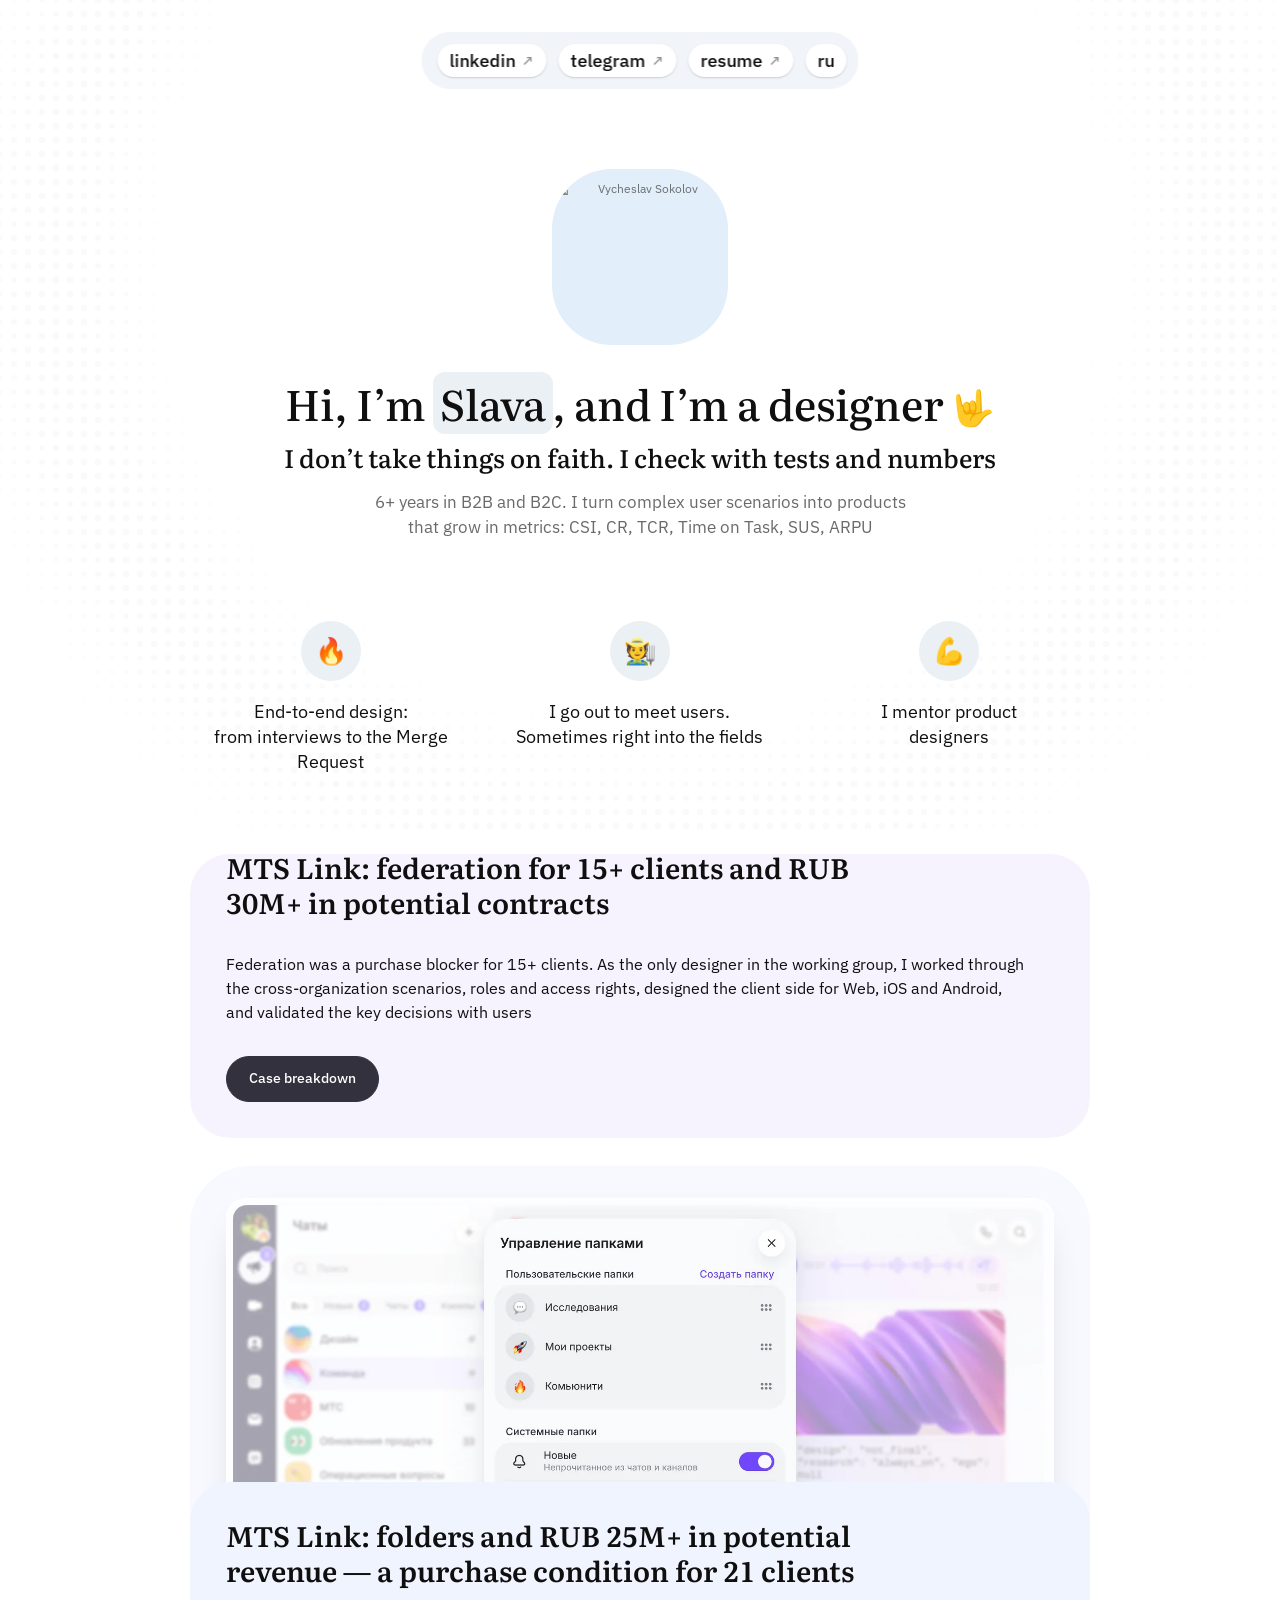
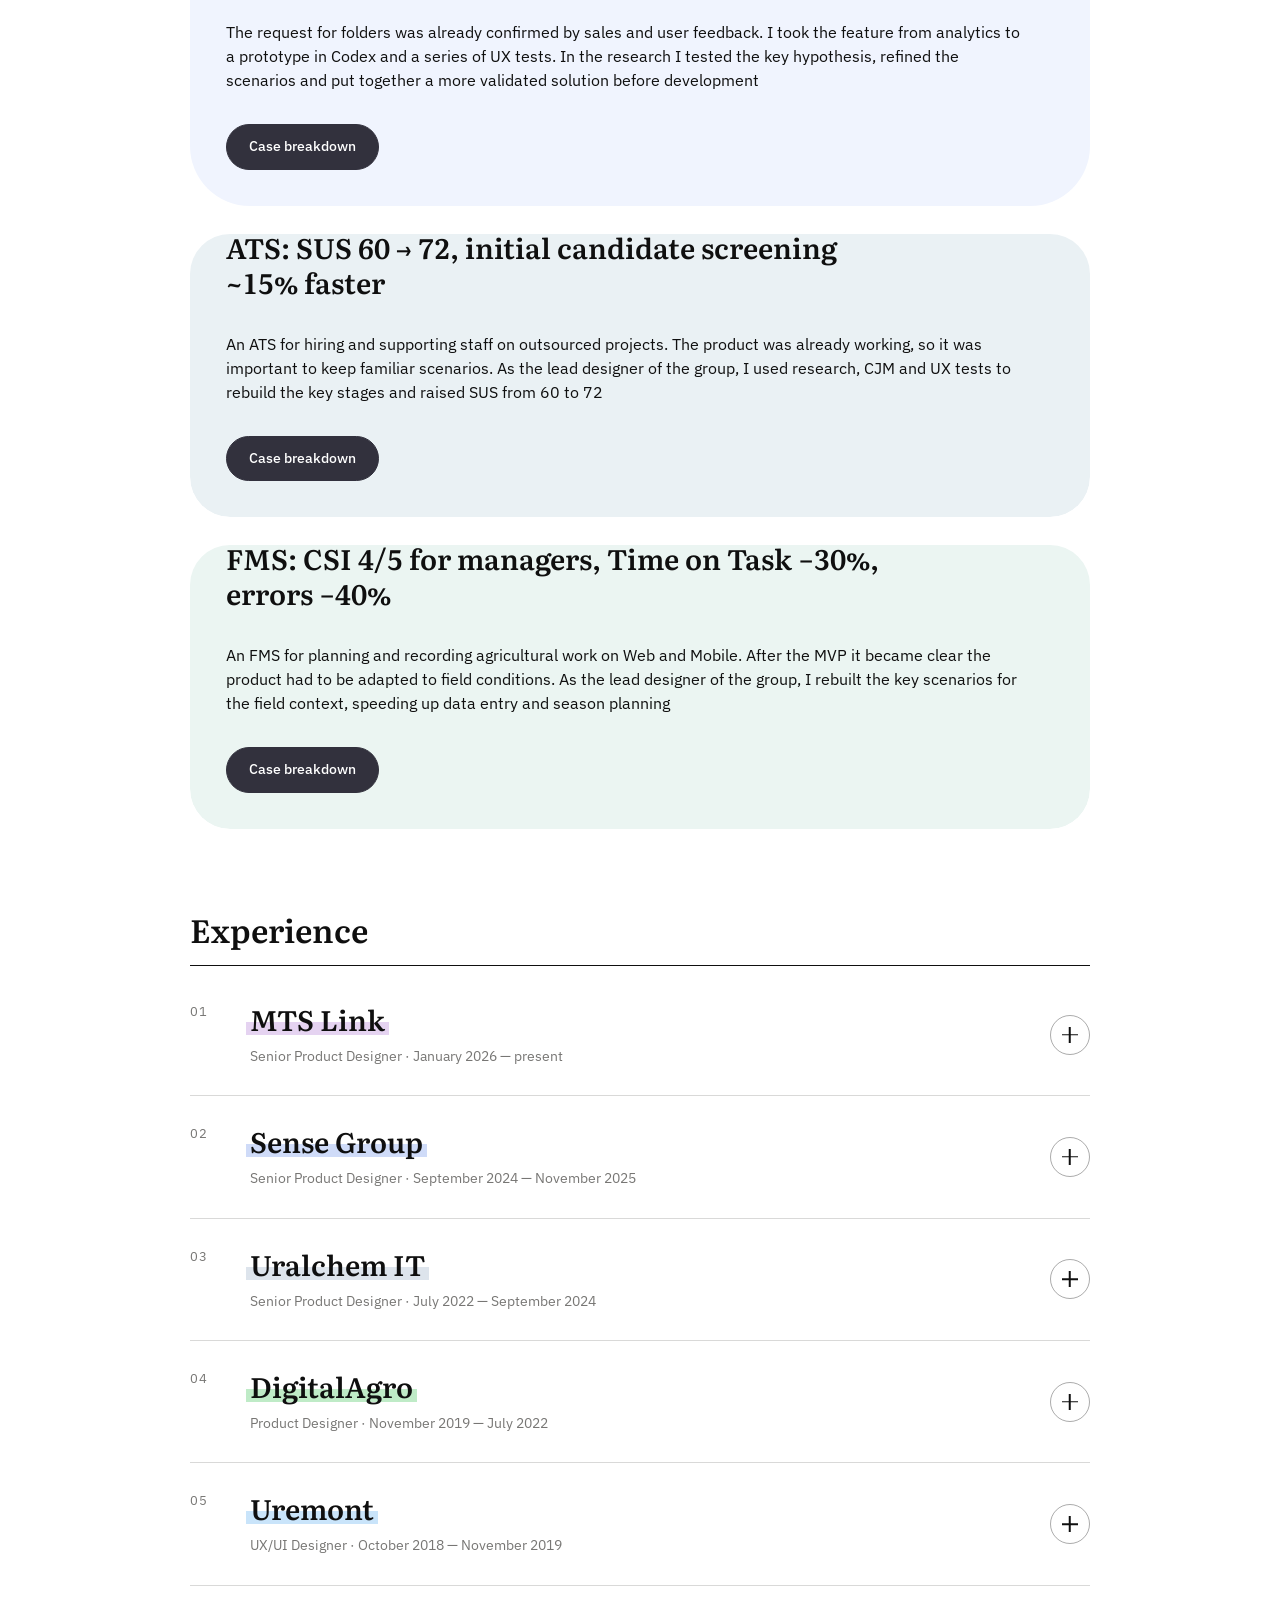
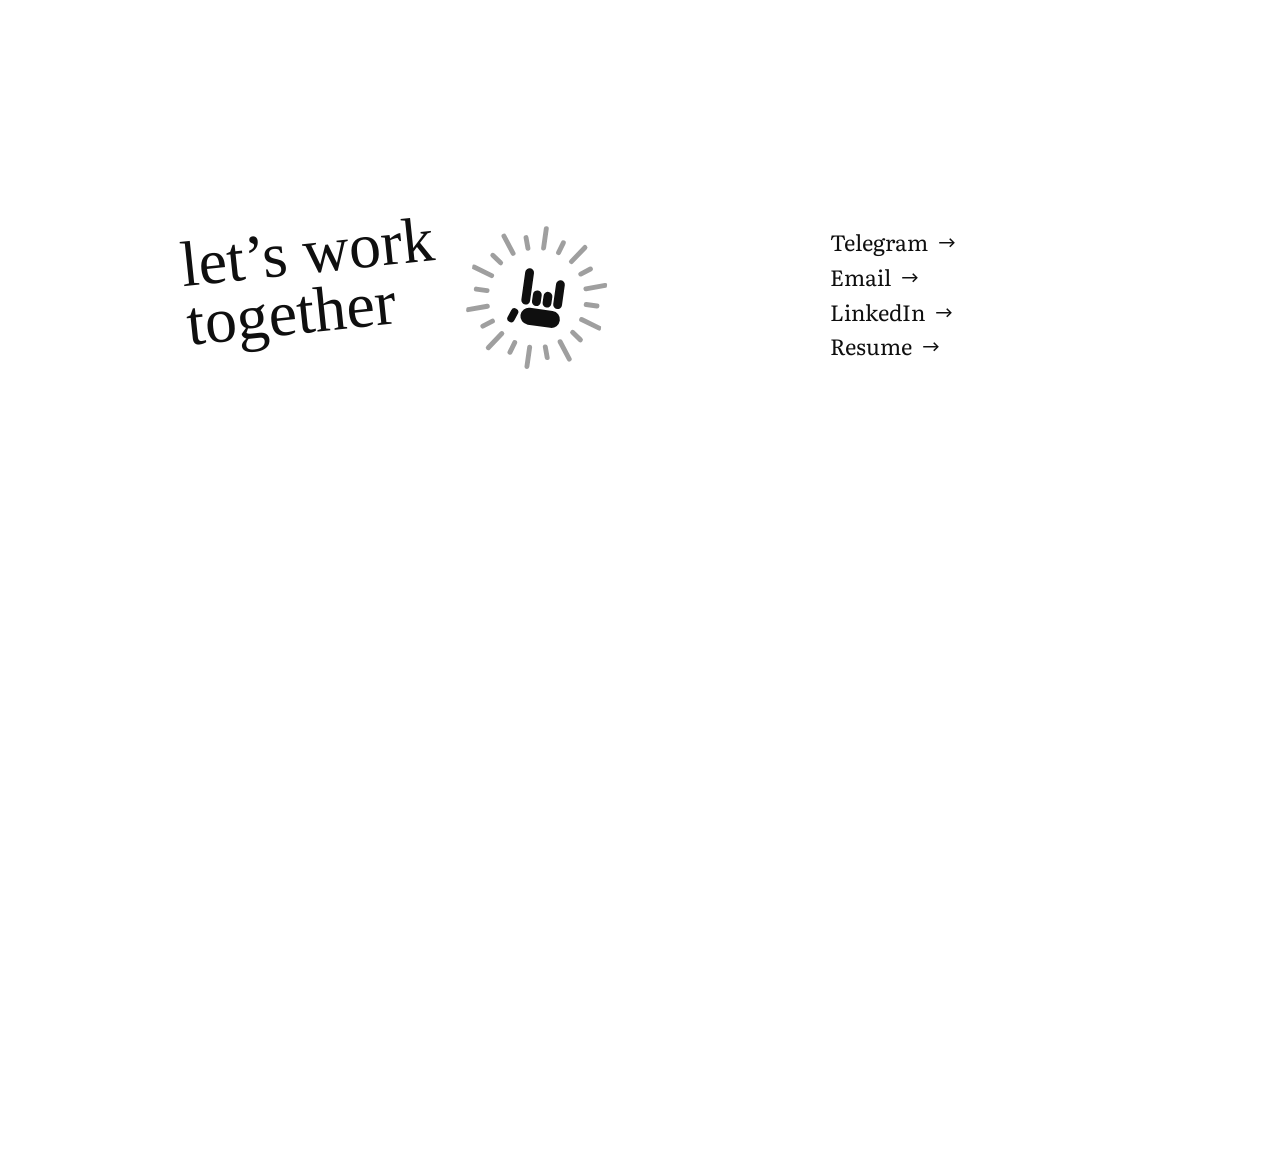
==== en/index.html @ 34947f14 "Update stylesheet version in index.htmlen/index.html: cache-buster style v127" ====
<!doctype html>
<html lang="en" data-variant="b" data-type="1" data-body="3">
<head>
<meta charset="utf-8">
<meta name="viewport" content="width=device-width, initial-scale=1">
<meta name="description" content="Vycheslav Sokolov — Senior Product Designer. B2B products: corporate communications, recruiting, field services.">
<title>Vycheslav Sokolov — Senior Product Designer</title>
<link rel="alternate" hreflang="ru" href="https://www.vsokolov.com/">
<link rel="alternate" hreflang="en" href="https://www.vsokolov.com/en/">
<link rel="alternate" hreflang="x-default" href="https://www.vsokolov.com/">
<link rel="icon" href="../assets/favicon/favicon.ico" sizes="48x48">
<link rel="icon" type="image/png" sizes="32x32" href="../assets/favicon/favicon-32.png">
<link rel="icon" type="image/png" sizes="192x192" href="../assets/favicon/icon-192.png">
<link rel="apple-touch-icon" href="../assets/favicon/apple-touch-icon.png">
<meta property="og:type" content="website">
<meta property="og:locale" content="en_US">
<meta property="og:site_name" content="Vycheslav Sokolov — portfolio">
<meta property="og:url" content="https://www.vsokolov.com/en/">
<meta property="og:title" content="Senior Product Designer">
<meta property="og:description" content="6+ years in B2B and B2C. I turn complex user scenarios into products.">
<link rel="preconnect" href="https://fonts.googleapis.com">
<link rel="preconnect" href="https://fonts.gstatic.com" crossorigin>
<link href="https://fonts.googleapis.com/css2?family=Literata:wght@500;600&family=IBM+Plex+Sans:wght@400;500;600&family=Permanent+Marker&display=swap" rel="stylesheet">
<link rel="stylesheet" href="../style.css?v=127">
<script src="site.en.js?v=2" defer></script>
<script src="../site.js?v=124" defer></script>
<script src="../intro.js?v=3" defer></script>
</head>
<body>
<svg width="0" height="0" style="position:absolute" aria-hidden="true" focusable="false"><filter id="displace-1" x="-50%" y="-50%" width="200%" height="200%"><feTurbulence type="turbulence" baseFrequency="0.03" numOctaves="3" seed="1" result="turbulence"/><feDisplacementMap in="SourceGraphic" in2="turbulence" scale="1.4" xChannelSelector="R" yChannelSelector="G"/></filter><filter id="displace-2" x="-50%" y="-50%" width="200%" height="200%"><feTurbulence type="turbulence" baseFrequency="0.03" numOctaves="3" seed="2" result="turbulence"/><feDisplacementMap in="SourceGraphic" in2="turbulence" scale="1.4" xChannelSelector="R" yChannelSelector="G"/></filter><filter id="displace-3" x="-50%" y="-50%" width="200%" height="200%"><feTurbulence type="turbulence" baseFrequency="0.03" numOctaves="3" seed="3" result="turbulence"/><feDisplacementMap in="SourceGraphic" in2="turbulence" scale="1.4" xChannelSelector="R" yChannelSelector="G"/></filter><filter id="displace-4" x="-50%" y="-50%" width="200%" height="200%"><feTurbulence type="turbulence" baseFrequency="0.03" numOctaves="3" seed="4" result="turbulence"/><feDisplacementMap in="SourceGraphic" in2="turbulence" scale="1.4" xChannelSelector="R" yChannelSelector="G"/></filter><filter id="displace-5" x="-50%" y="-50%" width="200%" height="200%"><feTurbulence type="turbulence" baseFrequency="0.03" numOctaves="3" seed="5" result="turbulence"/><feDisplacementMap in="SourceGraphic" in2="turbulence" scale="1.4" xChannelSelector="R" yChannelSelector="G"/></filter></svg>
<a class="skip" href="#main">Skip to content</a>

<div class="page-wrapper">
  <!-- сайдбар слева: фото, имя, роль, кнопки -->
  <aside class="sidebar" id="top">
    <div class="sidebar__inner">
      <div class="sidebar__links">
        <a class="pill pill--outline" href="https://www.linkedin.com/in/vycheslav-sokolov/" target="_blank" rel="noopener">LinkedIn<i class="arr">↗</i></a>
        <a class="pill pill--outline" href="https://t.me/Sokolov_k_doske" target="_blank" rel="noopener">Telegram<i class="arr">↗</i></a>
        <a class="pill pill--outline" href="https://drive.google.com/drive/folders/1yA-wTGNDiWYQ2XmveLwB1-y0D-GJOp_q?usp=sharing" target="_blank" rel="noopener">Resume<i class="arr">↗</i></a>
        <a class="pill pill--outline pill--lang" href="../" hreflang="ru" lang="ru" aria-label="Русская версия">RU</a>
      </div>
      <div class="sidebar__photo" id="sidebar-photo"></div>
    </div>
  </aside>

  <main id="main">

  <section class="hero" aria-labelledby="h1">
    <h1 id="h1" class="hero__h"><span class="hero__b">Hi, I’m <mark class="chip">Slava</mark>, and I’m a designer&nbsp;<span class="hero__emo" aria-hidden="true">🤟</span></span><span class="hero__sub">I don’t take things on faith. I check with tests and numbers</span></h1>
    <p class="hero__lead">6+ years in B2B and B2C. I turn complex user scenarios into products that grow in metrics: CSI, CR, TCR, Time on Task, SUS, ARPU</p>
    <ul class="anchors">
      <li><span class="anchors__ico"><span class="anchors__emo" aria-hidden="true">🔥</span></span><span>End-to-end design: <br>from interviews to the Merge Request</span></li>
      <li><span class="anchors__ico"><span class="anchors__emo" aria-hidden="true">🧑‍🌾</span></span><span>I go out to meet users. <br>Sometimes right into the fields</span></li>
      <li><span class="anchors__ico"><span class="anchors__emo" aria-hidden="true">💪</span></span><span>I mentor product <br>designers</span></li>
    </ul>
  </section>

  <section class="work" id="work" aria-label="Work">
    <div id="cases"></div>
  </section>

  <section class="xpb" id="xpb" aria-labelledby="xpb-title">
    <div class="work__head"><h2 id="xpb-title">Experience</h2></div>
    <div class="xpb__grid" id="xpb-grid"></div>
  </section>

  <section class="exp" id="experience" aria-labelledby="exp-title">
    <div class="work__head">
      <h2 id="exp-title">Experience</h2>
    </div>
    <div class="xp-list" id="xp-list"></div>
    <div class="study">
      <div class="work__head work__head--sub"><h3>Education</h3></div>
      <ul class="study__list" id="study-list"></ul>
    </div>
  </section>


  <!-- ===== футер «let's rock»: чёрный на белом → по скроллу заезжает чёрная плашка, надпись инвертируется ===== -->
  <section class="fv fvx fv1" aria-label="Contact">
    <div class="fvx__run"><div class="fvx__stick"><div class="fvx__layer fvx__layer--light"><div class="fvx__in fvx__in--1"><div class="fv1__art"><p class="rock" aria-hidden="true"><span>let’s work</span><span>together</span></p><svg class="horns" viewBox="0 0 250 290" aria-hidden="true" fill="none" stroke="currentColor" stroke-width="13" stroke-linecap="round" stroke-linejoin="round">
        <path d="M84 160 C76 126 72 92 76 68 C80 44 112 44 114 68 C116 94 118 120 122 140"/>
        <path d="M122 140 C134 128 164 128 172 146"/>
        <path d="M172 146 C178 120 188 94 198 72 C206 54 232 62 228 82 C224 106 212 134 202 168"/>
        <path d="M86 172 C60 178 26 160 12 128 C6 112 26 100 40 112 C58 128 76 148 92 160"/>
        <path d="M84 160 C76 206 90 256 138 262 C184 268 210 224 202 168"/>
      </svg></div><div class="fv1__side"><div class="fv__list"><a class="frow" href="https://t.me/Sokolov_k_doske" target=_blank rel=noopener><span>Telegram</span><i aria-hidden="true">→</i></a><a class="frow" href="mailto:sokolov_vya@mail.ru"><span>Email</span><i aria-hidden="true">→</i></a><a class="frow" href="https://www.linkedin.com/in/vycheslav-sokolov/" target=_blank rel=noopener><span>LinkedIn</span><i aria-hidden="true">→</i></a><a class="frow" href="https://drive.google.com/drive/folders/1yA-wTGNDiWYQ2XmveLwB1-y0D-GJOp_q?usp=sharing" target=_blank rel=noopener><span>Resume</span><i aria-hidden="true">→</i></a></div></div></div></div><div class="fvx__layer fvx__layer--dark" aria-hidden="true"><div class="fvx__in fvx__in--1"><div class="fv1__art"><p class="rock" aria-hidden="true"><span>let’s work</span><span>together</span></p><svg class="horns" viewBox="0 0 250 290" aria-hidden="true" fill="none" stroke="currentColor" stroke-width="13" stroke-linecap="round" stroke-linejoin="round">
        <path d="M84 160 C76 126 72 92 76 68 C80 44 112 44 114 68 C116 94 118 120 122 140"/>
        <path d="M122 140 C134 128 164 128 172 146"/>
        <path d="M172 146 C178 120 188 94 198 72 C206 54 232 62 228 82 C224 106 212 134 202 168"/>
        <path d="M86 172 C60 178 26 160 12 128 C6 112 26 100 40 112 C58 128 76 148 92 160"/>
        <path d="M84 160 C76 206 90 256 138 262 C184 268 210 224 202 168"/>
      </svg></div><div class="fv1__side"><div class="fv__list"><a class="frow" href="https://t.me/Sokolov_k_doske" target=_blank rel=noopener tabindex=-1><span>Telegram</span><i aria-hidden="true">→</i></a><a class="frow" href="mailto:sokolov_vya@mail.ru" tabindex=-1><span>Email</span><i aria-hidden="true">→</i></a><a class="frow" href="https://www.linkedin.com/in/vycheslav-sokolov/" target=_blank rel=noopener tabindex=-1><span>LinkedIn</span><i aria-hidden="true">→</i></a><a class="frow" href="https://drive.google.com/drive/folders/1yA-wTGNDiWYQ2XmveLwB1-y0D-GJOp_q?usp=sharing" target=_blank rel=noopener tabindex=-1><span>Resume</span><i aria-hidden="true">→</i></a></div></div></div></div></div></div>
  </section>

  </main>
</div>



<div class="sheet" id="sheet" aria-hidden="true">
  <div class="sheet__backdrop" data-close></div>
  <aside class="sheet__dialog" role="dialog" aria-modal="true" aria-labelledby="sheet-title" tabindex="-1">
    <button class="sheet__close" type="button" data-close aria-label="Close case study">✕</button>
    <div class="sheet__in" id="sheet-in"></div>
  </aside>
</div>
</body>
</html>
---- style.css ----
/* ==========================================================
   Ink / Paper · karalevich.com composition × n.belov.design cards
   Фиксированная сборка под 1920 — без адаптива.
   Референсы:
   — karalevich.com: угловая навигация, центрированное вступление,
     нарратив-заголовок + таблица фактов перед сценой со скринами.
   — n.belov.design/ru: карточка кейса = плашка с центрированной
     маркой бренда, короткий текст, две пилюли-кнопки.
   ========================================================== */
:root{
  --paper:#FFFFFF; --paper-2:#F4F3F0;
  --ink:#15130F; --ink-70:rgba(21,19,15,.72); --ink-55:rgba(21,19,15,.58); --ink-30:rgba(21,19,15,.32);
  --rule:rgba(21,19,15,.16); --rule-soft:rgba(21,19,15,.10);
  --signal:#C2412A;
  --tone-ink:#15130F; --tone-blue:#1B3050; --tone-clay:#9A4426; --tone-sage:#2E4B3B;

  --canvas:1920px;
  --container:900px;  /* B: единая ширина контента; ничто не выходит за неё */
  --gutter:28px;      /* B: отступ внутри карточки = зазор между карточками */
  --col:800px;     /* ЕДИНАЯ колонка: хиро, заголовки, карточки, опыт, контакты — всё по ней */
  --gap:22px;
  --r:40px;        /* радиус карточки */
  --r-in:18px;     /* вложенный радиус = --r минус отступ кадра (40−22) */
  --media-h:300px; /* высота медиа-контейнера в карточке */
  --media-pad:22px;

  --f-display:"Unbounded","Golos Text",sans-serif;
  --f-body:"Golos Text","Inter","Helvetica Neue",Arial,sans-serif;
}
*{box-sizing:border-box}
html{scroll-behavior:smooth;scroll-padding-top:40px}
body{
  margin:0;min-width:var(--canvas);width:var(--canvas);margin-inline:auto;
  background:var(--paper);color:var(--ink);font-family:var(--f-body);
  font-size:16px;line-height:1.6;letter-spacing:0;font-variant-numeric:tabular-nums;
  -webkit-font-smoothing:antialiased;
}
/* двухколоночная верстка: сайдбар слева, контент справа */
/* внешний отступ = --edge со всех сторон страницы; он же отступ плашки от верха/низа экрана */
.page-wrapper{--edge:30px;display:grid;grid-template-columns:300px 1fr;gap:60px;padding:var(--edge);min-height:100vh}
body.is-locked{overflow:hidden}
a{color:inherit;text-decoration:none}
h1,h2,h3,h4,p,ul,ol,li,dl,dd,dt,figure,figcaption,button{margin:0;padding:0}
ul,ol{list-style:none}
button{font:inherit;color:inherit;background:none;border:0;cursor:pointer}
img{display:block;max-width:100%}
:focus-visible{outline:2px solid var(--signal);outline-offset:3px}
.skip{position:absolute;left:12px;top:-60px;z-index:200;background:var(--ink);color:var(--paper);padding:10px 16px;font-size:14px}
.skip:focus{top:12px}
.meta{font-size:11px;letter-spacing:.14em;text-transform:uppercase;font-weight:600;color:var(--ink-55)}

/* ================= SIDEBAR (слева: фото, имя, роль, кнопки) ================= */
.sidebar{
  /* плашка закреплена и всегда равна высоте экрана минус внешние отступы сверху/снизу */
  position:sticky;top:var(--edge);align-self:start;
  height:calc(100vh - var(--edge)*2);
  background:#F7F7F7;border-radius:var(--r);
  padding:32px;overflow-y:auto;scrollbar-width:none;
}
.sidebar::-webkit-scrollbar{display:none}
/* внутренний отступ 32px со всех сторон; верх — фото/имя/био, низ — кнопки прибиты к нижнему краю */
.sidebar__inner{display:flex;flex-direction:column;align-items:center;text-align:center;min-height:100%}
.sidebar__photo{
  width:160px;height:160px;margin-bottom:28px;
  background:var(--paper-2);border-radius:50%;
  display:flex;align-items:center;justify-content:center;
  font-size:12px;color:var(--ink-55);flex:none;
}

/* ссылки и подпись нужны только варианту B */
.sidebar__links,.hero__b,.hero__lead,.anchors,.arr,.kcard__panel--b{display:none}

/* ================= ПЕРЕКЛЮЧАТЕЛЬ ВАРИАНТОВ ================= */

/* ================= PILLS (n.belov-style buttons) ================= */
.pill{display:inline-flex;align-items:center;gap:7px;border-radius:999px;padding:11px 22px;font-size:13.5px;font-weight:500;border:1px solid transparent;transition:background .2s,color .2s,border-color .2s}
.pill--solid{background:var(--paper);color:var(--ink)}
.pill--solid:hover{background:var(--ink);color:var(--paper)}
.pill--line{border-color:rgba(247,245,240,.4);color:var(--paper)}
.pill--line:hover{background:var(--paper);color:var(--ink);border-color:var(--paper)}
/* тёмные пилюли — для карточек на светлой подложке */
.pill--dark{background:var(--ink);color:var(--paper)}
.pill--dark:hover{background:transparent;color:var(--ink);border-color:var(--ink)}
.pill--outline{border-color:var(--rule);color:var(--ink)}
.pill--outline:hover{background:var(--ink);color:var(--paper);border-color:var(--ink)}

/* ================= HERO (центрированное вступление) ================= */
.hero{max-width:var(--col);margin-inline:auto;padding:80px 0 100px;text-align:center}
.hero__eyebrow{display:block}
.hero__h{margin-top:26px;font-family:var(--f-display);font-size:38px;line-height:1.22;letter-spacing:0;font-weight:600;text-wrap:balance;max-width:45ch;margin-inline:auto}
.hero__h em{font-style:normal;color:var(--ink-30)}

/* ================= WORK ================= */
.work{max-width:var(--col);margin-inline:auto;padding:60px 0 0}
.work__head{display:flex;align-items:baseline;justify-content:space-between;gap:20px;padding-bottom:16px;border-bottom:1px solid var(--ink)}
.work__head h2{font-family:var(--f-display);font-size:30px;letter-spacing:0;font-weight:600}
.work__head--sub{padding-bottom:14px;margin-top:0}
.work__head h3{font-family:var(--f-display);font-size:20px;letter-spacing:0;font-weight:600}

/* ---- case card: единая карточка в духе n.belov — медиа сверху, панель с фактами снизу ---- */
.case{max-width:var(--col);margin-inline:auto;padding-top:96px}

.kcard{
  --tone:var(--tone-ink);--on:#F7F5F0;--on-2:rgba(247,245,240,.62);--on-3:rgba(247,245,240,.22);
  display:block;width:100%;border-radius:var(--r);overflow:hidden;
  box-shadow:0 1px 0 var(--rule-soft);
}
.kcard[data-tone="blue"]{--tone:var(--tone-blue)}
.kcard[data-tone="clay"]{--tone:var(--tone-clay)}
.kcard[data-tone="sage"]{--tone:var(--tone-sage)}

/* сцена фиксированной высоты 300px; кадр внутри центрируется и живёт по высоте,
   ширина — производная от пропорций картинки, на всю ширину не тянется */
.kcard__media{position:relative;height:var(--media-h);padding:var(--media-pad);background:var(--paper-2);display:flex;align-items:center;justify-content:center;overflow:hidden}
.kcard__media img{position:static;width:auto;height:100%;max-width:100%;object-fit:contain;border-radius:var(--r-in);box-shadow:0 18px 40px -22px rgba(21,19,15,.38)}
.kcard__ghost{font-family:var(--f-display);font-weight:700;font-size:140px;letter-spacing:0;color:var(--tone);opacity:.16;line-height:1;user-select:none}

.kcard__panel{background:var(--tone);color:var(--on);padding:52px 64px 56px}
.kcard__eyebrow{color:var(--on-2)}
.kcard__title{margin-top:16px;font-family:var(--f-display);font-size:30px;line-height:1.18;letter-spacing:0;font-weight:600;max-width:34ch}
.kcard__facts{margin-top:30px;border-top:1px solid var(--on-3)}
.kcard__facts div{display:grid;grid-template-columns:168px minmax(0,1fr);gap:18px;padding:14px 0;border-bottom:1px solid var(--on-3);font-size:14.5px}
.kcard__facts dt{color:var(--on-2)}
.kcard__facts dd{font-weight:500}
.kcard__btns{margin-top:20px;display:flex;gap:12px}

/* ---- variant: лёгкая тональность — бледная подложка в цвете кейса, тёмный текст ---- */
.kcard--light{border:1px solid color-mix(in srgb, var(--tone) 26%, white)}
.kcard--light .kcard__media{background:color-mix(in srgb, var(--tone) 9%, white)}
.kcard--light .kcard__ghost{color:var(--tone);opacity:.28}
.kcard--light .kcard__panel{background:color-mix(in srgb, var(--tone) 7%, white);color:var(--ink)}
.kcard--light .kcard__eyebrow{color:var(--ink-55)}
.kcard--light .kcard__facts{border-top-color:color-mix(in srgb, var(--tone) 30%, white)}
.kcard--light .kcard__facts div{border-bottom-color:color-mix(in srgb, var(--tone) 22%, white)}
.kcard--light .kcard__facts dt{color:var(--ink-55)}
.kcard--light .kcard__facts dd{color:var(--ink)}

/* ---- variant: серая подложка — изображение в рамке внутри, факты на том же сером поле ---- */
.kcard--grey{border:1px solid var(--rule-soft)}
.kcard--grey .kcard__panel{background:var(--paper-2);color:var(--ink);padding:44px 64px 56px}
.kcard--grey .kcard__media{background:var(--paper-2)}
.kcard--grey .kcard__media .frame{display:block;height:100%;border-radius:var(--r-in);overflow:hidden;box-shadow:0 18px 40px -22px rgba(21,19,15,.3)}
.kcard--grey .kcard__media .frame img{width:auto;height:100%;max-width:100%;object-fit:contain;display:block;border-radius:0;box-shadow:none}
.kcard--grey .kcard__eyebrow{color:var(--ink-55)}
.kcard--grey .kcard__title{color:var(--ink)}
.kcard--grey .kcard__facts{border-top-color:var(--ink)}
.kcard--grey .kcard__facts div{border-bottom-color:var(--rule-soft)}
.kcard--grey .kcard__facts dt{color:var(--ink-55)}
.kcard--grey .kcard__facts dd{color:var(--ink)}

/* ================= EXPERIENCE ================= */
.exp{max-width:var(--col);margin-inline:auto;padding-top:150px}
.xp-list{border-top:0}
.xp{border-bottom:1px solid var(--rule)}
/* заголовок строки — заподлицо с колонкой, индикатор прижат к правому краю */
.xp__head{width:100%;text-align:left;display:grid;grid-template-columns:minmax(0,1fr) 26px;column-gap:var(--gap);align-items:center;padding:20px 0}
/* индикатор: форма не меняется, плюс складывается в минус; открытое состояние — заливка */
.xp__icon{justify-self:end;width:26px;height:26px;border-radius:50%;border:1px solid var(--rule);position:relative;flex:none;transition:background .22s,border-color .22s}
.xp__icon::before,.xp__icon::after{content:"";position:absolute;left:50%;top:50%;width:10px;height:1px;background:var(--ink);
  transform:translate(-50%,-50%);transition:background .22s,transform .3s cubic-bezier(.2,.8,.3,1)}
.xp__icon::after{transform:translate(-50%,-50%) rotate(90deg)}
.xp__head:hover .xp__icon{border-color:var(--ink-55)}
.xp.is-open .xp__icon{background:var(--ink);border-color:var(--ink)}
.xp.is-open .xp__icon::before,.xp.is-open .xp__icon::after{background:var(--paper)}
.xp.is-open .xp__icon::after{transform:translate(-50%,-50%) rotate(90deg) scaleX(0)}
.xp__main{display:flex;flex-direction:column;gap:4px}
.xp__co{font-family:var(--f-display);font-size:17px;letter-spacing:0;font-weight:600}
.xp__sub{font-size:13.5px;color:var(--ink-55)}
.xp__sub em{font-style:normal;color:var(--signal)}
.xp__panel{display:grid;grid-template-rows:0fr;transition:grid-template-rows .4s cubic-bezier(.2,.8,.3,1)}
.xp.is-open .xp__panel{grid-template-rows:1fr}
.xp__inner{overflow:hidden;min-height:0}
.xp__body{padding:2px 0 32px;max-width:68ch}
.xp__about{font-size:13.5px;line-height:1.6;color:var(--ink-70)}
.xp__items{margin-top:15px;display:flex;flex-direction:column;gap:10px}
.xp__items li{position:relative;font-size:13.5px;line-height:1.6;color:var(--ink-70)}
.xp__items li::before{content:"";position:absolute;left:-18px;top:.8em;width:7px;height:1px;background:var(--ink-30)}
.xp__items b{font-weight:600;color:var(--ink)}
.xp__link{margin-top:17px;display:inline-flex;gap:8px;font-size:13.5px;font-weight:500;border-bottom:1px solid var(--rule);padding-bottom:2px;transition:border-color .2s}
.xp__link:hover{border-color:var(--signal)}

.study{margin-top:84px}
.study__list{margin-top:13px}
/* [институт] [название курса] [год] — заподлицо слева, год прижат вправо */
.study__list li{display:grid;grid-template-columns:230px minmax(0,1fr) auto;column-gap:var(--gap);align-items:baseline;padding:13px 0;border-bottom:1px solid var(--rule-soft);font-size:13.5px}
.study__list li span:nth-child(1){color:var(--ink)}
.study__list li span:nth-child(1) i{font-style:normal;color:var(--ink-55)}
.study__list li span:nth-child(2){color:var(--ink-55);white-space:nowrap;text-align:right}

/* ================= CONTACTS ================= */

/* ================= SHEET ================= */
.sheet{position:fixed;inset:0;z-index:100;display:none}
.sheet.is-open{display:block}
.sheet__backdrop{position:absolute;inset:0;background:rgba(21,19,15,.4);opacity:0;transition:opacity .3s}
.sheet.is-in .sheet__backdrop{opacity:1}
.sheet__dialog{position:absolute;top:0;bottom:0;right:0;width:780px;background:var(--paper);overflow-y:auto;overscroll-behavior:contain;border-left:1px solid var(--rule);transform:translateX(24px);opacity:0;transition:transform .36s cubic-bezier(.2,.8,.3,1),opacity .24s}
.sheet.is-in .sheet__dialog{transform:none;opacity:1}
.sheet__close{position:sticky;top:16px;float:right;margin:16px 16px 0 0;z-index:2;width:36px;height:36px;border:1px solid var(--ink);background:var(--paper);display:flex;align-items:center;justify-content:center;font-size:13px;transition:background .2s,color .2s}
.sheet__close:hover{background:var(--ink);color:var(--paper)}
.sheet__in{padding:48px 48px 90px}
.case__eyebrow{margin-bottom:16px}
.case__title{font-family:var(--f-display);font-size:34px;line-height:1.08;letter-spacing:0;font-weight:600;max-width:20ch}
.case__lead{margin-top:16px;font-size:18px;line-height:1.45;color:var(--ink-70);max-width:44ch}
.case__sheet-facts{margin-top:30px;border-top:1px solid var(--ink)}
.case__sheet-facts div{display:grid;grid-template-columns:132px minmax(0,1fr);gap:16px;padding:11px 0;border-bottom:1px solid var(--rule-soft);font-size:13.5px}
.case__sheet-facts dt{color:var(--ink-55)}
.case__sec{margin-top:36px}
.case__sec h3{margin-bottom:10px}
.case__sec p{font-size:15.5px;line-height:1.62;color:var(--ink-70);max-width:62ch}
.case__metrics{margin-top:38px;padding-top:24px;border-top:1px solid var(--ink);display:grid;grid-template-columns:repeat(2,minmax(0,1fr));gap:22px var(--gap)}
.case__metrics b{display:block;font-family:var(--f-display);font-size:32px;font-weight:600;letter-spacing:0;line-height:1}
.case__metrics span{display:block;margin-top:8px;font-size:13.5px;color:var(--ink-55);max-width:28ch;line-height:1.4}
.case__stages li{display:grid;grid-template-columns:34px minmax(0,1fr);gap:12px;padding:16px 0;border-top:1px solid var(--rule-soft)}
.case__stages li > span{font-family:var(--f-display);font-size:11px;letter-spacing:.06em;color:var(--ink-55);padding-top:5px;font-weight:600}
.case__stages h4{font-family:var(--f-display);font-size:18px;font-weight:600;letter-spacing:0;line-height:1.2;margin-bottom:6px}
.case__stages p{font-size:13.5px;line-height:1.6;color:var(--ink-70);max-width:58ch}
.case__media{margin-top:34px;display:grid;gap:18px}
.case__media figure{border:1px solid var(--rule)}
.case__media img{display:block;width:100%;aspect-ratio:16/10;object-fit:cover}
.case__media figcaption a{color:inherit;text-decoration:underline;text-decoration-thickness:1px;text-underline-offset:3px}
.case__media figcaption a:hover{text-decoration-thickness:2px}
.case__media video{display:block;width:100%;height:auto;background:var(--paper-2)}
.case__media .ph{aspect-ratio:16/10;background:var(--paper-2);display:flex;align-items:center;justify-content:center;flex-direction:column;gap:4px}
.case__media .ph b{font-size:11px;letter-spacing:.1em;text-transform:uppercase;color:var(--ink-30);font-weight:600}
.case__media .ph small{font-size:12px;color:var(--ink-30)}
.case__media figcaption{padding:10px 14px 12px;font-size:12.5px;color:var(--ink-55)}
.case__take{margin-top:38px}
.case__take li{position:relative;padding:0 0 0 18px;margin-top:10px;font-size:13.5px;line-height:1.6;color:var(--ink-70);max-width:62ch}
.case__take li::before{content:"";position:absolute;left:0;top:.8em;width:6px;height:1px;background:var(--ink-30)}
.case__next{margin-top:52px;padding-top:20px;border-top:1px solid var(--ink);width:100%;display:flex;justify-content:space-between;align-items:center;gap:16px;text-align:left}
.case__next span{font-size:13.5px;color:var(--ink-55)}
.case__next strong{font-family:var(--f-display);font-weight:600;font-size:18px;letter-spacing:0;transition:transform .3s;display:inline-block}
.case__next:hover strong{transform:translateX(4px)}

/* ================= REVEAL ================= */
.rv{opacity:0;transform:translateY(14px);transition:opacity .7s ease,transform .7s cubic-bezier(.2,.8,.3,1)}
.rv.in{opacity:1;transform:none}
@media (prefers-reduced-motion:reduce){
  html{scroll-behavior:auto}
  .rv{opacity:1;transform:none;transition:none}
}

/* ================= ОСНОВНОЙ МАКЕТ =================
   Реальная композиция референса romaaaa.framer.website (замер на 1920):
   одна центральная колонка 1160px в контейнере 1200px; сверху плавающая пилюля-навигация;
   аватар 140px → заголовок 54/54 Geist 500 по центру → проекты: слева клиент+описание, справа период+роль,
   под ними медиа 1160×700 (r8, #F9F9F9). Расстояния: аватар→заголовок 16, заголовок→первый проект 140,
   шапка проекта→медиа 20, медиа→следующий проект 80. Серый #ABABAB, чёрный #0F0F0F. */
[data-variant="b"] body{width:auto;min-width:0}
[data-variant="b"]{--ink:#0F0F0F;--b-gray:#ABABAB;--f-geist:"Geist","Golos Text",sans-serif}
[data-variant="b"] .page-wrapper{display:block;max-width:var(--container);margin-inline:auto;padding:144px 0 120px;min-height:0}
[data-variant="b"] .sidebar{position:static;height:auto;background:none;border-radius:0;padding:0;overflow:visible}
[data-variant="b"] .sidebar__inner{display:block;min-height:0;text-align:center}

/* пилюля-навигация: fixed, по центру */
[data-variant="b"] .sidebar__links{display:flex;gap:12px;position:fixed;top:32px;left:50%;transform:translateX(-50%);z-index:110;padding:12px 12px 12px 16px;border-radius:100px;background:rgba(235,240,245,.7);-webkit-backdrop-filter:blur(16px);backdrop-filter:blur(16px)}
[data-variant="b"] .sidebar__links .pill{gap:4px;padding:6px 12px;border:0;border-radius:23px;background:#fff;color:var(--ink);font-family:var(--f-geist);font-size:18px;line-height:21px;font-weight:500;box-shadow:0 1px 2px rgba(0,0,0,.16);text-transform:lowercase}
[data-variant="b"] .sidebar__links .pill:hover{background:var(--ink);color:#fff}
[data-variant="b"] .arr{display:inline;font-style:normal;font-size:.85em;opacity:.45;margin-left:2px}
[data-variant="b"] .sidebar__photo{display:block;width:140px;height:140px;aspect-ratio:auto;margin:0 auto 16px;border-radius:50%;overflow:hidden;background:#F9F9F9}
[data-variant="b"] .sidebar__photo img{width:100%;height:100%;object-fit:cover;object-position:50% 12%;border-radius:0 !important}
/* заголовок */
[data-variant="b"] .hero{max-width:none;margin:0;padding:0;text-align:center}

[data-variant="b"] .hero__b{display:inline}
[data-variant="b"] .hero__h{margin:0 auto;max-width:none;font-family:var(--f-hero);font-size:54px;font-weight:500;text-wrap:balance;color:var(--ink)}
/* проекты: компоновка из Figma (node 249:28) — серая плита, белый верхний блок с медиа 300px, текст ниже.
   Типографика карточки — прежняя (Unbounded / Golos). Одна карточка в ряд. */
[data-variant="b"] .work{max-width:none;margin:0;padding:96px 0 0}
[data-variant="b"] #cases{display:grid;grid-template-columns:minmax(0,1fr);gap:var(--gutter)}
[data-variant="b"] .case{max-width:none;margin:0;padding:0;display:block}
/* карточка: цветная плита-градиент по теме кейса; медиа внутри с вложенным радиусом (40 − 28 = 12), без белой рамки */
[data-variant="b"] .kcard{display:block;width:100%;border:0;border-radius:var(--r);box-shadow:none;overflow:hidden;
  background:var(--bg)}
[data-variant="b"] .kcard__media,[data-variant="b"] .kcard--light .kcard__media,[data-variant="b"] .kcard--grey .kcard__media{height:calc(var(--media-h) + var(--gutter)*2);padding:var(--gutter) var(--gutter) 0;border-radius:0;background:none}
[data-variant="b"] .kcard__media img,[data-variant="b"] .kcard--grey .kcard__media .frame img{width:100%;height:100%;max-width:none;object-fit:cover;border-radius:0;box-shadow:none}
[data-variant="b"] .kcard__media img{border-radius:calc(var(--r) - var(--gutter))}
[data-variant="b"] .kcard--grey .kcard__media .frame{width:100%;height:100%;border-radius:calc(var(--r) - var(--gutter));box-shadow:none}
[data-variant="b"] .kcard__panel,[data-variant="b"] .kcard--light .kcard__panel,[data-variant="b"] .kcard--grey .kcard__panel{background:none;color:var(--ink);padding:40px var(--gutter) var(--gutter)}
[data-variant="b"] .kcard__eyebrow,[data-variant="b"] .kcard--light .kcard__eyebrow,[data-variant="b"] .kcard--grey .kcard__eyebrow{color:rgba(15,15,15,.6)}
[data-variant="b"] .kcard__title{max-width:none;text-wrap:balance}
[data-variant="b"] .kcard .kcard__facts{border-top-color:var(--ink)}
[data-variant="b"] .kcard .kcard__facts div{border-bottom-color:rgba(15,15,15,.16)}
[data-variant="b"] .kcard .kcard__facts dt{color:rgba(15,15,15,.6)}
[data-variant="b"] .kcard .pill--outline{border-color:rgba(15,15,15,.28)}
[data-variant="b"] .kcard .pill--outline:hover{border-color:var(--ink)}

/* ===== ТИПОГРАФИКА B (выбран вариант 3): Playfair Display в заголовках + Golos Text в тексте.
   Трекинг на ступень свободнее (−.015 → −.005em), межстрочный +10% ===== */
[data-variant="b"]{--f-display:"Playfair Display","Golos Text",serif;--f-hero:"Playfair Display","Golos Text",serif}
[data-variant="b"] .hero__h{font-weight:500;letter-spacing:0;line-height:1.1}   /* 54px / 59px */
[data-variant="b"] .kcard__title,[data-variant="b"] .work__head h2,[data-variant="b"] .xp__co,[data-variant="b"] .work__head h3{font-weight:600;letter-spacing:0}
[data-variant="b"] .kcard__title{font-size:28px;line-height:1.25}
[data-variant="b"] .work__head h2{line-height:1.35}

/* опыт и контакты — в той же колонке */
[data-variant="b"] .exp{max-width:none;margin-inline:0}

/* ===== B: блок метрик между приветствием и карточками ===== */

/* ===== B: акценты в сетке карточек ===== */
/* 01 — медиа в край: без полей слева, справа и сверху; скругление верха задаёт сама карточка */
[data-variant="b"] .kcard__media{height:calc(var(--media-h) + var(--gutter));padding:0}
[data-variant="b"] .kcard__media img{border-radius:0}
/* 03 — скругление +50% (40 → 60); вложенный радиус медиа = 60 − 28 */
[data-variant="b"] #case-folders .kcard{border-radius:calc(var(--r)*1.5)}
[data-variant="b"] #case-folders .kcard__media .frame{border-radius:calc(var(--r)*1.5 - var(--gutter))}

/* ===== B: опыт и учёба =====
   [№] [компания ………… роль · период] [+]. Ховер — плоская подложка на всю строку, без скруглений;
   контент сдвигается внутрь на 20px, граница строки остаётся на месте. Всё внутри контейнера. */
[data-variant="b"] .xp-list{counter-reset:xp;margin-top:8px}
[data-variant="b"] .xp{counter-increment:xp;border-bottom:1px solid var(--rule)}
[data-variant="b"] .xp__head{grid-template-columns:44px minmax(0,1fr) 26px;column-gap:16px;padding:28px 0;transition:background .25s,padding .3s cubic-bezier(.2,.8,.3,1)}
[data-variant="b"] .xp__head::before{content:counter(xp,decimal-leading-zero);font-family:var(--f-geist);font-size:13px;letter-spacing:.06em;color:var(--ink-55);align-self:baseline}
[data-variant="b"] .xp__head:hover,[data-variant="b"] .xp__head:focus-visible{background:var(--paper-2);padding-inline:20px}
[data-variant="b"] .xp__main{display:grid;grid-template-columns:minmax(0,1fr) auto;column-gap:24px;align-items:baseline}
[data-variant="b"] .xp__co{font-size:28px;line-height:1.25;letter-spacing:0}
[data-variant="b"] .xp__sub{font-size:14px;text-align:right;white-space:nowrap}
[data-variant="b"] .xp__body{padding:4px 0 36px 60px;max-width:none}
[data-variant="b"] .xp__about,[data-variant="b"] .xp__items li,[data-variant="b"] .xp__link{font-size:16px}
[data-variant="b"] .xp__about,[data-variant="b"] .xp__items{max-width:68ch}
[data-variant="b"] .xp__items li::before{left:-20px}
[data-variant="b"] .study__list li{padding:16px 0;font-size:15px}

/* ===== B: «дрожание» заголовка (механика kirill.si): 5 SVG-фильтров feTurbulence + feDisplacementMap,
   переключаются ступенями 5 кадров за 0.5s. Выключено на тач-устройствах и при prefers-reduced-motion ===== */
@keyframes displace{
  0%{filter:url(#displace-1)} 20%{filter:url(#displace-2)} 40%{filter:url(#displace-3)} 60%{filter:url(#displace-4)} 80%,100%{filter:url(#displace-5)}
}
[data-variant="b"] .hero__h{animation:displace .5s steps(1,end) infinite}
@media (hover:none) and (pointer:coarse),(prefers-reduced-motion:reduce){[data-variant="b"] .hero__h{animation:none}}

/* ===== B: опыт — у каждой из пяти строк свой ховер (все углы прямые, всё внутри контейнера) =====
   01 МТС Линк  — подложка + сдвиг контента (базовый, выше)
   02 Sense     — коралловая заливка «шторкой» слева направо
   03 Уралхим   — чёрная линия прорисовывается по нижнему краю, название раскрывается трекингом
   04 DigitalAgro — номер меняется на стрелку ↗, название сдвигается, зелёная подложка
   05 Uremont   — название «дрожит» (тот же displace, что в приветствии), янтарная подложка */
[data-variant="b"] .xp .xp__head:hover,[data-variant="b"] .xp .xp__head:focus-visible{padding-inline:0;background-color:transparent}
[data-variant="b"] .xp__main,[data-variant="b"] .xp__co{transition:transform .35s cubic-bezier(.2,.8,.3,1),letter-spacing .35s cubic-bezier(.2,.8,.3,1)}

[data-variant="b"] .xp .xp__head{background-image:linear-gradient(rgba(15,15,15,.7),rgba(15,15,15,.7));background-repeat:no-repeat;background-position:0 100%;background-size:0% 2px;transition:background-size .5s cubic-bezier(.2,.8,.3,1)}
[data-variant="b"] .xp .xp__head:hover,[data-variant="b"] .xp .xp__head:focus-visible{background-size:100% 2px}
[data-variant="b"] .xp .xp__head:hover .xp__co,[data-variant="b"] .xp .xp__head:focus-visible .xp__co{letter-spacing:.03em}

/* ===== B: состав и порядок карточек, контент панели ===== */

[data-variant="b"] .kcard__panel--b{display:flex;flex-direction:column}
[data-variant="b"] #cases>.case{order:var(--ob)}
[data-variant="b"] .kcard__lead{margin-top:14px;font-size:17px;line-height:1.5;color:var(--ink);font-weight:400;max-width:60ch}
[data-variant="b"] .kcard__panel--b .kcard__facts{margin-top:28px}
.xp__link+.xp__link{margin-left:26px}
[data-variant="b"] .study__list li{grid-template-columns:minmax(0,1fr) auto}

/* ===== B: первый блок — приветствие, лид и «якоря» вместо метрик ===== */
[data-variant="b"]{--accent:#EBF0F5}
[data-variant="b"] .chip{background:var(--accent);color:var(--ink);padding:0 .16em;margin:0 -.02em;border-radius:12px;-webkit-box-decoration-break:clone;box-decoration-break:clone}
[data-variant="b"] .hero__lead{display:block;max-width:760px;margin:28px auto 0;font-size:21px;line-height:1.55;color:rgba(15,15,15,.62);text-wrap:balance}
[data-variant="b"] .anchors{display:grid;grid-template-columns:repeat(3,minmax(0,1fr));column-gap:var(--gutter);margin-top:64px;text-align:left}
[data-variant="b"] .anchors li{display:flex;flex-direction:column;gap:18px;font-size:18px;line-height:1.4;color:var(--ink);max-width:24ch}
[data-variant="b"] .anchors__ico{width:60px;height:60px;border-radius:50%;background:var(--accent);display:grid;place-items:center}
[data-variant="b"] .anchors__ico svg{width:26px;height:26px;fill:var(--ink)}
[data-variant="b"] .anchors__emo{font-size:26px;line-height:1;font-family:"Apple Color Emoji","Segoe UI Emoji","Noto Color Emoji",sans-serif}
[data-variant="b"] .hero__emo{display:inline-block;margin-left:.28em;font-size:.82em;line-height:1;vertical-align:.04em;font-family:"Apple Color Emoji","Segoe UI Emoji","Noto Color Emoji",sans-serif}   /* высота знака ≈ высота заглавной «И» */
[data-variant="b"] .work{padding-top:88px}

/* ===== B: карточки — очень холодные, прозрачные слоистые фоны (у каждой своя механика и оттенок) ===== */
/* Sense · сиренево-голубой: конусный свет из правого верха + пятно слева */
[data-variant="b"] .kcard[data-tone="clay"]{--bg:#EBF0F5}
/* МТС Линк · ромб (diamond): четыре встречные диагонали, ледяной синий */
[data-variant="b"] .kcard[data-tone="blue"]{--bg:
  radial-gradient(45% 55% at 50% 50%,rgba(255,255,255,.4),transparent 75%),
  linear-gradient(to bottom right,rgba(140,175,255,.32),transparent 50%),
  linear-gradient(to bottom left,rgba(180,185,255,.28),transparent 50%),
  linear-gradient(to top left,rgba(150,210,255,.32),transparent 50%),
  linear-gradient(to top right,rgba(170,190,255,.26),transparent 50%),
  #F1F5FD}
/* Папки · аквамарин-лёд: два конуса навстречу */
[data-variant="b"] .kcard[data-tone="sage"]{--bg:
  conic-gradient(from 120deg at 0% 100%,rgba(255,255,255,0) 0deg,rgba(150,225,235,.34) 60deg,rgba(255,255,255,0) 130deg),
  conic-gradient(from 300deg at 100% 0%,rgba(255,255,255,0) 0deg,rgba(170,205,255,.3) 70deg,rgba(255,255,255,0) 140deg),
  radial-gradient(80% 70% at 60% 40%,rgba(235,248,250,.8),transparent 80%),
  #F0F8FA}
/* DigitalAgro · небесно-циановый: диагональная лента и два пятна */
[data-variant="b"] .kcard[data-tone="ink"]{--bg:
  radial-gradient(50% 60% at 95% 85%,rgba(175,185,255,.28),transparent 70%),
  radial-gradient(45% 55% at 5% 15%,rgba(150,225,245,.36),transparent 70%),
  linear-gradient(115deg,transparent 30%,rgba(255,255,255,.4) 50%,transparent 70%),
  linear-gradient(135deg,#EEF7FB,#F0F1FB)}
/* Uremont · лавандово-индиго: «ореолы» из эллипсов */
[data-variant="b"] .kcard[data-tone="plum"]{--bg:
  radial-gradient(60% 40% at 50% 0%,rgba(185,175,255,.36),transparent 75%),
  radial-gradient(40% 60% at 100% 70%,rgba(200,190,255,.26),transparent 75%),
  radial-gradient(40% 60% at 0% 80%,rgba(150,190,255,.3),transparent 75%),
  linear-gradient(180deg,#F4F2FD,#F0F2FC)}

/* ===== B: иерархия первого блока — оба заголовка в Playfair ===== */
[data-variant="b"] .hero__h{font-size:50px}

[data-variant="b"] .hero__lead{margin-top:20px}

/* ===== B: правки (ч.2) ===== */
[data-variant="b"] .hero__h{font-size:44px}
[data-variant="b"] .hero__lead{font-family:var(--f-hero);font-weight:500;font-size:16px;line-height:1.5;letter-spacing:0}
[data-variant="b"] .hero__lead{max-width:680px}
[data-variant="b"] .sidebar__photo{width:150px;height:180px;border-radius:60px}

/* кнопка «Проект» рядом с «Кейс» */
[data-variant="b"] .kcard__btns .pill--outline{display:inline-flex;align-items:center;gap:6px}

/* ===== B: шрифты (заголовки — Literata, текст — IBM Plex Sans) ===== */

[data-variant="b"][data-type="1"]{--f-hero:"Literata",Georgia,serif;--f-display:"Literata",Georgia,serif}
[data-variant="b"][data-type="1"] .hero__h{font-weight:500;letter-spacing:0;font-size:42px;line-height:1.18}
[data-variant="b"][data-type="1"][data-body="3"]{--f-body:"IBM Plex Sans",sans-serif}
[data-variant="b"]{--f-geist:var(--f-body)}
[data-variant="b"] .kcard__panel--b{font-family:var(--f-body)}
[data-variant="b"] .hero__lead{font-family:var(--f-body);font-weight:400;font-size:17px}

/* ===== B: правки (ч.3) ===== */
[data-variant="b"] .kcard .kcard__facts{border-top:0}
[data-variant="b"] .kcard__panel--b .kcard__facts{margin-top:20px}
[data-variant="b"] .kcard .kcard__facts div:last-child{border-bottom:0}
[data-variant="b"] .kcard{--bg:rgba(235,240,245,.75)}
[data-variant="b"] .kcard__panel{padding-inline:42px}

[data-variant="b"] .pill.is-soon{opacity:.5;cursor:default}
/* названия компаний в «Опыте» — компактнее (были 28px) */
[data-variant="b"] .xp__co{font-size:22px;line-height:1.3}

/* ===== B: единая палитра карточек — оттенки тональности Sense (#EBF0F5), непрозрачность 50% ===== */
[data-variant="b"] .kcard{--bg:rgba(223,230,246,.5)}   /* #DFE6F6 */
[data-variant="b"] #case-federation .kcard{--bg:rgba(239,230,244,.5)}   /* #EFE6F4 */
[data-variant="b"] #case-folders .kcard{--bg:rgba(227,223,246,.5)}   /* #E3DFF6 */
[data-variant="b"] #case-fms .kcard{--bg:rgba(201,237,206,.25)}   /* #C9EDCE зелень */
[data-variant="b"] #case-autotech .kcard{--bg:rgba(210,231,249,.25)}   /* #D2E7F9 небесный */
[data-variant="b"] .kcard__panel,[data-variant="b"] .kcard__panel{padding-inline:42px}

/* ===== B: новое фото (4:5 → почти квадрат) ===== */
.ph-b{display:none}

[data-variant="b"] .ph-b{display:block;width:100%;height:100%;object-fit:cover;object-position:50% 14%}
[data-variant="b"] .sidebar__photo{width:176px;height:176px;border-radius:60px;background:#E4ECF6}

/* ===== B: три решения для «Опыта». Оригинал скрыт, клоны сравниваются друг под другом ===== */
.exp--clone{display:none}
[data-variant="b"] #experience{display:none}
[data-variant="b"] .exp--clone{display:block;position:relative;margin-top:120px}

/* Вариант 1 · «Индекс»: двухколоночная раскладка — слева липкий заголовок, справа список. Другая ось, чем у карточек (колонка vs ряд) */

/* Вариант 2 · «Тёмная глава»: инверсия на всю ширину окна. Резкая смена поверхности — это уже не карточка, а начало новой главы */

html[data-variant="b"]{overflow-x:clip}

/* ===== B: четыре решения футера ===== */
.fv{display:none}

[data-variant="b"] .fv{display:block;position:relative;margin-top:120px}

.fv__eyebrow{font:500 13px/1 var(--f-geist);letter-spacing:.1em;text-transform:uppercase;opacity:.6}
.fv__h{font-family:var(--f-display);font-weight:500;letter-spacing:0;line-height:1.08;text-wrap:balance}
.fv__foot{font-size:14px;opacity:.6;display:flex;justify-content:space-between;gap:24px}
.fv__list{display:flex;flex-direction:column;border-top:1px solid currentColor}
.frow{display:flex;justify-content:space-between;align-items:center;padding:20px 0;border-bottom:1px solid currentColor;font-family:var(--f-display);font-size:30px;letter-spacing:0;transition:padding .3s cubic-bezier(.2,.8,.3,1)}
.frow i{font-style:normal;font-family:var(--f-geist);transition:transform .3s}
.frow:hover{padding-inline:14px}
.frow:hover i{transform:translate(4px,-4px)}

/* занавес: контент закреплён (fixed), контейнер его обрезает — футер «открывается» по мере скролла */
[data-variant="b"] .fv1 .fv__reveal{position:relative;height:640px;margin-inline:calc(50% - 50vw);clip-path:inset(0)}
[data-variant="b"] .fv1 .fv__in{position:fixed;left:0;right:0;bottom:0;height:640px;padding:80px calc(50vw - 450px) 36px;display:flex;flex-direction:column;justify-content:space-between}
/* 1 · песочный (цвет рубашки с фото), тёмный текст */
[data-variant="b"] .fv1 .fv__in{background:#E7CDB0;color:#1B1510}
[data-variant="b"] .fv1 .fv__h{font-size:64px;margin-top:18px}
[data-variant="b"] .fv1 .fv__list{max-width:520px;margin-top:8px;border-color:rgba(27,21,16,.4)}
[data-variant="b"] .fv1 .frow{border-color:rgba(27,21,16,.4)}
[data-variant="b"] .fv1 .frow{padding:12px 0;font-size:26px}
/* 2 · чёрный индекс (парный к тёмному «Опыту»): слева заголовок, справа строки */
[data-variant="b"] .fv1 .fv__h{font-size:56px}[data-variant="b"] .fv1 .fv__list{margin-top:36px}

/* ===== B: аватар → заголовок: больше воздуха; футеры «let's rock» ===== */
[data-variant="b"] .sidebar__photo{margin-bottom:44px}
.rock{font-family:"Permanent Marker","Segoe Print",cursive;line-height:.92;transform:rotate(-6deg);transform-origin:left bottom}
.rock span{display:block}
.horns{display:block;width:150px;height:auto}
[data-variant="b"] .fv1 .fv__in{flex-direction:row;justify-content:space-between;align-items:center;padding-block:72px}
[data-variant="b"] .fv1__art{position:relative;flex:1;height:100%;display:flex;align-items:center;gap:8px}
[data-variant="b"] .fv1 .rock{font-size:104px;margin-right:18px}
[data-variant="b"] .fv1 .horns{width:160px;transform:rotate(10deg);margin-top:96px}
[data-variant="b"] .fv1__side{width:340px;align-self:center}
.fv__label{font-size:14px;margin-bottom:22px;opacity:.75}
[data-variant="b"] .fv1 .fv__list{border:0;margin:0;max-width:none}
[data-variant="b"] .fv1 .frow{border:0;padding:4px 0;font-size:40px;line-height:1.15;justify-content:flex-start;gap:14px}
[data-variant="b"] .fv1 .frow:hover{padding-inline:0;transform:translateX(8px)}

/* ===== B: основной вариант; переключатель A/B скрыт ===== */

/* ===== B: футеры «let's rock» на цвете иконок (#EBF0F5) ===== */
[data-variant="b"] .fv1 .fv__in{background:#C1D3E5;color:#0F0F0F;flex-direction:column;justify-content:space-between;padding-block:56px 36px}
[data-variant="b"] .fv1__art{flex:1;height:auto;display:flex;align-items:center;justify-content:space-between;gap:24px}
[data-variant="b"] .fv1 .rock{font-size:168px;margin:0}
[data-variant="b"] .fv1 .horns{width:230px;margin:0;transform:rotate(8deg)}
.fmini{display:flex;gap:28px;font-size:15px}
.fmini a{text-decoration:underline;text-underline-offset:4px;text-decoration-thickness:1px;opacity:.75;transition:opacity .2s}
.fmini a:hover{opacity:1}

/* ===== B: футер — контакты вернулись, цвет темнее/насыщеннее на 25% ===== */
[data-variant="b"] .fv1 .fv__in{flex-direction:row;align-items:center;justify-content:space-between;gap:32px}
[data-variant="b"] .fv1__art{flex:1;display:flex;align-items:center;gap:20px}
[data-variant="b"] .fv1 .rock{font-size:112px}
[data-variant="b"] .fv1 .horns{width:140px}
[data-variant="b"] .fv1__side{width:330px}
[data-variant="b"] .fv1 .fv__list{border:0}
[data-variant="b"] .fv1 .frow{border:0;padding:4px 0;font-size:34px;justify-content:flex-start;gap:14px}
[data-variant="b"] .fv1 .frow:hover{padding-inline:0;transform:translateX(8px)}
/* теги вместо eyebrow — только на карточке Sense (цвет карточки, плотнее) */
.ktags{display:flex;flex-wrap:wrap;gap:8px}
.ktags span{padding:9px 16px;border-radius:999px;background:rgba(192,205,237,.75);font-size:14px;line-height:1;color:var(--ink)}

/* ===== B: рябь в hero ===== */
[data-variant="b"]{--ripple-rgb:235,240,245;--ripple-a:.5}
.ripple{display:none}
[data-variant="b"] .hero{position:relative;isolation:isolate}
[data-variant="b"] .ripple{display:block;position:absolute;z-index:-1;pointer-events:none;left:50%;transform:translateX(-50%);width:100vw;top:-144px;height:calc(100% + 144px + 60px)}
[data-variant="b"] .anchors li{cursor:pointer}

/* ===== B: новые варианты «Опыта» (3–7). Без плашек: опыт не должен быть ещё одной карточкой ===== */
/* 3 · Огромные названия: названия как типографика, при наведении остальные гаснут */

/* 4 · Горизонтальный аккордеон: пять колонок, открытая расширяется */

/* 5 · Список + деталь: слева компании, справа открытая запись */

/* 6 · Маркер в цвете кейсов: названия подчёркнуты цветами карточек, опыт связан с кейсами */
[data-variant="b"] .exp--v6 .xp:nth-child(1){--m:#E5D3F1}
[data-variant="b"] .exp--v6 .xp:nth-child(2){--m:#CFDBF8}
[data-variant="b"] .exp--v6 .xp:nth-child(3){--m:#DDE4EC}
[data-variant="b"] .exp--v6 .xp:nth-child(4){--m:#BFEBC7}
[data-variant="b"] .exp--v6 .xp:nth-child(5){--m:#C9E4FA}
[data-variant="b"] .exp--v6 .xp__co{display:inline;width:max-content;font-size:36px;padding:0 .14em;margin-left:-.14em;background:linear-gradient(var(--m),var(--m)) no-repeat 0 92%/100% 38%;transition:background-size .35s cubic-bezier(.2,.8,.3,1)}
[data-variant="b"] .exp--v6 .xp__main{display:flex;flex-direction:column;align-items:flex-start;gap:8px}
[data-variant="b"] .exp--v6 .xp__head:hover .xp__co,[data-variant="b"] .exp--v6 .xp.is-open .xp__co{background-size:100% 100%;letter-spacing:0}
[data-variant="b"] .exp--v6 .xp__sub{text-align:left;white-space:normal}
[data-variant="b"] .exp--v6 .xp .xp__head{background-image:none}
[data-variant="b"] .exp--v6 .xp .xp__head:hover{background-color:transparent}

/* 7 · Шкала времени: компании — полосы на оси 2018→2026, длина = срок работы */

/* ===== B: футер — чёрный на белом; по скроллу снизу заезжает чёрная плашка и инвертирует надпись ===== */
.fvx{--p:0}
[data-variant="b"] .fvx{margin-top:100px}
.fvx__run{height:210vh;position:relative}
.fvx__stick{position:sticky;top:0;height:100vh;overflow:hidden;margin-inline:calc(50% - 50vw)}
.fvx__layer{position:absolute;inset:0;display:flex;align-items:center;justify-content:center}
.fvx__layer--light{background:#fff;color:#0F0F0F}
.fvx__layer--dark{background:#0F0F0F;color:#fff;clip-path:inset(calc((1 - var(--p)) * 100%) 0 0 0);pointer-events:none}
.fvx__layer--dark a{pointer-events:auto}
.fvx__in{width:900px;max-width:100%}
[data-variant="b"] .fvx__in--1{display:flex;align-items:center;justify-content:space-between;gap:32px}
[data-variant="b"] .fvx__in--2{display:flex;flex-direction:column;align-items:center;gap:36px}
[data-variant="b"] .fvx .fv1__art{flex:1;display:flex;align-items:center;gap:20px}
[data-variant="b"] .fvx .fv1 .rock,[data-variant="b"] .fv1.fvx .rock{font-size:120px}
[data-variant="b"] .fv1.fvx .horns{width:150px}
[data-variant="b"] .fv1.fvx .fv1__side{width:330px}
[data-variant="b"] .fv1.fvx .fv__list{border:0}
[data-variant="b"] .fv1.fvx .frow{border:0;padding:4px 0;font-size:34px;justify-content:flex-start;gap:14px}
[data-variant="b"] .fv1.fvx .frow:hover{padding-inline:0;transform:translateX(8px)}
[data-variant="b"] .fvx a,[data-variant="b"] .fvx .horns{color:inherit}

[data-variant="b"] .sidebar__photo{position:relative;z-index:2}

/* v6: при наведении остальные строки гаснут (как было в варианте 3) */
[data-variant="b"] .exp--v6 .xp{transition:opacity .3s}
.case__story p+p{margin-top:10px}
.case__story .case__media{margin-top:20px}
.case__story .case__media figure:only-child img,.case__story .case__media img{aspect-ratio:auto;height:auto}

/* Sense Group (ats): плашка наезжает на изображение, в углах — картинка */
[data-variant="b"] .kcard{background:transparent}
[data-variant="b"] .kcard__media{height:calc(var(--media-h) + var(--gutter) + var(--r))}
[data-variant="b"] .kcard__panel--b{position:relative;margin-top:calc(var(--r) * -1);border-radius:var(--r);background:color-mix(in srgb, rgb(223 230 246) 50%, #fff)}

/* ================= DRAWER (B): начертания по референсу, чёрный текст, без видимого скролла ================= */
.sheet{z-index:300}
.sheet__dialog{scrollbar-width:none;-ms-overflow-style:none}
.sheet__dialog::-webkit-scrollbar{display:none}
[data-variant="b"] .sheet__in{padding:72px 56px 96px;font-family:var(--f-body);color:var(--ink)}
[data-variant="b"] .sheet__in .case__eyebrow{margin-bottom:14px}
[data-variant="b"] .case__title{max-width:22ch}
[data-variant="b"] .case__lead{color:var(--ink);max-width:48ch}
[data-variant="b"] .case__sheet-facts{margin-top:32px}
[data-variant="b"] .case__sheet-facts dt{color:var(--ink);font-weight:600;letter-spacing:0}
[data-variant="b"] .case__sheet-facts dd{color:var(--ink);font-weight:500}
/* метка секции: 16 / 600, трекинг −0,5px; текст: 14 / 500 / 1,5, трекинг −0,4px */
[data-variant="b"] .case__sec{margin-top:40px}
[data-variant="b"] .case__sec h3{margin:0 0 8px;font-family:var(--f-body);font-size:16px;line-height:1.2;font-weight:600;letter-spacing:0;text-transform:none;color:var(--ink)}
[data-variant="b"] .case__sec p{font-size:14px;line-height:1.5;font-weight:500;letter-spacing:0;color:var(--ink);max-width:60ch}
[data-variant="b"] .case__sec p+p{margin-top:10px}
[data-variant="b"] .case__metrics span,[data-variant="b"] .case__media figcaption,[data-variant="b"] .case__take li,[data-variant="b"] .case__next span{color:var(--ink)}
[data-variant="b"] .case__take li{font-size:14px;font-weight:500;line-height:1.5}
[data-variant="b"] .case__media figcaption{font-size:12.5px;opacity:.7}
/* закрыть: тот же круг, что у плюса в опыте, но крестик */
.sheet__close{width:32px;height:32px;border:1px solid var(--rule);border-radius:50%;font-size:0;margin:20px 20px 0 0;top:20px;position:sticky}
.sheet__close::before,.sheet__close::after{content:"";position:absolute;left:50%;top:50%;width:12px;height:1px;background:var(--ink);transition:background .2s}
.sheet__close::before{transform:translate(-50%,-50%) rotate(45deg)}
.sheet__close::after{transform:translate(-50%,-50%) rotate(-45deg)}
.sheet__close:hover{background:var(--ink);border-color:var(--ink)}
.sheet__close:hover::before,.sheet__close:hover::after{background:var(--paper)}
[data-variant="b"] .sheet__in .meta,[data-variant="b"] .case__stages li>span{color:var(--ink)}
[data-variant="b"] .case__stages h4{font-family:var(--f-body);font-size:16px;font-weight:600;letter-spacing:0}
[data-variant="b"] .case__stages p{font-size:14px;font-weight:500;line-height:1.5;letter-spacing:0;color:var(--ink)}

/* ===== DRAWER · единый шаблон =====
   Стили: заголовок · метка (16/600) · наборный текст (14/500) · серая мета (eyebrow, ключи таблицы).
   Ритм: секция→секция 48 · метка→текст 8 · абзац→абзац 8 · текст→изображение 24 · изображение→изображение 16 */
[data-variant="b"] .sheet__in{--s-sec:48px;--s-label:8px;--s-p:8px;--s-media:24px;padding:40px 56px 96px}
[data-variant="b"] .sheet__in .case__eyebrow{height:32px;line-height:32px;margin:0 0 16px;font-family:var(--f-body);font-size:13px;font-weight:500;letter-spacing:.06em;color:rgba(15,15,15,.45)}
[data-variant="b"] .sheet__close{top:40px;margin:40px 56px 0 0}
[data-variant="b"] .case__lead{margin-top:20px;font-family:var(--f-body);font-size:14px;line-height:1.5;font-weight:500;letter-spacing:0;color:var(--ink);max-width:60ch}
[data-variant="b"] .case__sheet-facts{margin-top:var(--s-sec)}
[data-variant="b"] .case__sheet-facts div{padding:12px 0;font-size:14px;line-height:1.5;font-weight:500;letter-spacing:0}
[data-variant="b"] .case__sheet-facts dt{font-weight:500;color:rgba(15,15,15,.45);letter-spacing:0}
[data-variant="b"] .case__sec{margin-top:var(--s-sec)}
[data-variant="b"] .case__sec h3{margin:0 0 var(--s-label)}
[data-variant="b"] .case__sec p+p{margin-top:var(--s-p)}
[data-variant="b"] .case__sec .case__media{margin-top:var(--s-media);gap:16px}
[data-variant="b"] .case__metrics{margin-top:var(--s-sec)}
[data-variant="b"] .case__metrics span{font-size:14px;font-weight:500;line-height:1.5;letter-spacing:0}
[data-variant="b"] .case__sec[style]{margin-top:var(--s-sec) !important}
[data-variant="b"] .case__take{margin-top:var(--s-sec)}
[data-variant="b"] .case__take li{margin-top:var(--s-p)}
[data-variant="b"] .case__next{margin-top:var(--s-sec)}

/* ===== итог: опыт v6 основной, v1 скрыт; футер 1 основной, футер 2 скрыт ===== */

/* футер: высота 400px, прижат к низу окна, чёрная плашка заезжает по скроллу */
.fvx__run{height:calc(400px + 80vh)}
.fvx__stick{height:400px;top:calc(100vh - 400px)}
[data-variant="b"] .fv1.fvx .fvx__in--1{gap:0;justify-content:space-between}
[data-variant="b"] .fv1.fvx .fv1__art{flex:0 0 auto;gap:0;align-items:center}
[data-variant="b"] .fv1.fvx .rock{font-size:112px;margin-right:-6px}
[data-variant="b"] .fv1.fvx .horns{width:130px;margin-left:0;transform:rotate(8deg)}
[data-variant="b"] .fv1.fvx .fv1__side{width:260px}
[data-variant="b"] .fv1.fvx .frow{font-size:22px;line-height:1.3;padding:3px 0;gap:10px;letter-spacing:0}
[data-variant="b"] .page-wrapper{padding-bottom:0}
[data-variant="b"] .fv1.fvx .horns{width:170px}
[data-variant="b"] .fv1.fvx .rock{font-size:104px}

/* ритм страницы: один отступ между крупными блоками (иконки → кейсы, кейсы → опыт) */
[data-variant="b"]{--sec-gap:200px}
[data-variant="b"] .work{padding-top:var(--sec-gap)}
[data-variant="b"] .exp--clone{margin-top:calc(var(--sec-gap) - 136px)}

/* футеры 500px; размер надписи задаётся на секции */
.fvx__run{height:calc(500px + 80vh)}
.fvx__stick{height:500px;top:calc(100vh - 500px)}
[data-variant="b"] .fv1.fvx .rock{font-size:var(--rock-size,80px)}
[data-variant="b"] .fv1.fvx .fv1__art{gap:8px}

/* шторка кейса: единый шаблон (заголовок сверху на уровне крестика, секции в одном ритме) */
[data-variant="b"] .sheet__in{padding-top:38px}
[data-variant="b"] .case__title{margin-top:0}
[data-variant="b"] .case__media + p{margin-top:var(--s-media)}
[data-variant="b"] .case__results .case__metrics{margin-top:16px;padding-top:0;border-top:0}
[data-variant="b"] .case__note{margin-top:var(--s-media);font-size:14px;line-height:1.5;font-weight:500;letter-spacing:0;color:var(--ink)}
[data-variant="b"] .case__sheet-facts a{text-decoration:underline;text-underline-offset:3px}

/* шторка: картинки без рамки, подпись прижата к левому краю; крупнее подзаголовки */
[data-variant="b"] .case__media figure{border:0}
[data-variant="b"] .case__media figcaption{padding:10px 0 0}
[data-variant="b"] .case__sec h3{font-size:20px;line-height:1.25;letter-spacing:0;margin-bottom:12px}
/* карточка: факты в той же типографике, что и шторка (14/500, межстрочный 1.5, трекинг -.025em) */
[data-variant="b"] .kcard__facts dt,[data-variant="b"] .kcard__facts dd{font-size:14px;line-height:1.5;font-weight:500;letter-spacing:0}
/* переключатель типографики поверх шторки и слева от неё, чтобы видеть шрифты в панели */

/* шторка: подзаголовок внутри этапа (жирная строка-метка, как в Notion) */
[data-variant="b"] .case__sub{margin:var(--s-sec) 0 0;font-family:var(--f-body);font-size:14px;line-height:1.5;font-weight:600;letter-spacing:0;color:var(--ink)}
[data-variant="b"] .case__sub + p,[data-variant="b"] .case__sub + .case__media{margin-top:var(--s-label)}
[data-variant="b"] .case__media + .case__sub{margin-top:var(--s-sec)}
[data-variant="b"] .case__sheet-facts .sep{color:rgba(15,15,15,.45)}

/* ---- шторка кейса: шапка фактов без верхней линии, ссылки как URL с подчёркиванием ---- */
[data-variant="b"] .case__sheet-facts{border-top:0}
[data-variant="b"] .case__sheet-facts:first-of-type div:first-child{padding-top:0}
[data-variant="b"] .case__sheet-facts dd a{display:block;overflow:hidden;text-overflow:ellipsis;white-space:nowrap;text-decoration:underline;text-underline-offset:3px;text-decoration-thickness:1px}
[data-variant="b"] .case__sheet-facts dd a i{font-style:normal;color:rgba(15,15,15,.45);margin-right:6px}
[data-variant="b"] .case__lead b{font-weight:600}
/* заголовок карточки кейса — ссылка на шторку, как кнопка «Кейс» */
[data-variant="b"] .kcard__title a{color:inherit;text-decoration:none;cursor:pointer}
[data-variant="b"] .kcard__title a:hover{text-decoration:underline;text-underline-offset:5px;text-decoration-thickness:2px}
[data-variant="b"] .kcard__title a:focus-visible{outline:2px solid currentColor;outline-offset:4px;border-radius:2px}

/* ---- шторка кейса: плотнее ритм, серые подзаголовки, жирнее заголовок, уже панель ---- */
.sheet__dialog{width:720px}
[data-variant="b"] .sheet__in{--s-sec:24px;--s-label:6px;--s-p:8px;--s-media:20px;padding:38px 48px 80px}
[data-variant="b"] .case__title{font-weight:700;letter-spacing:0}
[data-variant="b"] .case__sec h3,[data-variant="b"] .sheet__in .case__sec h3.meta{color:rgba(15,15,15,.45);font-weight:500}
[data-variant="b"] .case__sec p,[data-variant="b"] .case__lead,[data-variant="b"] .case__note{max-width:600px}
[data-variant="b"] .case__sheet-facts{margin-top:28px}
[data-variant="b"] .case__sheet-facts div{padding:10px 0}
[data-variant="b"] .case__media{margin-top:var(--s-media)}

/* ---- главная: ритм первого экрана. S=40 (фото→заголовок, подпись→иконки), s=16 (заголовок→подпись), M=100 (иконки→первый кейс) ---- */
[data-variant="b"]{--hero-s:16px;--hero-S:40px;--hero-M:100px}
[data-variant="b"] .sidebar__photo{margin-bottom:calc(var(--hero-S) - 6px)}
[data-variant="b"] .hero__lead{margin-top:var(--hero-s)}
[data-variant="b"] .anchors{margin-top:var(--hero-S)}
[data-variant="b"] .work{padding-top:var(--hero-M)}

/* иконка и текст внутри каждого из трёх блоков — по центру колонки */
[data-variant="b"] .anchors li{align-items:center;text-align:center;max-width:none}
[data-variant="b"] .anchors li>span:not(.anchors__ico){max-width:24ch}

/* ---- «Опыт»: зазор после последнего кейса; футер: сайт замирает, плашка заезжает ---- */
[data-variant="b"]{--exp-gap:120px}
[data-variant="b"] .exp--clone.exp--v6{margin-top:0;padding-top:var(--exp-gap)}

/* ---- футер: ритм. опыт → плашка 120 · плашка → надпись ~100 · надпись → низ 72 ---- */
[data-variant="b"] .exp--v6{position:sticky;z-index:1;background:var(--paper,#fff)}
[data-variant="b"]{--fgap:160px}
[data-variant="b"] .fvx{margin-top:var(--fgap)}
[data-variant="b"] .fvx{--fh:350px}
[data-variant="b"] .fvx__run{height:calc(var(--fh) + 80vh)}
[data-variant="b"] .fvx__stick{height:var(--fh);top:calc(100vh - var(--fh))}
[data-variant="b"] .fvx__layer{align-items:flex-start;padding:110px 0 72px}

/* «Следующий кейс»: равные отступы над и под линией, стрелка вправо; подписи метрик без висячих слов */
[data-variant="b"] .case__next{margin-top:var(--s-sec);padding:var(--s-sec) 0 0}
[data-variant="b"] .case__sec.case__results+.case__sec,[data-variant="b"] .case__sec:last-of-type{margin-bottom:0}
[data-variant="b"] .case__metrics span{max-width:34ch;text-wrap:pretty}

/* ---- читаемость набора в шторке: 15/24, трекинг ~0, вес 400 (было 14/21, −0.025em, 500 — плотно) ---- */
[data-variant="b"] .sheet__in{--t-body:15px;--t-lh:1.6;--t-ls:0;--t-w:400}
[data-variant="b"] .case__sec p,[data-variant="b"] .case__lead,[data-variant="b"] .case__note,
[data-variant="b"] .case__sheet-facts div,[data-variant="b"] .case__metrics span,[data-variant="b"] .case__sub{font-size:var(--t-body);line-height:var(--t-lh);letter-spacing:var(--t-ls);font-weight:var(--t-w)}
[data-variant="b"] .case__sub{font-weight:600}
[data-variant="b"] .case__media figcaption{font-size:13px;line-height:1.5;letter-spacing:0}
[data-variant="b"] .case__sheet-facts dd{font-weight:500}
/* один шаг до первого кейса и до «Опыта» и до плашки: 120 */
[data-variant="b"]{--hero-M:120px}

/* ---- единый шаг 100 (до первого кейса, до «Опыта», до плашки, подпись → иконки) ---- */
[data-variant="b"]{--hero-M:100px;--exp-gap:100px;--fgap:140px}
[data-variant="b"] .anchors{margin-top:100px}
/* «Опыт» = размеру заголовка карточки (32px); названия компаний меньше (28px) */
[data-variant="b"] .exp--v6 .work__head h2,[data-variant="b"] .exp--v6 .work__head h3{font-size:32px;line-height:1.25}
[data-variant="b"] .exp--v6 .xp__co{font-size:28px;line-height:1.25}
/* плюсики крупнее */
[data-variant="b"] .exp--v6 .xp__head{grid-template-columns:44px minmax(0,1fr) 40px}
[data-variant="b"] .exp--v6 .xp__icon{width:40px;height:40px;border-color:rgba(15,15,15,.35)}
[data-variant="b"] .exp--v6 .xp__icon::before,[data-variant="b"] .exp--v6 .xp__icon::after{width:16px;height:1.5px}

/* карточка B: без строки-подписи над заголовком; заголовок занимает всю ширину панели (без balance) */
[data-variant="b"] .kcard__panel--b .kcard__title{margin-top:0;text-wrap:pretty}

/* ---- шаг 80 вместо 100; заголовок и лид карточки не шире 600px ---- */
[data-variant="b"]{--hero-M:80px;--exp-gap:80px;--fgap:120px}
[data-variant="b"] .anchors{margin-top:80px}
[data-variant="b"] .kcard__panel--b .kcard__title,[data-variant="b"] .kcard__panel--b .kcard__lead{max-width:600px}

/* «+» в опыте: при наведении на строку — как у кнопок в сайдбаре (чёрная заливка, белый плюс) */
[data-variant="b"] .exp--v6 .xp__head:hover .xp__icon{background:var(--ink);border-color:var(--ink)}
[data-variant="b"] .exp--v6 .xp__head:hover .xp__icon::before,[data-variant="b"] .exp--v6 .xp__head:hover .xp__icon::after{background:#fff}

/* шторка: подзаголовки — как в Uremont: шрифт заголовка, чёрный (для всех кейсов) */
[data-variant="b"] .sheet__in .case__sec h3,[data-variant="b"] .sheet__in .case__sec h3.meta{font-family:var(--f-display);font-weight:600;color:var(--ink)}

/* подсветка текста: ==фраза== в данных кейса; цвет — подложка плашки LinkedIn/Telegram/Резюме */
:root{--hl:rgb(235,240,245)}
.sheet__in p strong{font-weight:600}
.hl{background:var(--hl);color:inherit;padding:.1em .25em;margin:0 -.25em;border-radius:6px;-webkit-box-decoration-break:clone;box-decoration-break:clone}

/* до / после: .ba */
.ba{--ba-r:8px;position:relative;width:100%;border-radius:var(--ba-r);overflow:hidden;cursor:ew-resize;user-select:none;-webkit-user-select:none;touch-action:pan-y;outline:none;-webkit-tap-highlight-color:transparent}
.ba img.ba__img{display:block;width:100%;-webkit-user-drag:none}
.case__media .ba img.ba__img--before{aspect-ratio:auto;height:auto}
.case__media .ba img.ba__img--after,.ba img.ba__img--after{position:absolute;inset:0;height:100%;object-fit:cover;aspect-ratio:auto;clip-path:inset(0 0 0 var(--ba,50%))}
.ba__handle{position:absolute;top:0;bottom:0;left:var(--ba,50%);width:0;border-left:2px solid #fff;transform:translateX(-1px);pointer-events:none}
.ba__handle i{position:absolute;top:50%;left:50%;transform:translate(-50%,-50%);width:44px;height:44px;border-radius:50%;background:#fff;color:var(--ink);display:flex;align-items:center;justify-content:center;font-style:normal;font-size:18px;box-shadow:0 2px 10px rgba(0,0,0,.28);transition:transform .2s}
.ba:hover .ba__handle i,.ba.is-drag .ba__handle i{transform:translate(-50%,-50%) scale(1.08)}
.ba:focus-visible .ba__handle i{outline:2px solid var(--ink);outline-offset:3px}
.ba__lab{position:absolute;top:16px;padding:5px 12px;border-radius:999px;background:rgba(15,15,15,.55);color:#fff;font:500 12px/1 var(--f-body);letter-spacing:.06em;text-transform:uppercase;pointer-events:none;transition:opacity .2s}
.ba__lab--before{left:16px}.ba__lab--after{right:16px}
.ba.no-before .ba__lab--before,.ba.no-after .ba__lab--after{opacity:0}

/* главная: зазор плашка контактов → фото = зазору подпись → иконки (80px) */
[data-variant="b"] .sidebar__photo{margin-top:25px}
.ba__handle i svg{display:block}
[data-variant="b"] .hero__sub{display:block;margin:.5em auto 0;max-width:30em;font-size:.6em;line-height:1.3;font-weight:500;color:var(--ink);text-wrap:balance}
[data-variant="b"] .sidebar__photo{background:#E2EEFA}
[data-variant="b"] .sidebar__photo img{object-position:50% 0;transform:translateY(10px)}
[data-variant="b"] .hero__lead{max-width:min(820px,100%)}
[data-variant="b"] .anchors li>span:not(.anchors__ico){max-width:none}

/* ===== кейс — модальное окно по центру ===== */
[data-variant="b"] .sheet.is-open{display:flex;align-items:center;justify-content:center;padding:32px}
[data-variant="b"] .sheet__backdrop{background:rgba(15,15,15,.5)}
[data-variant="b"] .sheet__dialog{position:relative;inset:auto;top:auto;right:auto;bottom:auto;width:min(696px,100%);max-height:100%;border:0;border-radius:20px;box-shadow:0 24px 80px rgba(15,15,15,.28);transform:translateY(16px) scale(.985);transition:transform .3s cubic-bezier(.2,.7,.2,1),opacity .25s}
[data-variant="b"] .sheet.is-in .sheet__dialog{transform:none;opacity:1}
[data-variant="b"] .sheet__close{top:20px;margin:20px 20px 0 0}
[data-variant="b"] .sheet__in{padding-top:28px}
@media (max-width:760px){
  [data-variant="b"] .sheet.is-open{padding:12px}
  [data-variant="b"] .sheet__dialog{border-radius:16px}
  [data-variant="b"] .sheet__in{padding-inline:24px}
}

/* ===== Карточки кейсов: оптический ритм =====
   Зазоры считаются от кромки текста (сверху — высота заглавной, снизу — базовая линия), а не от строчных боксов:
   text-box-trim убирает межстрочный и шрифтовой «воздух», поэтому padding/margin = видимый зазор.
   --kc-edge: рамка карточки (слева, сверху от картинки, снизу под кнопками); --kc-gap: зазор между блоками;
   --kc-pair: связка «заголовок — подпись»; --kc-row: отступ строки таблицы; --kc-col: зазор между подписью и значением в таблице. */
[data-variant="b"] .kcard__panel--b{--kc-edge:36px;--kc-gap:32px;--kc-pair:32px;--kc-row:16px;--kc-col:28px}
/* Все карточки: рамка 36 px; зазоры между блоками 32 (заголовок—подпись, подпись—таблица, таблица—кнопки); вокруг линии таблицы 16+16; зазор до значения в таблице = рамка − 8; заголовок и подпись шириной до 700 px. */
[data-variant="b"] .kcard__media{height:calc(280px + var(--r))}
[data-variant="b"] .kcard__panel,[data-variant="b"] .kcard__panel{padding-inline:var(--kc-edge)}   /* перебивает прежние 42px */
[data-variant="b"] .kcard .kcard__panel--b{padding:var(--kc-edge)}
[data-variant="b"] .kcard__panel--b :is(.kcard__title,.kcard__lead,.kcard__facts dt,.kcard__facts dd){text-box:trim-both cap alphabetic}
[data-variant="b"] .kcard__panel--b .kcard__title{margin:0}
[data-variant="b"] .kcard__panel--b :is(.kcard__title,.kcard__lead){max-width:700px}
[data-variant="b"] .kcard__panel--b .kcard__lead{margin-top:var(--kc-pair);font-size:14px;line-height:1.5;color:var(--ink);font-weight:400;text-wrap:pretty}

/* таблица: общая колонка подписей по ширине самой длинной подписи («Роль в проекте»); внутренние отступы строк не добавляют лишнего снаружи */
[data-variant="b"] .kcard__panel--b .kcard__facts{margin-top:var(--kc-gap);display:grid;grid-template-columns:max-content minmax(0,1fr);column-gap:var(--kc-col)}
[data-variant="b"] .kcard__panel--b .kcard__facts>div{display:grid;grid-template-columns:subgrid;grid-column:1/-1;gap:normal;padding:var(--kc-row) 0}
[data-variant="b"] .kcard__panel--b .kcard__facts>div:first-child{padding-top:0}
[data-variant="b"] .kcard__panel--b .kcard__facts>div:last-child{padding-bottom:0}
[data-variant="b"] .kcard__panel--b .kcard__facts dt,[data-variant="b"] .kcard__panel--b .kcard__facts dd{color:rgba(15,15,15,.72);font-weight:400}
[data-variant="b"] .kcard__panel--b .kcard__btns{margin-top:var(--kc-gap)}

/* ===== Модалка кейса: результаты и ссылки ===== */
/* заметки результатов — список с висячим тире (как .xp__items), текст остаётся в колонке */
[data-variant="b"] .case__notes{margin:0;padding:0}
[data-variant="b"] .case__notes .case__note{position:relative}
[data-variant="b"] .case__notes .case__note::before{content:"";position:absolute;left:-18px;top:.62em;width:6px;height:6px;border-radius:50%;background:var(--ink)}
/* метрики результатов во всех кейсах: число 20 px (вариант «мельче»), подпись 6 px под ним */
[data-variant="b"] .case__metrics b{font-size:20px;line-height:1.1}
[data-variant="b"] .case__metrics span{margin-top:6px}
/* несколько ссылок в строке таблицы — в одну линию через запятую */
[data-variant="b"] .case__sheet-facts dd.is-inline a{display:inline;overflow:visible;white-space:normal;text-overflow:clip}

/* Модалка: заголовок 32 px на всю колонку (580 px) — справа остаётся запас до кнопки закрытия */
[data-variant="b"] .case__title{font-size:32px;max-width:580px;text-wrap:pretty}


/* ============================ АДАПТИВ: 1023 → 320 ============================
   Схема: колонка 900 px сжимается до ширины экрана с боковым полем; на ≤760 меняются масштаб и ритм (токены), а не только «в столбик»:
   карточка — рамка 24, заголовок 26; таблица ≤560 — подпись над значением; «Опыт» — номер + название, период под ним;
   футер — надпись и рука в ряд, ссылки под ними. Десктоп (>960) не затронут. */
@media (max-width:960px){
  [data-variant="b"] .case__title{font-size:28px}
  [data-variant="b"] .page-wrapper{padding-inline:24px}
  [data-variant="b"] .sidebar__links{max-width:calc(100vw - 16px)}
}
@media (max-width:960px){
  /* футер */
  [data-variant="b"] .fvx{--fh:340px}
  [data-variant="b"] .fvx__layer{padding:56px 0 32px}
  [data-variant="b"] .fvx__in{padding-inline:20px}
  [data-variant="b"] .fv1.fvx .fvx__in--1{flex-direction:column;align-items:flex-start;justify-content:flex-start;gap:32px}
  [data-variant="b"] .fv1.fvx .fv1__art{width:100%;justify-content:space-between;gap:12px}
  [data-variant="b"] .fv1.fvx .rock{font-size:clamp(40px,13.5vw,72px);margin-right:0}
  [data-variant="b"] .fv1.fvx .horns{width:calc(clamp(40px,13.5vw,72px) * 1.5 * var(--goat-tk,1) / var(--goat-hk,1))}   /* коза почти во всю высоту «Let’s work together» */
  [data-variant="b"] .fv1.fvx .fv1__side{width:100%}
  [data-variant="b"] .fv1.fvx .frow{font-size:22px}
  [data-variant="b"] .fv1.fvx .fv__list{display:grid;grid-template-columns:repeat(2,max-content);column-gap:40px}
}
@media (max-width:760px){
  /* «Учёба»: на телефоне — организатор мелко над названием, год справа */
  [data-variant="b"] .study{margin-top:56px}
  [data-variant="b"] .study__list li{grid-template-columns:minmax(0,1fr) auto;column-gap:16px;padding:14px 0;font-size:15px}
  [data-variant="b"]{--gutter:16px;--r:28px;--media-h:200px;--hero-s:12px;--hero-S:32px;--hero-M:72px;--exp-gap:64px;--fgap:80px}
  [data-variant="b"] .page-wrapper{padding:104px 16px 0}
  /* плавающая плашка со ссылками */
  [data-variant="b"] .sidebar__links{top:12px;gap:6px;padding:6px 6px 6px 8px}
  [data-variant="b"] .sidebar__links .pill{padding:5px 10px;font-size:14px;line-height:18px}
  /* первый экран */
  [data-variant="b"] .hero__h{font-size:34px}
  [data-variant="b"] .hero__b,[data-variant="b"] .hero__sub,[data-variant="b"] .hero__lead{display:block;text-box:trim-both cap alphabetic}
  [data-variant="b"] .sidebar__photo{margin-bottom:32px}
  [data-variant="b"] .hero__sub{margin:20px auto 0}
  [data-variant="b"] .hero__lead{margin-top:28px}
  [data-variant="b"] .hero__lead{font-size:16px;line-height:1.5}
  [data-variant="b"] .sidebar__photo{width:132px;height:160px;border-radius:52px}
  [data-variant="b"] .anchors{grid-template-columns:minmax(0,1fr);row-gap:28px;margin-top:56px}
  [data-variant="b"] .anchors br{display:none}
  [data-variant="b"] .anchors li{flex-direction:row;align-items:center;text-align:left;gap:16px;font-size:16px}
  [data-variant="b"] .anchors li>span:not(.anchors__ico){max-width:none}
  [data-variant="b"] .anchors__ico{width:48px;height:48px;flex:none}
  [data-variant="b"] .anchors__ico svg{width:22px;height:22px}
  [data-variant="b"] .anchors__emo{font-size:22px}
  /* карточки кейсов */
  [data-variant="b"] .kcard__panel--b{--kc-edge:24px;--kc-gap:24px;--kc-pair:20px;--kc-row:12px;--kc-col:16px}
  [data-variant="b"] .kcard__media{height:calc(var(--media-h) + var(--r))}
  /* «Опыт» */
  [data-variant="b"] .exp--v6 .work__head h2,[data-variant="b"] .exp--v6 .work__head h3{font-size:26px}
  [data-variant="b"] .exp--v6 .xp__head{grid-template-columns:28px minmax(0,1fr) 36px;column-gap:12px;padding:20px 0}
  [data-variant="b"] .exp--v6 .xp__icon{width:36px;height:36px}
  [data-variant="b"] .exp--v6 .xp__main{grid-template-columns:minmax(0,1fr);row-gap:4px}
  [data-variant="b"] .exp--v6 .xp__co{font-size:22px}
  [data-variant="b"] .xp__sub{text-align:left;white-space:normal}
  [data-variant="b"] .xp__body{padding:4px 0 24px 40px}
}
@media (max-width:560px){
  /* шторка кейса */
  [data-variant="b"] .sheet__close{background:#fff}
  [data-variant="b"] .kcard__title{font-size:24px}
  [data-variant="b"] .case__title{font-size:24px;max-width:none}
  [data-variant="b"] .sheet__in{padding-inline:20px}
  [data-variant="b"] .case__sheet-facts div{grid-template-columns:minmax(0,1fr);row-gap:2px}
  [data-variant="b"] .case__sheet-facts dd a,[data-variant="b"] .case__sheet-facts dd.is-inline a{display:inline;white-space:normal;overflow:visible;text-overflow:clip}
  [data-variant="b"] .case__metrics{grid-template-columns:minmax(0,1fr)}
  [data-variant="b"] .kcard__panel--b .kcard__facts{grid-template-columns:minmax(0,1fr)}
  [data-variant="b"] .kcard__panel--b{--kc-row:16px}
  [data-variant="b"] .kcard__panel--b .kcard__facts>div{grid-template-columns:minmax(0,1fr);row-gap:8px}
  [data-variant="b"] .kcard__panel--b .kcard__facts dt{color:rgba(15,15,15,.5);font-size:13px}
  [data-variant="b"] .kcard__panel--b .kcard__facts dd{color:rgba(15,15,15,.85)}
}
@media (max-width:400px){
  [data-variant="b"] .hero__h{font-size:30px}
  [data-variant="b"] .case__title{font-size:20px}
  [data-variant="b"] .kcard__title{font-size:20px}
  [data-variant="b"] .kcard__panel--b{--kc-edge:20px;--kc-gap:20px}
  [data-variant="b"] .sidebar__links .pill{padding:5px 8px;font-size:13px}
}

/* шторка: «Следующий кейс» — зазор от линии до строки = зазору от строки до низа окна */
[data-variant="b"] .case__next{padding-top:32px}
[data-variant="b"] .sheet__in{padding-bottom:32px}

/* ===== B: обложки и нижние блоки всех кейсов — единая компоновка (образец ATS) =====
   Медиа: градиент (--cover-grad) с отступом сверху и по бокам; картинка в стеклянной рамке; низ обрезается.
   Нижний блок: один ровный цвет (data-cpanel). Переключатели пишут data-атрибуты на .kcard (см. site.js). */
:root{
  --cover-pad-y:32px;
  --cover-pad-x:36px;
  --cover-frame:6px;
  --cover-r:20px;   /* единый радиус обложек: среднее между 14 (ATS/FMS/Федерация) и 26 (Папки) */
  --cover-grad:linear-gradient(90deg, #FDF7FE 0%, #EFE6FD 45%, #D9CBF7 100%);
}
[data-variant="b"] .kcard .kcard__media{display:block;padding:var(--cover-pad-y) var(--cover-pad-x) 0;background:var(--cover-grad);overflow:hidden}
[data-variant="b"] .kcard .kcard__media img{display:block;box-sizing:border-box;width:100%;height:auto;max-width:none;object-fit:initial;padding:var(--cover-frame);background:rgba(255,255,255,.22);border:.5px solid rgba(255,255,255,.7);border-radius:var(--cover-r);-webkit-backdrop-filter:blur(12px) saturate(140%);backdrop-filter:blur(12px) saturate(140%);box-shadow:inset 0 1px 0 rgba(255,255,255,.8),0 18px 40px -22px rgba(21,19,15,.3)}
@media (max-width:760px){[data-variant="b"] .kcard .kcard__media{--cover-pad-x:24px;--cover-frame:4px;--cover-r:16px}}
@media (max-width:400px){[data-variant="b"] .kcard .kcard__media{--cover-pad-x:20px;--cover-frame:3px;--cover-r:14px}}

/* тон: цвета градиента (--t-*) */
.kcard[data-ctone="1"]{--t-a:#FDF7FE;--t-b:#EFE6FD;--t-c:#D9CBF7;--t-d:#C7B0F9;--t-acc:#D6C6F6;--t-pink:#F4DCF7}
.kcard[data-ctone="2"]{--t-a:#FBF6FF;--t-b:#EADFFB;--t-c:#CDBBF3;--t-d:#B9A3EE;--t-acc:#C9B5F2;--t-pink:#EFD8F5}
.kcard[data-ctone="3"]{--t-a:#F8F6FD;--t-b:#E6E6F7;--t-c:#C9CDF0;--t-d:#AFB6E8;--t-acc:#BFC6EE;--t-pink:#E9DDF6}
.kcard[data-ctone="4"]{--t-a:#FFF7FA;--t-b:#F9E3F0;--t-c:#E9C9EB;--t-d:#D9B0E3;--t-acc:#E3BDE8;--t-pink:#FBDDEB}
.kcard[data-ctone="5"]{--t-a:#F7F4FD;--t-b:#ECE6FA;--t-c:#D7CCF5;--t-d:#C4B3EE;--t-acc:#CCBFF2;--t-pink:#EEE1F8}
/* форма градиента */
.kcard[data-cgrad="1"]{--cover-grad:linear-gradient(90deg, var(--t-a) 0%, var(--t-b) 45%, var(--t-c) 100%)}
.kcard[data-cgrad="2"]{--cover-grad:linear-gradient(135deg, var(--t-a) 0%, var(--t-b) 50%, var(--t-c) 100%)}
.kcard[data-cgrad="3"]{--cover-grad:radial-gradient(120% 100% at 100% 0%, var(--t-acc) 0%, rgba(0,0,0,0) 60%), var(--t-a)}
.kcard[data-cgrad="4"]{--cover-grad:radial-gradient(60% 80% at 0% 100%, var(--t-pink) 0%, rgba(0,0,0,0) 70%), radial-gradient(70% 90% at 100% 0%, var(--t-acc) 0%, rgba(0,0,0,0) 70%), var(--t-a)}
.kcard[data-cgrad="5"]{--cover-grad:linear-gradient(180deg, var(--t-a) 0%, var(--t-b) 60%, var(--t-d) 100%)}
/* нижний блок: плоский цвет */
[data-variant="b"] .kcard[data-cpanel="1"] .kcard__panel--b{background:#FCF5F9}
[data-variant="b"] .kcard[data-cpanel="2"] .kcard__panel--b{background:#EFE4FC}
[data-variant="b"] .kcard[data-cpanel="3"] .kcard__panel--b{background:#E9EDF9}
[data-variant="b"] .kcard[data-cpanel="4"] .kcard__panel--b{background:#FAEAF3}
[data-variant="b"] .kcard[data-cpanel="5"] .kcard__panel--b{background:#E8E4FA}
/* блок управления (вычитка) */
.cover-ctl{position:fixed;left:16px;bottom:16px;z-index:50;display:flex;flex-direction:column;gap:10px;align-items:stretch;max-height:calc(100vh - 32px);overflow:auto;padding:12px;border-radius:18px;background:rgba(255,255,255,.95);border:1px solid rgba(21,19,15,.14);box-shadow:0 12px 32px -16px rgba(21,19,15,.35);font:500 12px/1.2 var(--f-body, system-ui)}
.cover-ctl__ver{font-size:10px;letter-spacing:.04em;color:#8a8680}
.cover-ctl__grp{display:flex;flex-direction:column;gap:6px;align-items:flex-start}
.cover-ctl__grp+.cover-ctl__grp{padding-top:10px;border-top:1px solid rgba(21,19,15,.12)}
.cover-ctl__name{padding:0;border:0;background:none;font:inherit;font-weight:700;font-size:13px;color:#15130F;cursor:pointer;text-align:left}
.cover-ctl__row{display:flex;flex-wrap:wrap;gap:4px;align-items:center;max-width:232px}
.cover-ctl__lbl{width:100%;font-size:10px;color:#8a8680}
.cover-ctl button[data-k]{width:26px;height:26px;padding:0;border-radius:50%;border:1px solid rgba(21,19,15,.35);background:#fff;color:#15130F;font:inherit;cursor:pointer}
.cover-ctl button[data-k="n"]{width:20px;height:20px;border:1px solid rgba(21,19,15,.18);background:var(--base)}
.cover-ctl button[data-k].is-on{outline:2px solid #15130F;outline-offset:1px}

/* плоский фон (переключатель «Фон»): светлый цвет под картинкой и более насыщенный нижний блок — пара на кейс */
[data-variant="b"] .kcard[data-cbg="1"] .kcard__media{background:var(--flat-light)}
[data-variant="b"] .kcard[data-cbg="1"] .kcard__panel--b{background:var(--flat-dark)}

/* пять наборов пар на кейс (переключатель «Пара»): 1 — самый контрастный, 5 — самый мягкий */
/* пары: панель = база × p, подложка под картинкой = база × p/2 (ровно вдвое легче); p растёт с номером пары */
.kcard[data-cbg="1"]{--flat-dark:color-mix(in srgb, var(--base) calc(var(--p) * 100%), #fff);--flat-light:color-mix(in srgb, var(--base) calc(var(--p) * 50%), #fff)}
.kcard[data-cpk="1"]{--p:.10}
.kcard[data-cpk="2"]{--p:.14}
.kcard[data-cpk="3"]{--p:.18}
.kcard[data-cpk="4"]{--p:.22}
.kcard[data-cpk="5"]{--p:.27}
/* базовые цвета тональностей (по ним считаются пара и подложка; те же селекторы красят свотчи в панели) */
/* ATS — 7 (зафиксирована тональность 2) */
[data-cpair="ats"]{--base:#8F78D8}
[data-cpair="ats"][data-ctn="2"]{--base:#A875D6}
[data-cpair="ats"][data-ctn="3"]{--base:#6F78D6}
[data-cpair="ats"][data-ctn="4"]{--base:#8E88B4}
[data-cpair="ats"][data-ctn="5"]{--base:#C07AC4}
[data-cpair="ats"][data-ctn="6"]{--base:#7D93D0}
[data-cpair="ats"][data-ctn="7"]{--base:#B0709E}
[data-cpair="ats"][data-ctn="8"]{--base:#F28C3C}
[data-cpair="ats"][data-ctn="9"]{--base:#E8A33D}
[data-cpair="ats"][data-ctn="10"]{--base:#D9714A}
[data-cpair="ats"][data-ctn="11"]{--base:#C9506B}
[data-cpair="ats"][data-ctn="12"]{--base:#E06A8C}
[data-cpair="ats"][data-ctn="13"]{--base:#B9863C}
[data-cpair="ats"][data-ctn="14"]{--base:#5E6B7C}
[data-cpair="ats"][data-ctn="15"]{--base:#3FA7C4}
[data-cpair="ats"][data-ctn="16"]{--base:#C4553A}
[data-cpair="ats"][data-ctn="17"]{--base:#8A7A5C}
/* Папки — 1–10 прежний набор, 11–20 новые: розовые, коралловые, терракотовые, коричневые */
[data-cpair="folders"]{--base:#E5484D}
[data-cpair="folders"][data-ctn="2"]{--base:#EE6352}
[data-cpair="folders"][data-ctn="3"]{--base:#C93A55}
[data-cpair="folders"][data-ctn="4"]{--base:#D9825B}
[data-cpair="folders"][data-ctn="5"]{--base:#F0A35E}
[data-cpair="folders"][data-ctn="6"]{--base:#E6B04B}
[data-cpair="folders"][data-ctn="7"]{--base:#E5779F}
[data-cpair="folders"][data-ctn="8"]{--base:#CF4F7E}
[data-cpair="folders"][data-ctn="9"]{--base:#BF5B45}
[data-cpair="folders"][data-ctn="10"]{--base:#F29B8B}
[data-cpair="folders"][data-ctn="11"]{--base:#F7A8C4}
[data-cpair="folders"][data-ctn="12"]{--base:#EC6F9A}
[data-cpair="folders"][data-ctn="13"]{--base:#C8286A}
[data-cpair="folders"][data-ctn="14"]{--base:#8E1F43}
[data-cpair="folders"][data-ctn="15"]{--base:#FF6F61}
[data-cpair="folders"][data-ctn="16"]{--base:#FFB08A}
[data-cpair="folders"][data-ctn="17"]{--base:#C8643C}
[data-cpair="folders"][data-ctn="18"]{--base:#A3402C}
[data-cpair="folders"][data-ctn="19"]{--base:#C98A4B}
[data-cpair="folders"][data-ctn="20"]{--base:#8A5A44}
/* Папки — 21–31: выбранные из набора Федерации — шафран, роза, бледно-розовый, ржавчина, рубин, малина, фуксия, латте, лён, слива, хаки */
[data-cpair="folders"][data-ctn="21"]{--base:#F2B705}
[data-cpair="folders"][data-ctn="22"]{--base:#E8529A}
[data-cpair="folders"][data-ctn="23"]{--base:#F3B5C8}
[data-cpair="folders"][data-ctn="24"]{--base:#B5532B}
[data-cpair="folders"][data-ctn="25"]{--base:#C4122F}
[data-cpair="folders"][data-ctn="26"]{--base:#D6246E}
[data-cpair="folders"][data-ctn="27"]{--base:#E040A0}
[data-cpair="folders"][data-ctn="28"]{--base:#C8A27A}
[data-cpair="folders"][data-ctn="29"]{--base:#B9AE8C}
[data-cpair="folders"][data-ctn="30"]{--base:#7A3B69}
[data-cpair="folders"][data-ctn="31"]{--base:#7C7A4B}
/* Папки — 32–41: холодные оттенки — аквамарин, глубокая бирюза, циан, лёд, василёк, стальной синий, сланцево-синий, индиго, морская волна, ледяная сирень */
[data-cpair="folders"][data-ctn="32"]{--base:#3CC9B5}
[data-cpair="folders"][data-ctn="33"]{--base:#17A2A8}
[data-cpair="folders"][data-ctn="34"]{--base:#25B7D3}
[data-cpair="folders"][data-ctn="35"]{--base:#7CC4E8}
[data-cpair="folders"][data-ctn="36"]{--base:#6C8EF5}
[data-cpair="folders"][data-ctn="37"]{--base:#5B7FA6}
[data-cpair="folders"][data-ctn="38"]{--base:#4C6A8A}
[data-cpair="folders"][data-ctn="39"]{--base:#5A55D6}
[data-cpair="folders"][data-ctn="40"]{--base:#2E8B8B}
[data-cpair="folders"][data-ctn="41"]{--base:#9AA8F0}
/* Папки — 42–51: красные в холодном оттенке (с синим подтоном) — карминный, рубин, клюква, гранат, вишнёвое вино, малиновый красный, холодный алый, розово-красный, бордо-фуксия, арбузный */
[data-cpair="folders"][data-ctn="42"]{--base:#DC143C}
[data-cpair="folders"][data-ctn="43"]{--base:#B3123F}
[data-cpair="folders"][data-ctn="44"]{--base:#A5183C}
[data-cpair="folders"][data-ctn="45"]{--base:#8F1D3A}
[data-cpair="folders"][data-ctn="46"]{--base:#7B1E3A}
[data-cpair="folders"][data-ctn="47"]{--base:#D12B55}
[data-cpair="folders"][data-ctn="48"]{--base:#E0204D}
[data-cpair="folders"][data-ctn="49"]{--base:#E23B66}
[data-cpair="folders"][data-ctn="50"]{--base:#B02A5E}
[data-cpair="folders"][data-ctn="51"]{--base:#F0627E}
/* Папки — 52–61: холодные фиолетовые (синий подтон) — ночной фиолет, чернильный, ультрафиолет, индиго-фиолет, холодная фиалка, ирис, холодный аметист, васильково-сиреневый, холодная глициния, ледяная лаванда */
[data-cpair="folders"][data-ctn="52"]{--base:#6B4EFF}
[data-cpair="folders"][data-ctn="53"]{--base:#7A5CFF}
[data-cpair="folders"][data-ctn="54"]{--base:#5B47F0}
[data-cpair="folders"][data-ctn="55"]{--base:#6F5BD0}
[data-cpair="folders"][data-ctn="56"]{--base:#8068F5}
[data-cpair="folders"][data-ctn="57"]{--base:#5E5CE6}
[data-cpair="folders"][data-ctn="58"]{--base:#7D72FF}
[data-cpair="folders"][data-ctn="59"]{--base:#6A63F2}
[data-cpair="folders"][data-ctn="60"]{--base:#8B7BFF}
[data-cpair="folders"][data-ctn="61"]{--base:#7458E8}
/* Федерация — 1–10 прежний набор, 11–20 новые: от лимонного через оранжевый и красный к малине */
[data-cpair="federation"]{--base:#F2B705}
[data-cpair="federation"][data-ctn="2"]{--base:#E8529A}
[data-cpair="federation"][data-ctn="3"]{--base:#9E2B4A}
[data-cpair="federation"][data-ctn="4"]{--base:#F08A8A}
[data-cpair="federation"][data-ctn="5"]{--base:#C98B2E}
[data-cpair="federation"][data-ctn="6"]{--base:#E9D83A}
[data-cpair="federation"][data-ctn="7"]{--base:#A8692F}
[data-cpair="federation"][data-ctn="8"]{--base:#E0403A}
[data-cpair="federation"][data-ctn="9"]{--base:#F3B5C8}
[data-cpair="federation"][data-ctn="10"]{--base:#B5532B}
[data-cpair="federation"][data-ctn="11"]{--base:#F2D400}
[data-cpair="federation"][data-ctn="12"]{--base:#FFC400}
[data-cpair="federation"][data-ctn="13"]{--base:#F29D00}
[data-cpair="federation"][data-ctn="14"]{--base:#FF8A1F}
[data-cpair="federation"][data-ctn="15"]{--base:#F0502D}
[data-cpair="federation"][data-ctn="16"]{--base:#E5252A}
[data-cpair="federation"][data-ctn="17"]{--base:#C4122F}
[data-cpair="federation"][data-ctn="18"]{--base:#D6246E}
[data-cpair="federation"][data-ctn="19"]{--base:#E040A0}
[data-cpair="federation"][data-ctn="20"]{--base:#FF8C7A}
/* Федерация — 21–30: графитовые и нейтральные, плюс несколько других оттенков */
[data-cpair="federation"][data-ctn="21"]{--base:#4A4F57}
[data-cpair="federation"][data-ctn="22"]{--base:#5E6B7C}
[data-cpair="federation"][data-ctn="23"]{--base:#5B5249}
[data-cpair="federation"][data-ctn="24"]{--base:#8E99A6}
[data-cpair="federation"][data-ctn="25"]{--base:#3A4250}
[data-cpair="federation"][data-ctn="26"]{--base:#C8A27A}
[data-cpair="federation"][data-ctn="27"]{--base:#B9AE8C}
[data-cpair="federation"][data-ctn="28"]{--base:#20B2AA}
[data-cpair="federation"][data-ctn="29"]{--base:#7A3B69}
[data-cpair="federation"][data-ctn="30"]{--base:#7C7A4B}
/* Федерация — 31–40: из цветов выделенного скриншота — лаванда пузыря, сирень, розовая сирень и орхидея аватара «Избранное» (#C94FAE) */
[data-cpair="federation"][data-ctn="31"]{--base:#8E7CF0}
[data-cpair="federation"][data-ctn="32"]{--base:#A98BF2}
[data-cpair="federation"][data-ctn="33"]{--base:#B07EEA}
[data-cpair="federation"][data-ctn="34"]{--base:#C07AE0}
[data-cpair="federation"][data-ctn="35"]{--base:#C94FAE}
[data-cpair="federation"][data-ctn="36"]{--base:#D272BA}
[data-cpair="federation"][data-ctn="37"]{--base:#DE8FD0}
[data-cpair="federation"][data-ctn="38"]{--base:#E7A0CE}
[data-cpair="federation"][data-ctn="39"]{--base:#C98FBE}
[data-cpair="federation"][data-ctn="40"]{--base:#B83A98}
/* FMS — 10 тональностей зелёного */
[data-cpair="fms"]{--base:#3FD1A6}
[data-cpair="fms"][data-ctn="2"]{--base:#12A86B}
[data-cpair="fms"][data-ctn="3"]{--base:#4DB586}
[data-cpair="fms"][data-ctn="4"]{--base:#2E9F4F}
[data-cpair="fms"][data-ctn="5"]{--base:#4CB944}
[data-cpair="fms"][data-ctn="6"]{--base:#7BD35A}
[data-cpair="fms"][data-ctn="7"]{--base:#A6D93A}
[data-cpair="fms"][data-ctn="8"]{--base:#8C9E3A}
[data-cpair="fms"][data-ctn="9"]{--base:#2B7A57}
[data-cpair="fms"][data-ctn="10"]{--base:#BFE08A}
/* FMS — 11: «морская волна» (тёмный бирюзово-зелёный), найден среди холодных тонов Папок; зафиксирован */
[data-cpair="fms"][data-ctn="11"]{--base:#2E8B8B}
[data-cpair="ats"][data-ctn="18"]{--base:#8B5CF6}
[data-cpair="ats"][data-ctn="19"]{--base:#7C3AED}
[data-cpair="ats"][data-ctn="20"]{--base:#A855F7}
[data-cpair="ats"][data-ctn="21"]{--base:#C026D3}
[data-cpair="ats"][data-ctn="22"]{--base:#9D2F9A}
[data-cpair="ats"][data-ctn="23"]{--base:#D946EF}
[data-cpair="ats"][data-ctn="24"]{--base:#6D4C9F}
[data-cpair="ats"][data-ctn="25"]{--base:#4B4B58}
[data-cpair="ats"][data-ctn="26"]{--base:#6B6F80}
[data-cpair="ats"][data-ctn="27"]{--base:#3F3A5A}
[data-cpair="ats"][data-ctn="28"]{--base:#4A5560}
[data-cpair="ats"][data-ctn="29"]{--base:#3A444F}
[data-cpair="ats"][data-ctn="30"]{--base:#5C6773}
[data-cpair="ats"][data-ctn="31"]{--base:#2F3A46}
[data-cpair="ats"][data-ctn="32"]{--base:#5A4651}
[data-cpair="ats"][data-ctn="33"]{--base:#6A4552}
[data-cpair="ats"][data-ctn="34"]{--base:#4E3F4B}
[data-cpair="ats"][data-ctn="35"]{--base:#4D4962}
[data-cpair="ats"][data-ctn="36"]{--base:#5A5270}
[data-cpair="ats"][data-ctn="37"]{--base:#45405A}
[data-cpair="ats"][data-ctn="38"]{--base:#565C85}
[data-cpair="ats"][data-ctn="39"]{--base:#4A5078}
[data-cpair="ats"][data-ctn="40"]{--base:#6A6F9A}
[data-cpair="ats"][data-ctn="41"]{--base:#5B6490}
[data-cpair="ats"][data-ctn="42"]{--base:#4E5F8A}
[data-cpair="ats"][data-ctn="43"]{--base:#5F7094}
[data-cpair="ats"][data-ctn="44"]{--base:#6B7392}
[data-cpair="ats"][data-ctn="45"]{--base:#5D5A8C}
[data-cpair="ats"][data-ctn="46"]{--base:#6D6A9E}
[data-cpair="ats"][data-ctn="47"]{--base:#48557A}
[data-cpair="ats"][data-ctn="48"]{--base:#44124F}
[data-cpair="ats"][data-ctn="49"]{--base:#4B1A5E}
[data-cpair="ats"][data-ctn="50"]{--base:#5A1F6B}
[data-cpair="ats"][data-ctn="51"]{--base:#4A1D63}
[data-cpair="ats"][data-ctn="52"]{--base:#5D2A7A}
[data-cpair="ats"][data-ctn="53"]{--base:#3E1A5C}
[data-cpair="ats"][data-ctn="54"]{--base:#6B2B7E}
[data-cpair="ats"][data-ctn="55"]{--base:#512069}
[data-cpair="ats"][data-ctn="56"]{--base:#45215A}
[data-cpair="ats"][data-ctn="57"]{--base:#5B1F73}
[data-cpair="ats"][data-ctn="58"]{--base:#323F5C}
[data-cpair="ats"][data-ctn="59"]{--base:#2E4A6E}
[data-cpair="ats"][data-ctn="60"]{--base:#2F5577}
[data-cpair="ats"][data-ctn="61"]{--base:#2D6283}
[data-cpair="ats"][data-ctn="62"]{--base:#356B94}
[data-cpair="ats"][data-ctn="63"]{--base:#3D74A0}
[data-cpair="ats"][data-ctn="64"]{--base:#2F7090}
[data-cpair="ats"][data-ctn="65"]{--base:#3A8099}
[data-cpair="ats"][data-ctn="66"]{--base:#4A7FB0}
[data-cpair="ats"][data-ctn="67"]{--base:#5486B8}
[data-cpair="fms"][data-ctn="12"]{--base:#00C853}
[data-cpair="fms"][data-ctn="13"]{--base:#16C060}
[data-cpair="fms"][data-ctn="14"]{--base:#22C55E}
[data-cpair="fms"][data-ctn="15"]{--base:#12B76A}
[data-cpair="fms"][data-ctn="16"]{--base:#00A86B}
[data-cpair="fms"][data-ctn="17"]{--base:#2ECC71}
[data-cpair="fms"][data-ctn="18"]{--base:#0FB45A}
[data-cpair="fms"][data-ctn="19"]{--base:#1FD18B}
[data-cpair="fms"][data-ctn="20"]{--base:#00BF63}
[data-cpair="fms"][data-ctn="21"]{--base:#3DDC84}
[data-cpair="fms"][data-ctn="22"]{--base:#7ED957}
[data-cpair="fms"][data-ctn="23"]{--base:#9BE564}
[data-cpair="fms"][data-ctn="24"]{--base:#A8E063}
[data-cpair="fms"][data-ctn="25"]{--base:#B5E655}
[data-cpair="fms"][data-ctn="26"]{--base:#8FD14F}
[data-cpair="fms"][data-ctn="27"]{--base:#6FCF4A}
[data-cpair="fms"][data-ctn="28"]{--base:#5EC83A}
[data-cpair="fms"][data-ctn="29"]{--base:#B8E04A}
[data-cpair="fms"][data-ctn="30"]{--base:#C5EA5A}
[data-cpair="fms"][data-ctn="31"]{--base:#A2D94A}
[data-cpair="fms"][data-ctn="32"]{--base:#34D058}
[data-cpair="fms"][data-ctn="33"]{--base:#4CD964}
[data-cpair="fms"][data-ctn="34"]{--base:#3DDC6E}
[data-cpair="fms"][data-ctn="35"]{--base:#2FD27A}
[data-cpair="fms"][data-ctn="36"]{--base:#55E08A}
[data-cpair="fms"][data-ctn="37"]{--base:#69DB7C}
[data-cpair="fms"][data-ctn="38"]{--base:#7BE495}
[data-cpair="fms"][data-ctn="39"]{--base:#43C86E}
[data-cpair="fms"][data-ctn="40"]{--base:#27C56B}
[data-cpair="fms"][data-ctn="41"]{--base:#1FBF75}
[data-cpair="fms"][data-ctn="42"]{--base:#1A5F66}
[data-cpair="fms"][data-ctn="43"]{--base:#2F8F6F}
[data-cpair="fms"][data-ctn="44"]{--base:#2E9FA8}
[data-cpair="fms"][data-ctn="45"]{--base:#3E7FA3}
[data-cpair="fms"][data-ctn="46"]{--base:#4FB89A}
[data-cpair="fms"][data-ctn="47"]{--base:#1F7A5E}
[data-cpair="fms"][data-ctn="48"]{--base:#5AB4C4}
[data-cpair="fms"][data-ctn="49"]{--base:#3B9A7A}
[data-cpair="fms"][data-ctn="50"]{--base:#26B5A4}
[data-cpair="fms"][data-ctn="51"]{--base:#6AA89B}
[data-cpair="autotech"]{--base:#4C8FD6}


/* ===== ATS: обложка слоями — рамка на .kcover, три строки кандидатов появляются в одном из режимов (data-anim: now / a / b / c) ===== */
[data-variant="b"] .kcard .kcard__media .kcover{display:block;box-sizing:border-box;width:100%;padding:var(--cover-frame);background:rgba(255,255,255,.22);border:.5px solid rgba(255,255,255,.7);border-radius:var(--cover-r);-webkit-backdrop-filter:blur(12px) saturate(140%);backdrop-filter:blur(12px) saturate(140%);box-shadow:inset 0 1px 0 rgba(255,255,255,.8),0 18px 40px -22px rgba(21,19,15,.3)}
.kcover__stage{position:relative;width:100%;overflow:hidden;border-radius:calc(var(--cover-r) - var(--cover-frame));background:#fff}
[data-variant="b"] .kcard .kcard__media .kcover img{display:block;box-sizing:border-box;max-width:none;padding:0;background:none;border:0;border-radius:0;box-shadow:none;-webkit-backdrop-filter:none;backdrop-filter:none;object-fit:fill}
[data-variant="b"] .kcard .kcard__media .kcover img.kcover__base{width:100%;height:100%;position:absolute;inset:0}
[data-variant="b"] .kcard .kcard__media .kcover img.kcover__row{position:absolute}
/* время и ритм — одним местом: пауза до старта, длительность строки, шаг между строками, высота подъёма */
.kcover{--sp:1;--k-delay:calc(.5s / var(--sp));--k-dur:calc(1.3s / var(--sp));--k-step:calc(.85s / var(--sp));--k-rise:26px}
.kcover.is-armed .kcover__row{will-change:opacity,transform}
/* «Было»: пустота → строки выплывают снизу */
.kcover[data-anim="now"].is-armed .kcover__row{opacity:0;transform:translateY(var(--k-rise))}
.kcover[data-anim="now"].is-armed.is-play .kcover__row{animation:kRow var(--k-dur) cubic-bezier(.22,.7,.2,1) calc(var(--k-delay) + var(--i) * var(--k-step)) both}
@keyframes kRow{from{opacity:0;transform:translateY(var(--k-rise))}to{opacity:1;transform:none}}
/* А: «фокус» — строки с самого начала на месте, размытые и бледные; по очереди становятся резкими */
.kcover[data-anim="a"].is-armed .kcover__row{opacity:.32;filter:blur(12px);transform:translateY(10px)}
.kcover[data-anim="a"].is-armed.is-play .kcover__row{animation:kFocus var(--k-dur) cubic-bezier(.22,.7,.2,1) calc(var(--k-delay) + var(--i) * var(--k-step)) both}
@keyframes kFocus{from{opacity:.32;filter:blur(12px);transform:translateY(10px)}to{opacity:1;filter:blur(0);transform:none}}
/* Б: скелетон — серые заглушки на местах строк, затем заглушка уступает место строке */
.kcover__sk{position:absolute;overflow:hidden;pointer-events:none;opacity:0}
.kcover__sk svg{display:block;width:100%;height:100%}
.kcover__sk::after{content:"";position:absolute;inset:0;background:linear-gradient(100deg,transparent 30%,rgba(255,255,255,.75) 50%,transparent 70%);transform:translateX(-100%);animation:kShim 1.9s ease-in-out infinite}
@keyframes kShim{to{transform:translateX(100%)}}
.kcover[data-anim="b"].is-armed .kcover__sk{opacity:1}
.kcover[data-anim="b"].is-armed .kcover__row{opacity:0}
.kcover[data-anim="b"].is-armed.is-play .kcover__row{animation:kSkRow var(--k-dur) cubic-bezier(.22,.7,.2,1) calc(var(--k-delay) + var(--i) * var(--k-step)) both}
.kcover[data-anim="b"].is-armed.is-play .kcover__sk{animation:kSkOut calc(var(--k-dur) * .8) ease calc(var(--k-delay) + var(--i) * var(--k-step) + .1s) both}
@keyframes kSkRow{from{opacity:0;transform:translateY(8px)}to{opacity:1;transform:none}}
@keyframes kSkOut{from{opacity:1}to{opacity:0}}
/* В: от скролла — прозрачность и подъём считаются в JS по положению карточки (--ro у каждой строки) */
.kcover[data-anim="c"].is-armed .kcover__row{opacity:var(--ro,0);transform:translateY(calc((1 - var(--ro,0)) * var(--k-rise)))}
@media (prefers-reduced-motion:reduce){.kcover .kcover__row{opacity:1!important;transform:none!important;filter:none!important;animation:none!important}.kcover__sk{display:none}}
/* панель: выбор варианта анимации */
.cover-ctl button[data-a]{padding:5px 10px;border-radius:999px;border:1px solid rgba(21,19,15,.35);background:#fff;color:#15130F;font:inherit;cursor:pointer}
.cover-ctl button[data-a].is-on{outline:2px solid #15130F;outline-offset:1px}
.cover-ctl__hint{font-size:10px;line-height:1.35;color:#8a8680;max-width:232px}

/* скелетон-обложки (Федерация, Папки, FMS): зоны непрозрачные, поэтому подложка заглушки — свой цвет зоны; стекло рамки то же, что у ATS */
.kcover--sk .kcover__sk{pointer-events:none}
/* рамка обложек (все кейсы): плотнее и белее прежнего стекла — заливка 70 % белого, чтобы интерфейс отделялся от фона */
[data-variant="b"] .kcard .kcard__media .kcover,[data-variant="b"] .kcard .kcard__media > img{background:rgba(255,255,255,.7);border-color:rgba(255,255,255,.95);box-shadow:inset 0 1px 0 #fff,0 18px 40px -22px rgba(21,19,15,.3)}
/* ATS: три строки скелетона проявляются одновременно, без поочерёдного появления */
#case-ats .kcover{--k-step:0s;--k-dur:calc(3.04s / var(--sp))}
/* панель: эмодзи-кнопки и прокрутка, если не помещается в окно */
.cover-ctl{max-height:calc(100vh - 32px);overflow-y:auto}
.cover-ctl button.cover-ctl__emo{padding:4px 7px;border-radius:10px;border:1px solid rgba(21,19,15,.25);background:#fff;font-size:18px;line-height:1.1;cursor:pointer;font-family:"Apple Color Emoji","Segoe UI Emoji","Noto Color Emoji",sans-serif}
.cover-ctl button.cover-ctl__emo.is-on{outline:2px solid #15130F;outline-offset:1px}

/* плашка контактов: прячется при скролле вниз, возвращается при скролле вверх (≥ 60 px) и всегда видна у верха страницы */
[data-variant="b"] .sidebar__links{transition:transform .35s cubic-bezier(.22,.7,.2,1),opacity .25s ease,visibility 0s}
[data-variant="b"] .sidebar__links.is-tucked{transform:translate(-50%,calc(-100% - 40px));opacity:0;visibility:hidden;pointer-events:none;transition:transform .35s cubic-bezier(.22,.7,.2,1),opacity .25s ease,visibility 0s linear .35s}
@media (prefers-reduced-motion:reduce){[data-variant="b"] .sidebar__links,[data-variant="b"] .sidebar__links.is-tucked{transition:none}}
[data-variant="b"] .work__head--sub{padding-bottom:16px}
[data-variant="b"] .work__head h3{line-height:1.35}

/* ===== Опыт · bento (пробный блок) ===== */
.xpb{display:none;max-width:var(--container);margin:0 auto;padding:120px 0 0} /* bento-«Опыт» скрыт по решению автора; вернуть — убрать display:none */
.xpb__grid{display:grid;grid-template-columns:repeat(2,minmax(0,1fr));grid-auto-rows:auto;gap:12px;margin-top:28px}
.xpb__c{background:#F4F5F7;border-radius:24px;padding:22px 24px;display:flex;flex-direction:column;gap:10px}
.xpb__c--lead{grid-column:1/-1;padding:26px 28px}
.xpb__h{display:flex;align-items:center;gap:12px}
.xpb__h h3{margin:0;white-space:nowrap;font-size:20px;line-height:1.2;font-weight:600}
.xpb__logo{width:36px;height:36px;border-radius:10px;background:var(--m);display:grid;place-items:center;font-weight:700;font-size:16px}
.xpb__when{margin-left:auto;font-size:13px;color:var(--ink-55);white-space:nowrap}
.xpb__role{margin:0;font-size:13.5px;color:var(--ink-55)}
.xpb__about{margin:4px 0 0;font-size:15px;line-height:1.5;color:var(--ink-70)}
.xpb__stats{display:flex;flex-wrap:wrap;gap:8px 28px;margin:auto 0 0;padding-top:12px}
.xpb__stats div{max-width:180px}
.xpb__stats dt{font-size:24px;line-height:1.1;font-weight:600;letter-spacing:-.01em}
.xpb__c--lead .xpb__stats dt{font-size:38px}.xpb__c--lead .xpb__stats{gap:8px 48px}.xpb__c--lead .xpb__stats div{max-width:260px}.xpb__c--lead .xpb__about{max-width:560px}
.xpb__stats dd{margin:4px 0 0;font-size:12.5px;line-height:1.35;color:var(--ink-55)}
.xpb__links{display:flex;flex-wrap:wrap;gap:8px 22px;margin-top:12px}
.xpb__links .xp__link{margin:0}
.xpb__links:empty{display:none}
.xpb__items{margin:14px 0 0;padding:0;list-style:none;display:grid;gap:12px}
.xpb__items li{font-size:14px;line-height:1.5;color:var(--ink-70)}
.xpb__items b{color:var(--ink);font-weight:600}
.xpb__c:nth-child(4),.xpb__c:nth-child(5){grid-column:auto}
@media (max-width:760px){.xpb{padding:72px 16px 0}.xpb__grid{grid-template-columns:minmax(0,1fr)}.xpb__h{flex-wrap:wrap}.xpb__when{margin-left:48px;flex-basis:100%;order:3;margin-top:-6px}.xpb__stats div{max-width:none}.xpb__c--lead{grid-column:auto}.xpb__c{padding:22px;border-radius:22px}.xpb__when{font-size:12px}}

/* стрелка ↗ у ссылок в таблице фактов шторки и в кнопке «Проект» — единая, чуть меньше */
.lnk__ar{display:inline-block;margin-left:5px;font-size:.78em;line-height:1;text-decoration:none}
[data-variant="b"] .kcard__btns .pill--outline span{font-size:11px;line-height:1}

/* hover у внешних ссылок в таблице фактов (исследование, сборка, Behance…): мягкая подложка, стрелка чуть уходит вверх-вправо */
[data-variant="b"] .case__sheet-facts dd a{width:fit-content;max-width:100%;border-radius:4px;transition:background-color .18s ease,box-shadow .18s ease}
[data-variant="b"] .case__sheet-facts dd a:hover,[data-variant="b"] .case__sheet-facts dd a:focus-visible{background-color:rgba(15,15,15,.07);box-shadow:0 0 0 3px rgba(15,15,15,.07)}
.lnk__ar{transition:transform .18s ease}
a:hover > .lnk__ar,a:focus-visible > .lnk__ar{transform:translate(1px,-1px)}
@media (prefers-reduced-motion:reduce){[data-variant="b"] .case__sheet-facts dd a,.lnk__ar{transition:none}}

/* зум изображения в шторке */
.zoom{position:fixed;inset:0;z-index:500;background:rgba(15,15,15,.82);display:grid;place-items:center;padding:24px;cursor:zoom-out}
.zoom__img{max-width:96vw;max-height:92vh;width:auto;height:auto;object-fit:contain;border-radius:12px;background:#fff;cursor:default;box-shadow:0 20px 60px rgba(0,0,0,.4)}
.zoom__x{position:absolute;top:18px;right:22px;width:44px;height:44px;border-radius:50%;border:0;background:#fff;color:var(--ink);font-size:28px;line-height:1;display:grid;place-items:center;cursor:pointer;padding:0 0 3px}
.zoom__x:hover{background:var(--ink);color:#fff}

/* таблица фактов в шторке (Behance / Период / Команда / Платформы) — вес 400 во всех кейсах */
[data-variant="b"] .sheet__in .case__sheet-facts dt,[data-variant="b"] .sheet__in .case__sheet-facts dd,[data-variant="b"] .sheet__in .case__sheet-facts div{font-weight:400}

/* слайдер «до/после»: обычный курсор (зум на нём отключён) */
.sheet__in .ba,.sheet__in .ba *{cursor:default!important}

/* ===== Мобильные карточки (≤425 px): отступ обложки от края карточки — 20 px слева, справа и сверху. >425 px — прежние значения. ===== */
@media (max-width:425px){
  [data-variant="b"] .kcard .kcard__media{--cover-pad-x:20px;--cover-pad-y:20px}
}

/* «Учёба» скрыта по решению автора; код и данные STUDY сохранены. Вернуть — убрать это правило */
.study{display:none}

/* таблица фактов в шторке: без линии под последней строкой (перед «О проекте») */
[data-variant="b"] .case__sheet-facts>div:last-child{border-bottom:0;padding-bottom:0}

/* ===== видео-визитка (intro.js): кружок справа внизу → плеер 3:4 со звуком ===== */
.intro{--d:128px;--w:min(340px,calc(100vw - 24px),calc((100dvh - 24px)*.75));position:fixed;right:max(20px,env(safe-area-inset-right));bottom:max(20px,env(safe-area-inset-bottom));z-index:150;opacity:0;transform:translateY(12px) scale(.96);transition:opacity .5s ease,transform .5s cubic-bezier(.2,.7,.2,1)}
.intro[hidden]{display:none}
.intro.is-ready{opacity:1;transform:none}
.intro__box{position:relative;width:var(--d);height:var(--d);border-radius:50%;overflow:hidden;background:#d9c9b4;cursor:pointer;box-shadow:0 14px 36px -12px rgba(15,15,15,.45),0 0 0 1px rgba(15,15,15,.08);transition:width .42s cubic-bezier(.2,.7,.2,1),height .42s cubic-bezier(.2,.7,.2,1),border-radius .42s cubic-bezier(.2,.7,.2,1),transform .25s ease;-webkit-tap-highlight-color:transparent}
.intro[data-state="bubble"] .intro__box:hover{transform:scale(1.05)}
.intro__box:focus-visible,.intro__b:focus-visible,.intro__x:focus-visible,.intro__prog:focus-visible,.intro__big:focus-visible{outline:2px solid #fff;outline-offset:2px;box-shadow:0 0 0 4px var(--ink)}
.intro__v{position:absolute;inset:0;width:100%;height:100%;object-fit:cover;object-position:50% 8%;background:#d9c9b4;transform-origin:50% 38%;transition:transform .42s cubic-bezier(.2,.7,.2,1)}
.intro[data-state="bubble"] .intro__v{transform:none}   /* кадр по ширине кружка без зума: видны плечи и фон */
.intro[data-state="full"] .intro__box{width:var(--w);height:calc(var(--w)*4/3);border-radius:26px;cursor:default}
.intro__ui{position:absolute;inset:0;opacity:0;pointer-events:none;transition:opacity .25s ease .15s;background:linear-gradient(to top,rgba(15,15,15,.55),rgba(15,15,15,0) 38%)}
.intro[data-state="full"] .intro__ui{opacity:1;pointer-events:auto}
.intro__bar{position:absolute;left:12px;right:12px;bottom:12px;display:flex;align-items:center;gap:8px}
.intro__b,.intro__big,.intro__x{display:grid;place-items:center;border:0;padding:0;color:#fff;cursor:pointer;-webkit-tap-highlight-color:transparent}
.intro__b{width:36px;height:36px;flex:none;border-radius:50%;background:rgba(15,15,15,.5);-webkit-backdrop-filter:blur(8px);backdrop-filter:blur(8px);transition:background .2s}
.intro__b:hover{background:rgba(15,15,15,.78)}
.intro__b svg{width:20px;height:20px;fill:currentColor}
.intro__b--cc[aria-pressed="false"]{opacity:.55}
.intro__prog{position:relative;flex:1;height:36px;cursor:pointer;display:flex;align-items:center}
.intro__prog::before,.intro__prog i{content:"";position:absolute;left:0;right:0;height:4px;border-radius:2px;background:rgba(255,255,255,.35)}
.intro__prog i{background:#fff;transform:scaleX(0);transform-origin:0 50%;right:0}
.intro__big{position:absolute;left:50%;top:44%;width:64px;height:64px;margin:-32px 0 0 -32px;border-radius:50%;background:rgba(15,15,15,.5);-webkit-backdrop-filter:blur(8px);backdrop-filter:blur(8px);opacity:0;pointer-events:none;transform:scale(.9);transition:opacity .2s,transform .2s}
.intro__big svg{width:30px;height:30px;fill:currentColor}
.intro.is-paused .intro__big{opacity:1;pointer-events:auto;transform:none}
.intro__cc{position:absolute;left:14px;right:14px;bottom:60px;margin:0;text-align:center;font:500 14px/1.45 var(--f-body);pointer-events:none}
.intro__cc span{padding:2px 8px;border-radius:8px;background:rgba(15,15,15,.66);color:#fff;-webkit-box-decoration-break:clone;box-decoration-break:clone}
.intro.is-nocc .intro__cc{display:none}
.intro__x{position:absolute;width:32px;height:32px;border-radius:50%;background:var(--ink);box-shadow:0 0 0 2px var(--paper);transition:transform .2s}
.intro__x:hover{transform:scale(1.08)}
.intro__x svg{width:16px;height:16px}
.intro[data-state="bubble"] .intro__x{right:-6px;left:auto;top:-6px}
.intro[data-state="full"] .intro__x{right:10px;top:10px;left:auto;background:rgba(15,15,15,.5);box-shadow:none;-webkit-backdrop-filter:blur(8px);backdrop-filter:blur(8px)}
@media (max-width:760px){.intro{--d:84px;right:max(12px,env(safe-area-inset-right));bottom:max(12px,env(safe-area-inset-bottom))}.intro__cc{font-size:13px}}
@media (pointer:coarse){.intro__b{width:40px;height:40px}.intro__x{width:32px;height:32px}.intro__prog{height:40px}}
.intro.is-ready.is-away{opacity:0;transform:translateY(28px) scale(.9);pointer-events:none}
@media (prefers-reduced-motion:reduce){.intro,.intro__box,.intro__v,.intro__ui,.intro__big{transition:none}}

/* ===== типографика хиро на мобильном (≤425): заголовок 36px, подзаголовок 20px; эмодзи отделён неразрывным пробелом ===== */
[data-variant="b"] .hero__emo{margin-left:0}
@media (max-width:425px){
  [data-variant="b"][data-type="1"] .hero__h{font-size:36px}
  [data-variant="b"] .hero__sub{font-size:20px}
}

/* десктоп от 1200px: кружок 164px (планшет 761–1199 — 128px, мобильный ≤760 — 84px) */
@media (min-width:1200px){.intro{--d:164px}}

/* десктоп/планшет (>760): описание в карточке 16px, описание — колонка до 800px (на мобильном без изменений) */
@media (min-width:761px){
  [data-variant="b"] .kcard__panel--b .kcard__lead{max-width:800px;font-size:16px}   /* заголовок остаётся 700px */
}

/* десктоп/планшет (>760): перенос заголовков FMS и Autotech. FMS — «−30 %,» поднимается в первую строку; Autotech — в одну строку */
@media (min-width:761px){
  [data-variant="b"] #case-fms .kcard__panel--b .kcard__title{max-width:740px}
  [data-variant="b"] #case-autotech .kcard__panel--b .kcard__title{max-width:none}
}


/* Фон обложек: градиентные «пятна» под рамкой убраны (14.10) — фон плоский, как раньше. */

/* ===== Кнопка карточки: глубокий тон цвета карточки вместо чёрного (белый текст ≥ 5,6:1); hover — темнее ===== */
[data-cpair="federation"]{--btn:#32313D}
[data-cpair="folders"]{--btn:#32313D}
[data-cpair="ats"]{--btn:#32313D}
[data-cpair="fms"]{--btn:#32313D}
[data-variant="b"] .kcard[data-cpair] .kcard__btns .pill--dark{background:var(--btn);color:#fff;border-color:var(--btn)}
[data-variant="b"] .kcard[data-cpair] .kcard__btns .pill--dark:hover{background:color-mix(in srgb, var(--btn) 22%, #000);color:#fff;border-color:color-mix(in srgb, var(--btn) 22%, #000)}
[data-variant="b"] .kcard[data-cpair] .kcard__btns .pill--dark:focus-visible{outline:2px solid var(--btn);outline-offset:3px}

/* Коза в футере (14.10) */
.goat-small .fvx .rock{zoom:var(--goat-tk,.85)}
.goat-small .fvx .horns{zoom:var(--goat-hk,1)}   /* вариант «без лучей»: «Let’s work together» меньше на 15 % */
/* лучи «11 В лучах»: бегущая волна по часовой, круг за 2 с; 70 % → 100 % цвета знака (в тёмном футере цвет белый — инверсия автоматическая), на втором круге обратно */
@keyframes goatRay{0%{opacity:var(--ray-min,.7)}5%{opacity:1}50%{opacity:1}55%{opacity:var(--ray-min,.7)}100%{opacity:var(--ray-min,.7)}}
.fvx .horns.goat-rays line[stroke-width="9"]{opacity:var(--ray-min,.7);animation:goatRay 4s linear infinite}
/* на белом фоне чёрный знак при 70 % почти не отличим от 100 % — там глубже провал */
.fvx__layer--light .horns.goat-rays{--ray-min:.4}
@media (prefers-reduced-motion:reduce){.fvx .horns.goat-rays line[stroke-width="9"]{animation:none;opacity:1}}
/* козы с уменьшенной надписью: расстояние до знака ×2 (только десктопная раскладка; на узких экранах знак и так прижат к правому краю) */
@media (min-width:981px){[data-variant="b"].goat-small .fv1.fvx .horns{margin-left:calc(22px / var(--goat-hk,1))}}
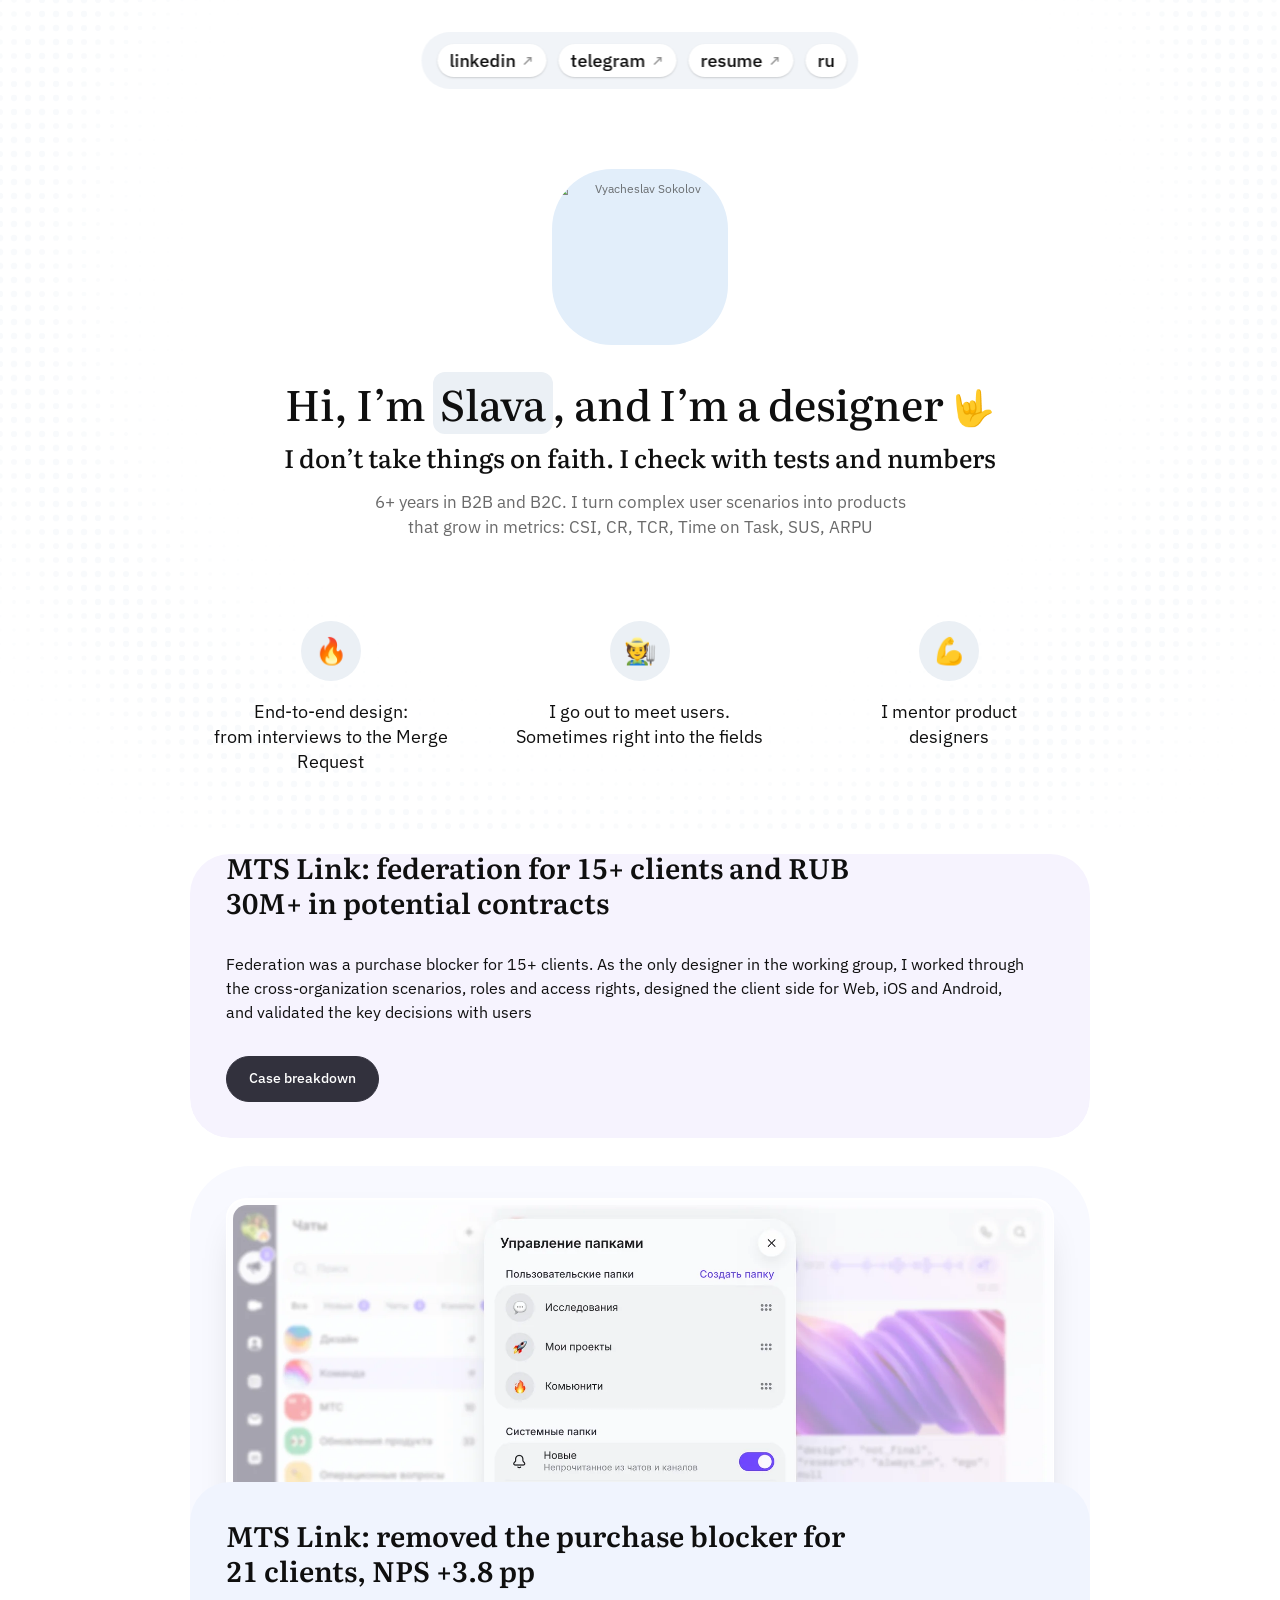
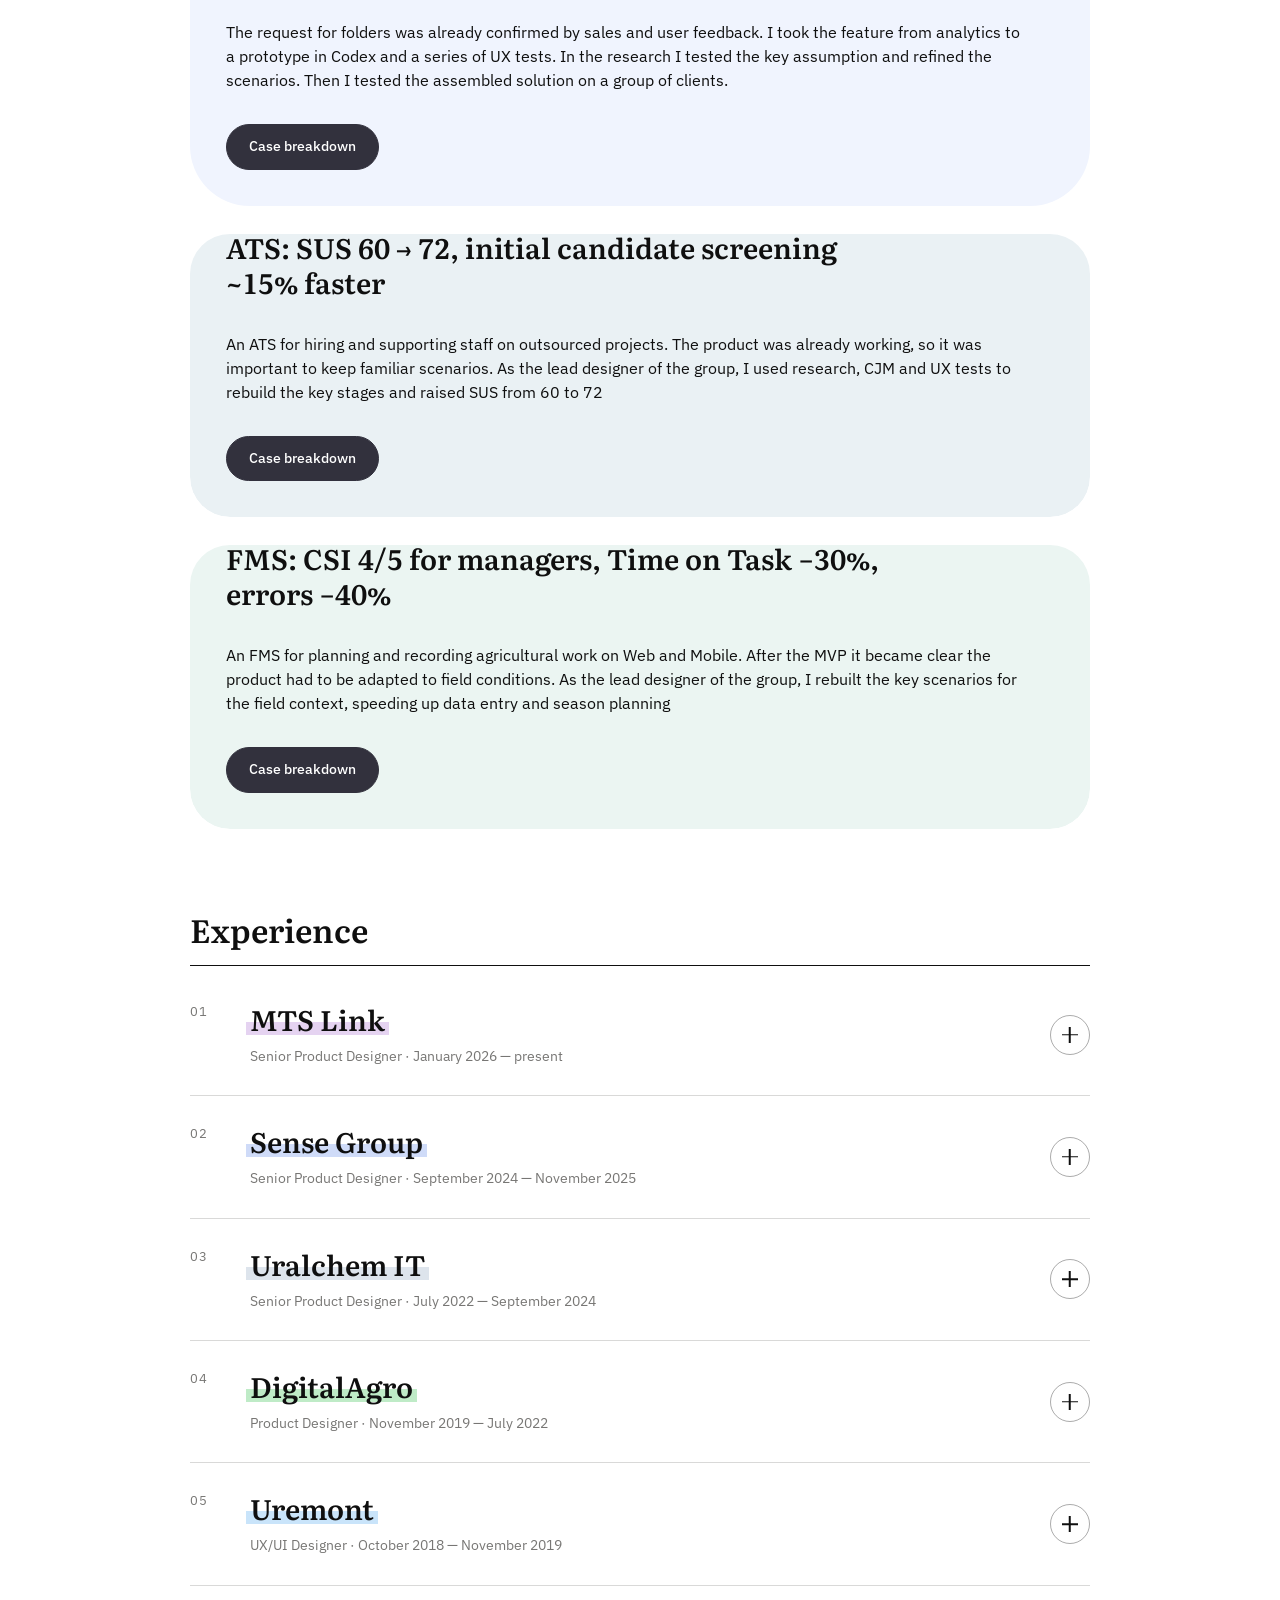
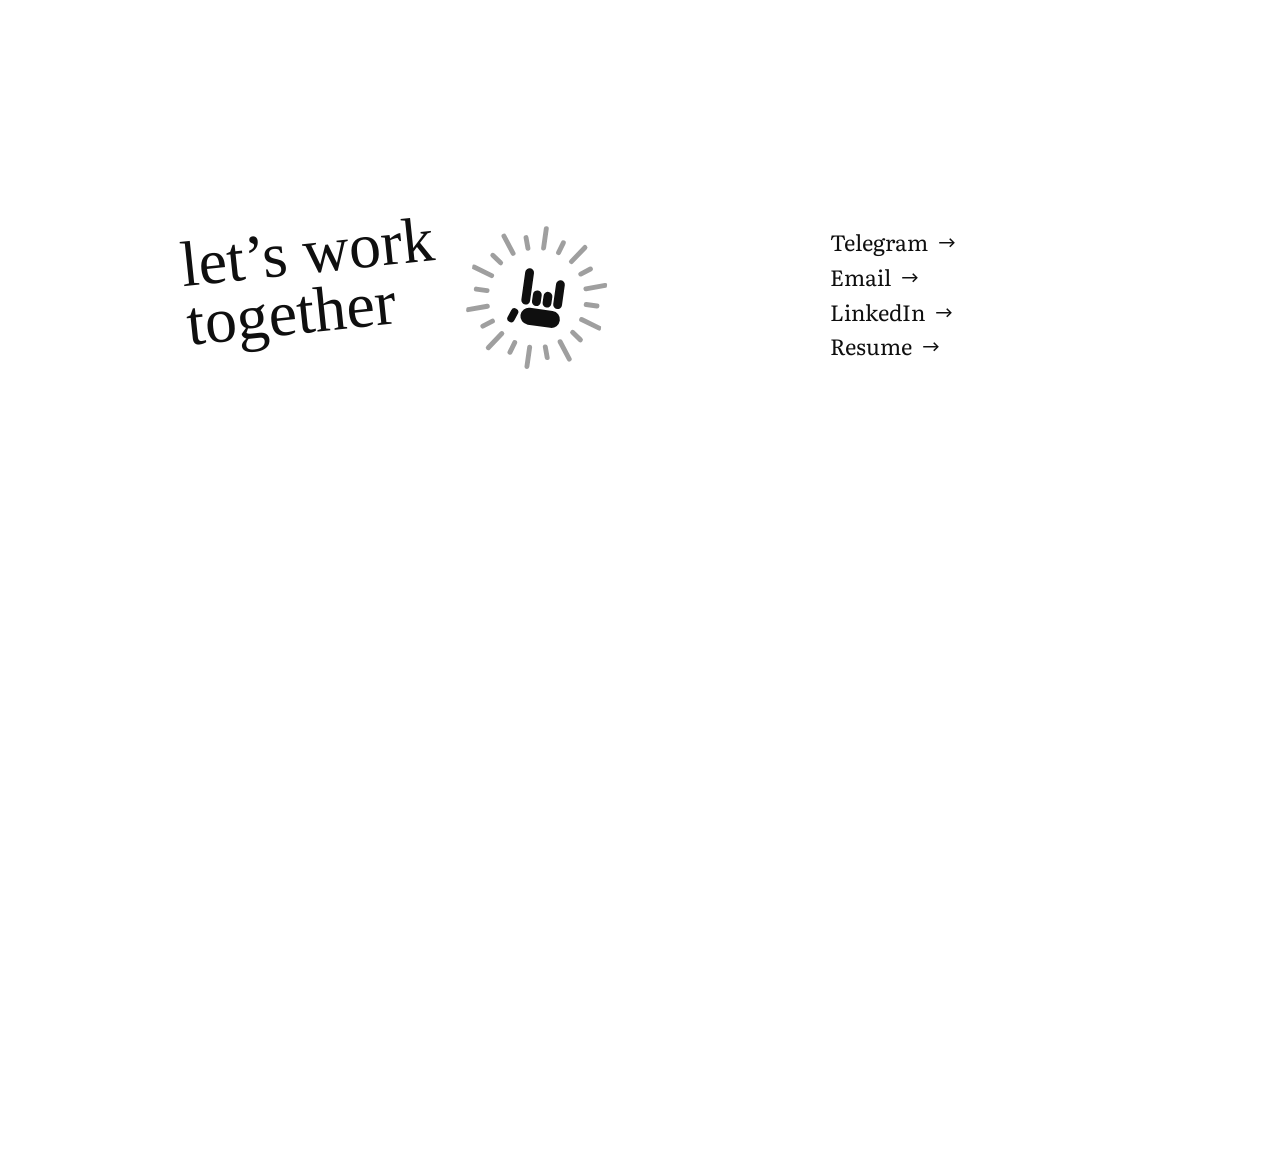
==== commit bdc226f4: "Кейс «Папки»: метрики пилота (NPS +3,8 п.п., CSAT Чатов), новый заголовок и блок site.js: заголовок " ====
--- a/en/index.html
+++ b/en/index.html
@@ -3,8 +3,8 @@
 <head>
 <meta charset="utf-8">
 <meta name="viewport" content="width=device-width, initial-scale=1">
-<meta name="description" content="Vycheslav Sokolov — Senior Product Designer. B2B products: corporate communications, recruiting, field services.">
-<title>Vycheslav Sokolov — Senior Product Designer</title>
+<meta name="description" content="Vyacheslav Sokolov — Senior Product Designer. B2B products: corporate communications, recruiting, field services.">
+<title>Vyacheslav Sokolov — Senior Product Designer</title>
 <link rel="alternate" hreflang="ru" href="https://www.vsokolov.com/">
 <link rel="alternate" hreflang="en" href="https://www.vsokolov.com/en/">
 <link rel="alternate" hreflang="x-default" href="https://www.vsokolov.com/">
@@ -14,16 +14,16 @@
 <link rel="apple-touch-icon" href="../assets/favicon/apple-touch-icon.png">
 <meta property="og:type" content="website">
 <meta property="og:locale" content="en_US">
-<meta property="og:site_name" content="Vycheslav Sokolov — portfolio">
+<meta property="og:site_name" content="Vyacheslav Sokolov — portfolio">
 <meta property="og:url" content="https://www.vsokolov.com/en/">
 <meta property="og:title" content="Senior Product Designer">
 <meta property="og:description" content="6+ years in B2B and B2C. I turn complex user scenarios into products.">
 <link rel="preconnect" href="https://fonts.googleapis.com">
 <link rel="preconnect" href="https://fonts.gstatic.com" crossorigin>
 <link href="https://fonts.googleapis.com/css2?family=Literata:wght@500;600&family=IBM+Plex+Sans:wght@400;500;600&family=Permanent+Marker&display=swap" rel="stylesheet">
-<link rel="stylesheet" href="../style.css?v=127">
-<script src="site.en.js?v=2" defer></script>
-<script src="../site.js?v=124" defer></script>
+<link rel="stylesheet" href="../style.css?v=128">
+<script src="site.en.js?v=3" defer></script>
+<script src="../site.js?v=125" defer></script>
 <script src="../intro.js?v=3" defer></script>
 </head>
 <body>
--- a/style.css
+++ b/style.css
@@ -1393,6 +1393,11 @@
   [data-variant="b"] #case-autotech .kcard__panel--b .kcard__title{max-width:none}
 }
 
+/* десктоп/планшет (>760): «Папки» — «для 21 клиента,» остаётся в первой строке, «NPS +3,8 п.п.» уходит во вторую (первая строка ≈729 px) */
+@media (min-width:761px){
+  [data-variant="b"] #case-folders .kcard__panel--b .kcard__title{max-width:740px}
+}
+
 
 /* Фон обложек: градиентные «пятна» под рамкой убраны (14.10) — фон плоский, как раньше. */
 
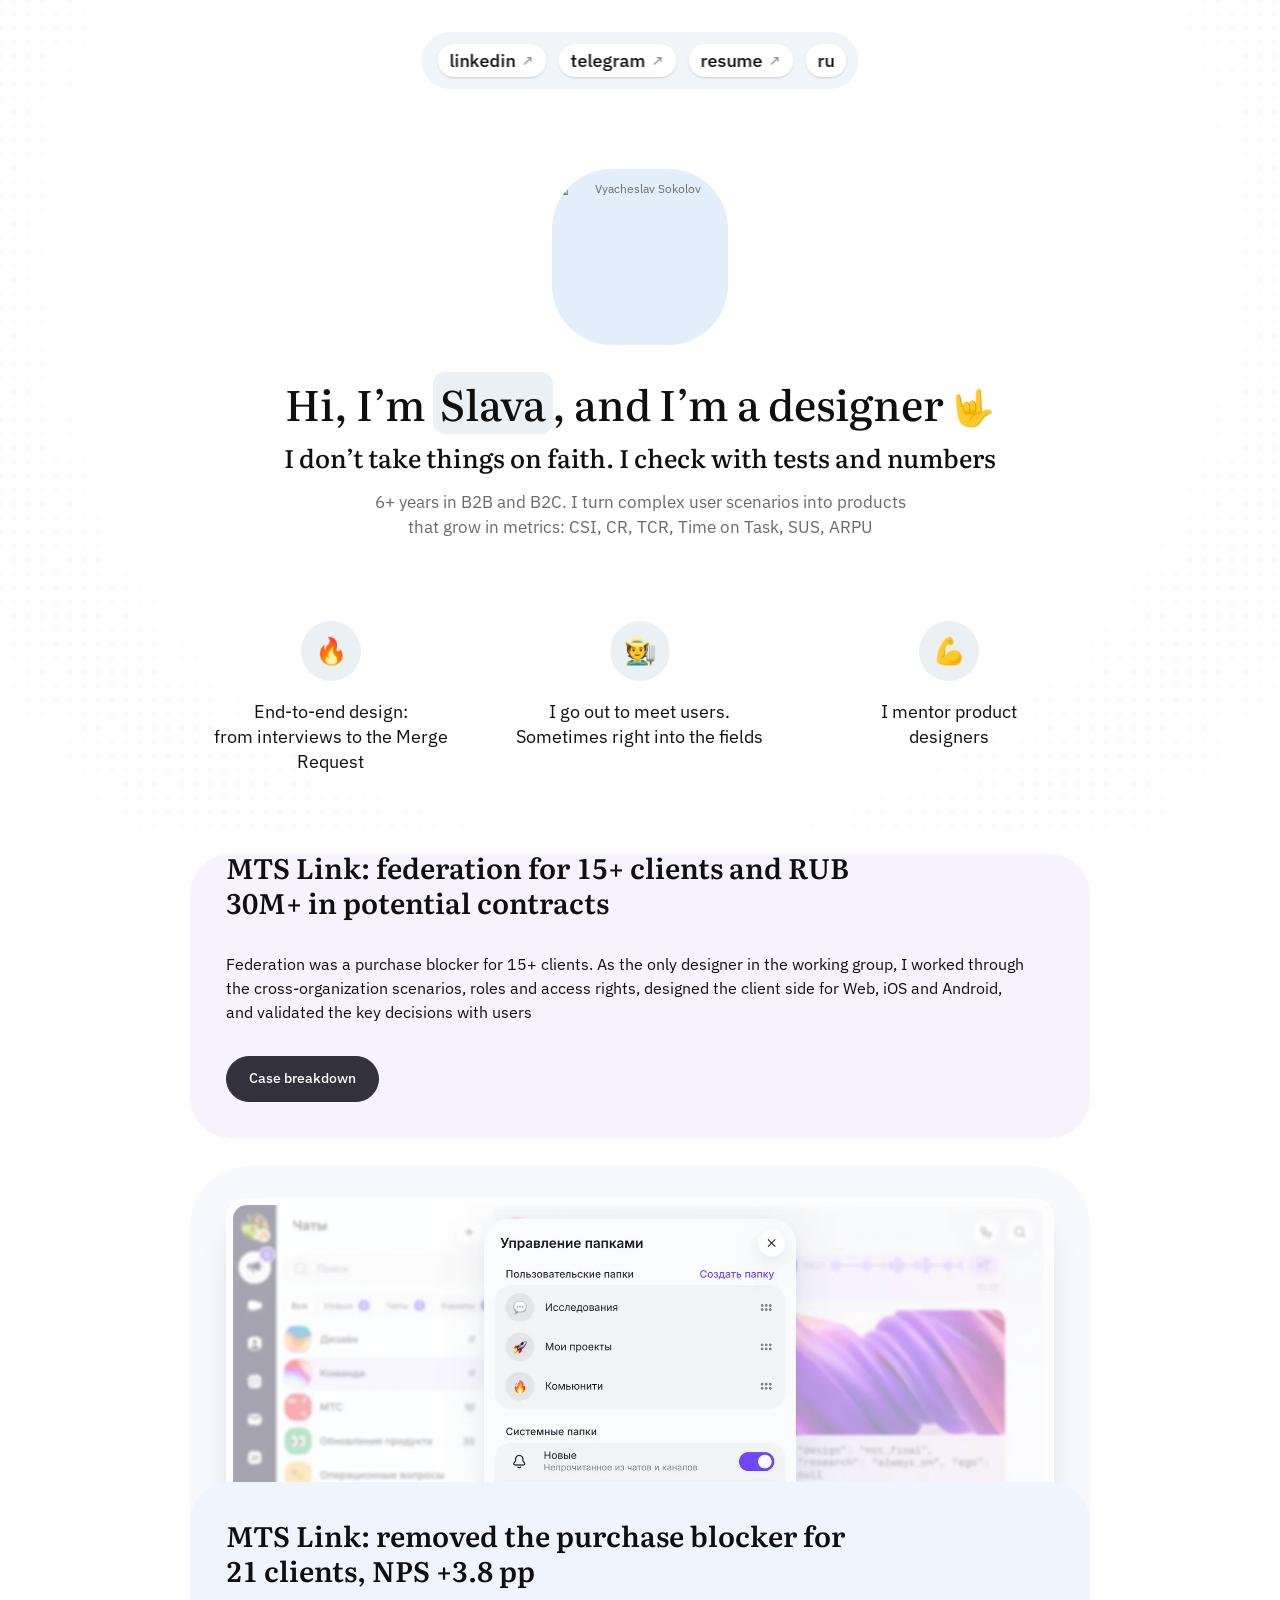
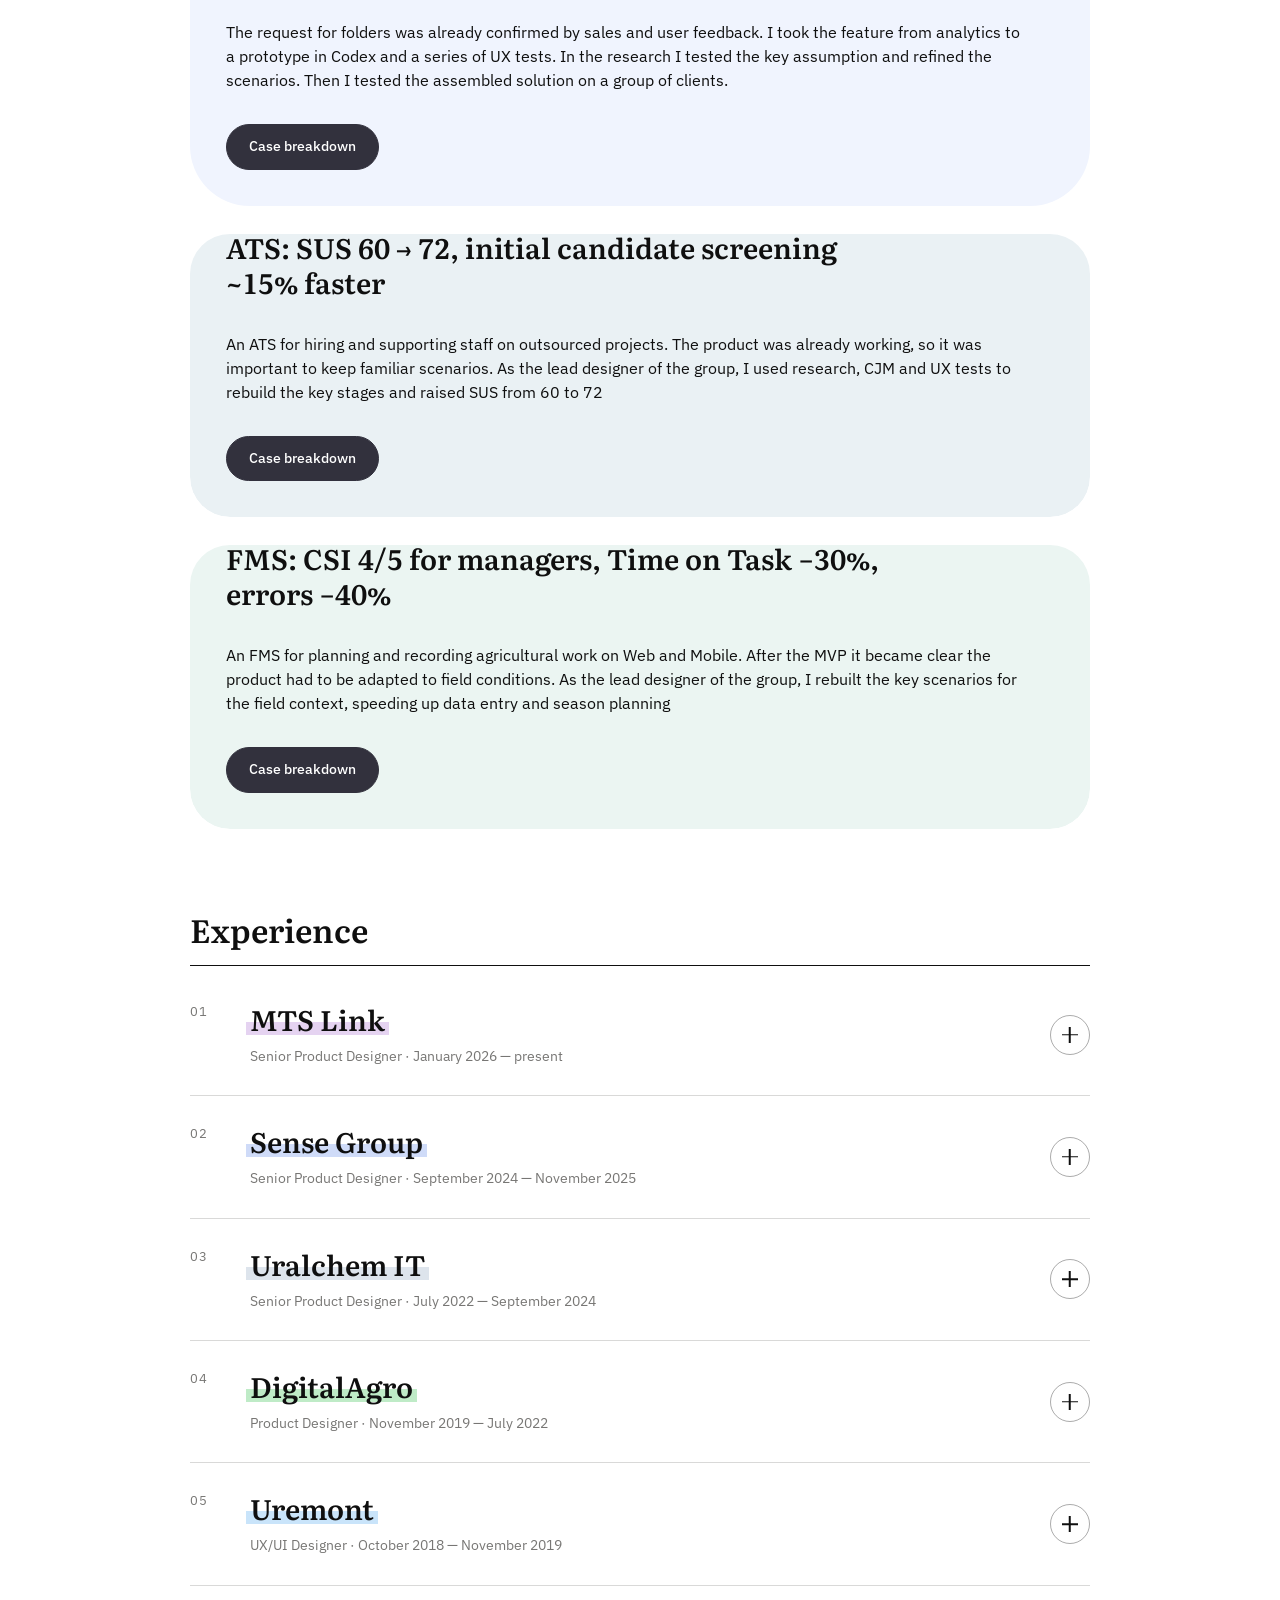
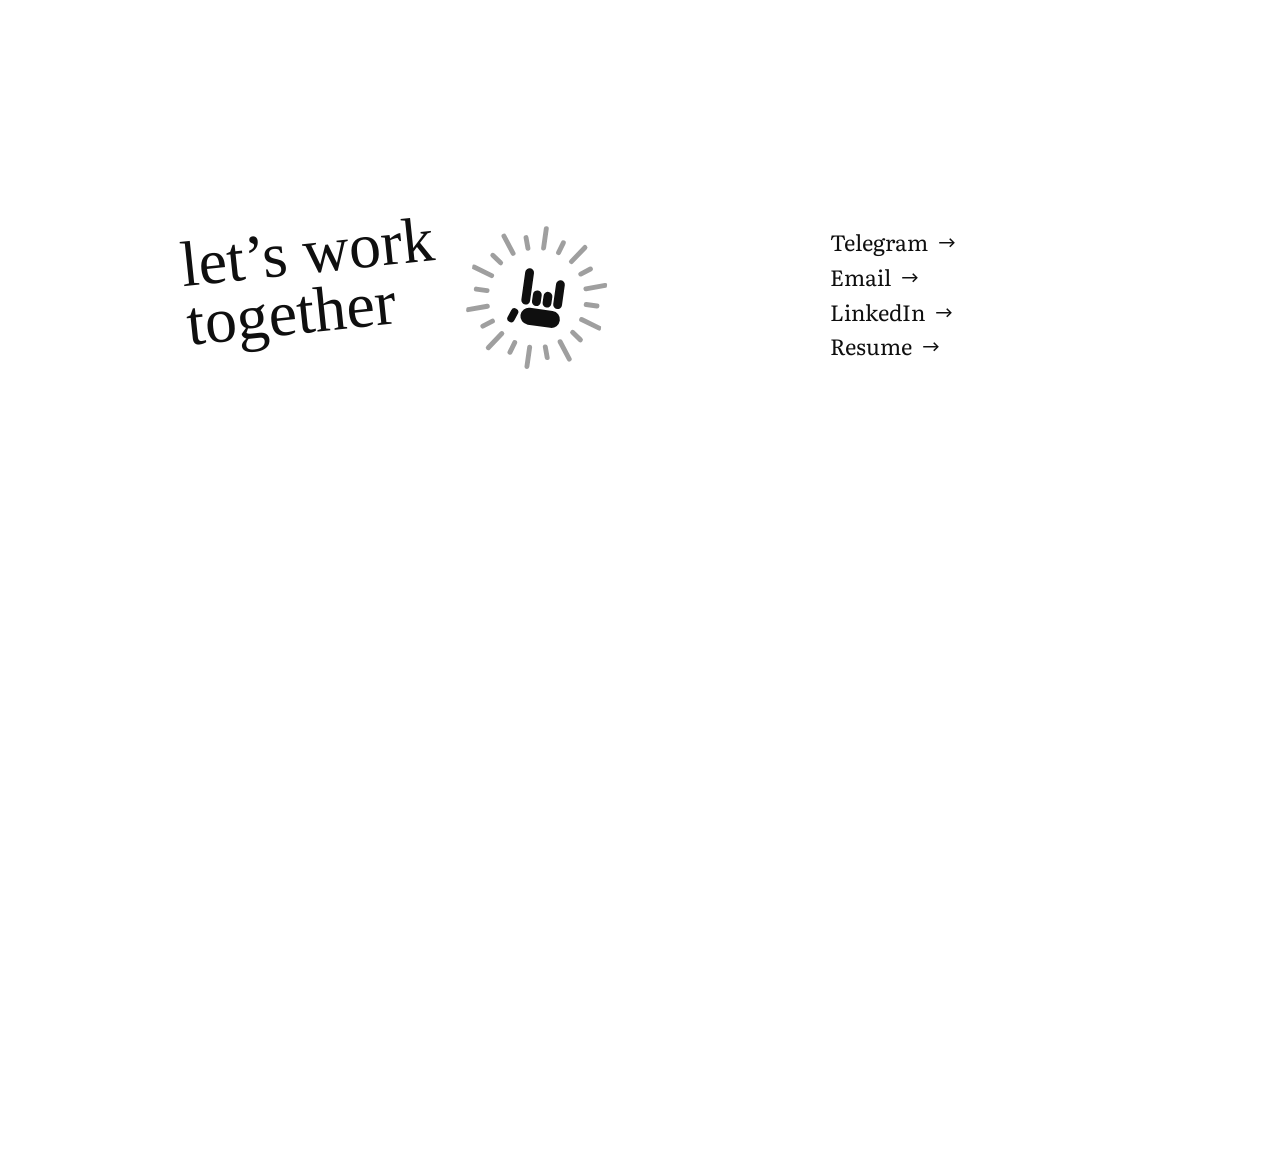
==== commit 69dfd0cf: "Модалки кейсов: строка «Компания» со ссылкой на сайт (ATS, Федерация, Папки) site.js: первая строка " ====
--- a/en/index.html
+++ b/en/index.html
@@ -21,9 +21,9 @@
 <link rel="preconnect" href="https://fonts.googleapis.com">
 <link rel="preconnect" href="https://fonts.gstatic.com" crossorigin>
 <link href="https://fonts.googleapis.com/css2?family=Literata:wght@500;600&family=IBM+Plex+Sans:wght@400;500;600&family=Permanent+Marker&display=swap" rel="stylesheet">
-<link rel="stylesheet" href="../style.css?v=128">
-<script src="site.en.js?v=3" defer></script>
-<script src="../site.js?v=125" defer></script>
+<link rel="stylesheet" href="../style.css?v=129">
+<script src="site.en.js?v=4" defer></script>
+<script src="../site.js?v=126" defer></script>
 <script src="../intro.js?v=3" defer></script>
 </head>
 <body>
--- a/style.css
+++ b/style.css
@@ -1421,3 +1421,7 @@
 @media (prefers-reduced-motion:reduce){.fvx .horns.goat-rays line[stroke-width="9"]{animation:none;opacity:1}}
 /* козы с уменьшенной надписью: расстояние до знака ×2 (только десктопная раскладка; на узких экранах знак и так прижат к правому краю) */
 @media (min-width:981px){[data-variant="b"].goat-small .fv1.fvx .horns{margin-left:calc(22px / var(--goat-hk,1))}}
+
+/* теги кейса над заголовком карточки (b.tags в site.js): мелкие чипы 12 px, полупрозрачная белая заливка + волосяная рамка — читаются на любом тоне карточки; пока только у ATS */
+[data-variant="b"] .kcard__tags{list-style:none;margin:calc(var(--kc-edge) / -3) 0 calc(var(--kc-pair) * .75);padding:0;display:flex;flex-wrap:wrap;gap:6px}   /* сверху ближе к краю панели (36 → 24 px), до заголовка дальше (16 → 24 px); на мобильном — те же пропорции */
+[data-variant="b"] .kcard__tags li{display:inline-flex;align-items:center;height:24px;padding:0 10px;border-radius:999px;background:rgba(255,255,255,.6);box-shadow:inset 0 0 0 1px rgba(15,15,15,.08);font-family:var(--f-body);font-size:12px;line-height:1;font-weight:500;letter-spacing:.01em;color:rgba(15,15,15,.7);white-space:nowrap}
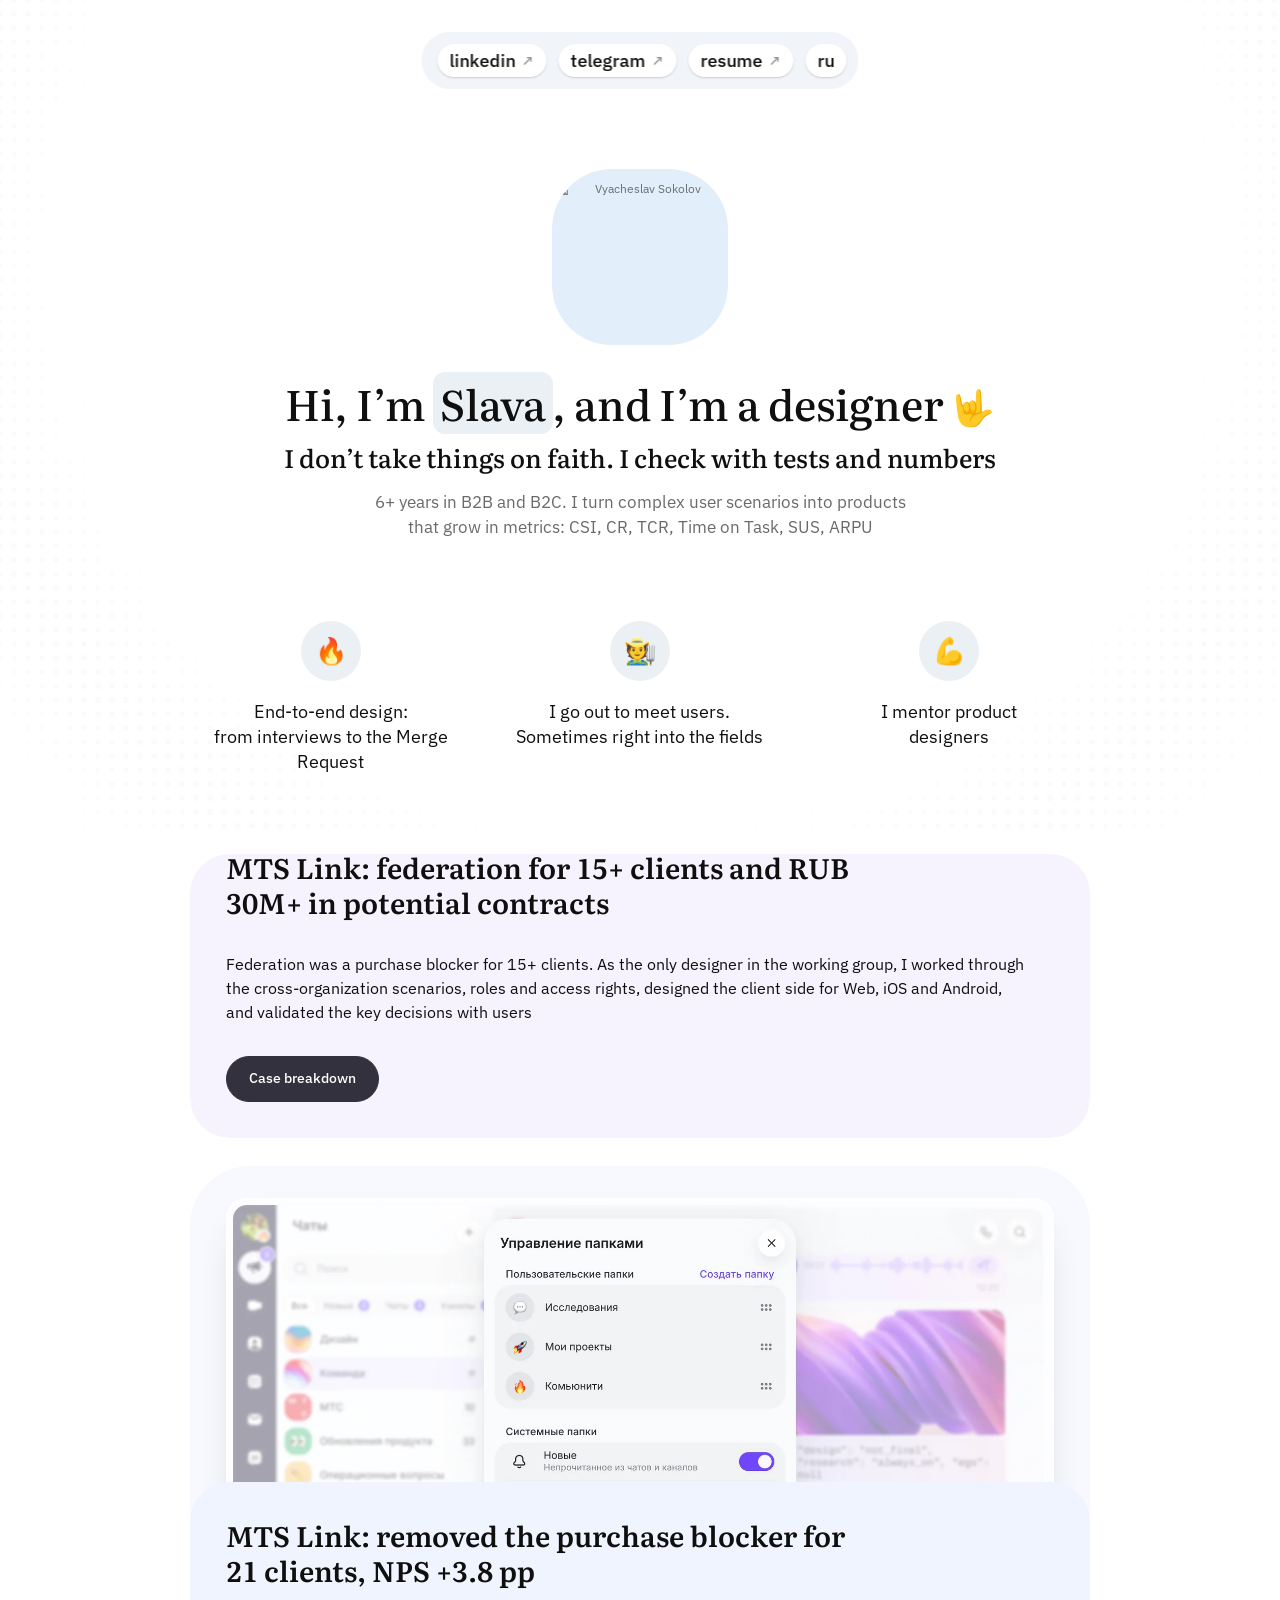
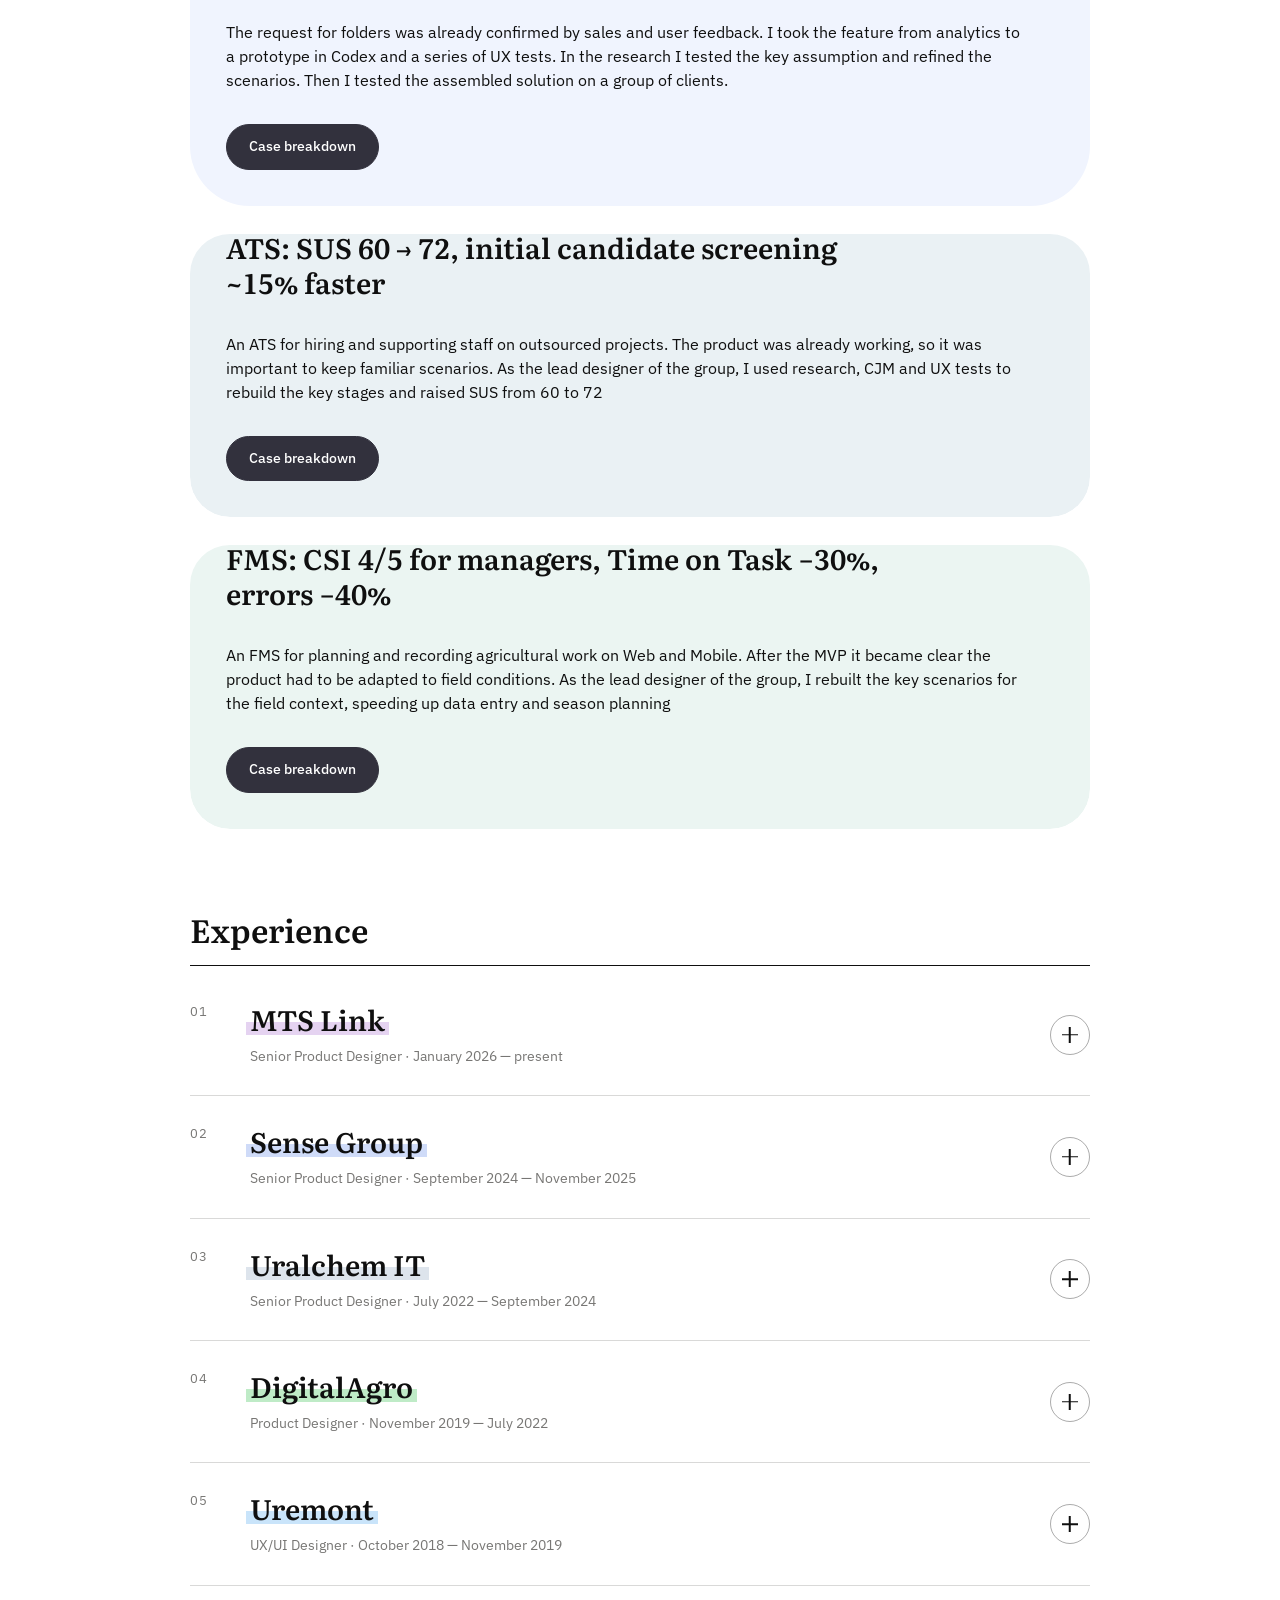
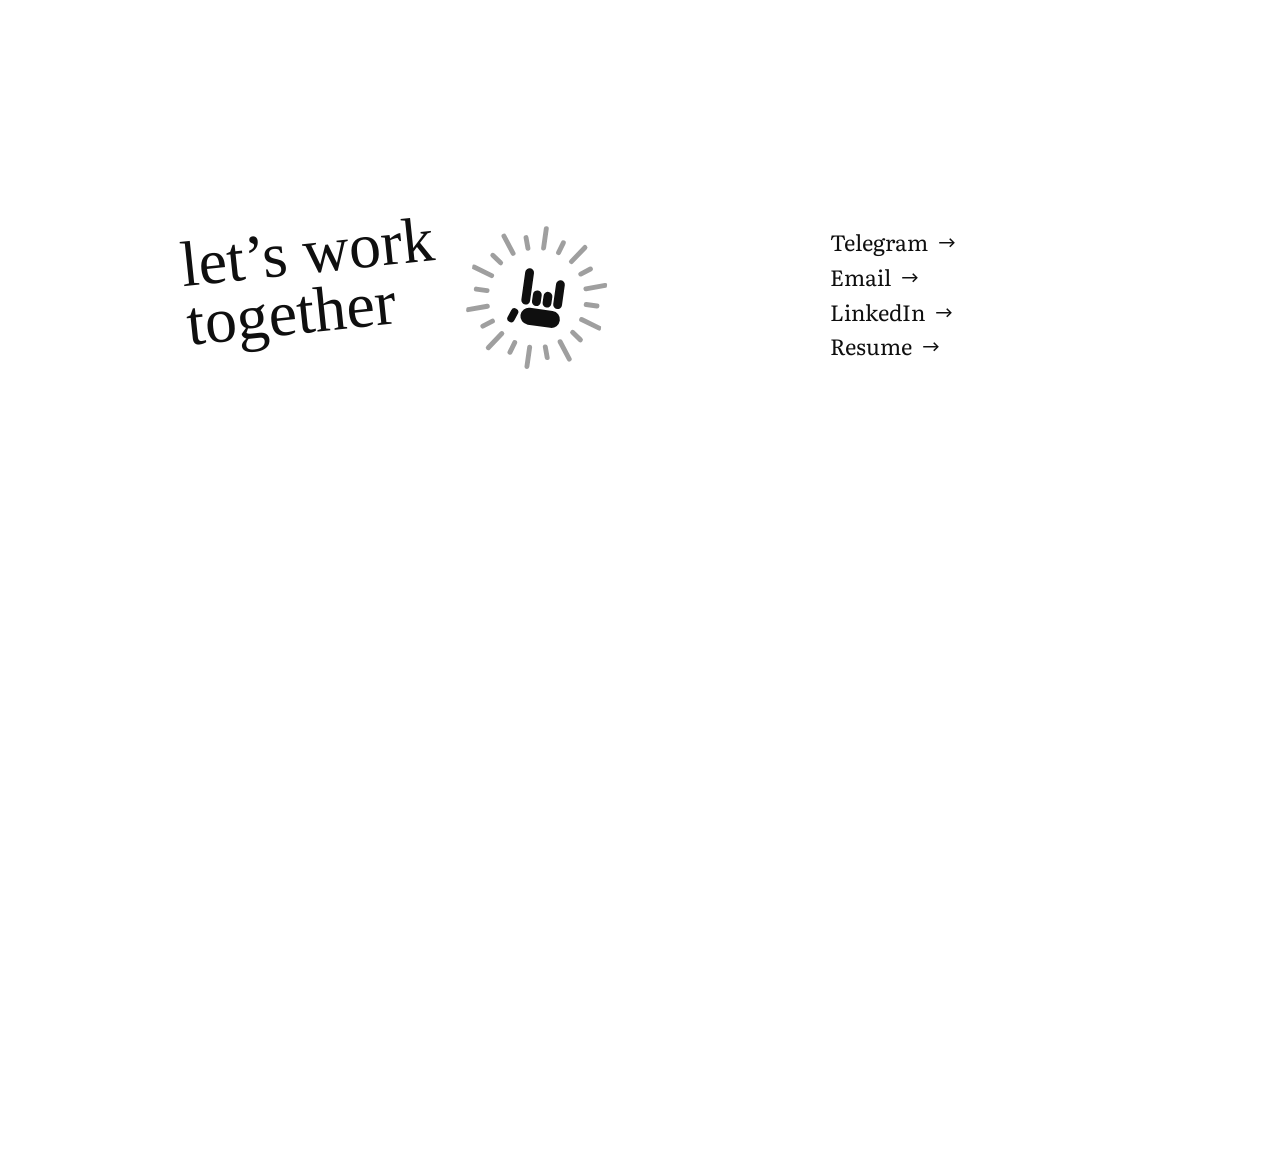
==== commit 010ac547: "Модалка: убран лид у ATS, интерлиньяж заголовка 1.28 на >760 site.js: ATS hideLead:true (строка «ATS" ====
--- a/en/index.html
+++ b/en/index.html
@@ -21,9 +21,9 @@
 <link rel="preconnect" href="https://fonts.googleapis.com">
 <link rel="preconnect" href="https://fonts.gstatic.com" crossorigin>
 <link href="https://fonts.googleapis.com/css2?family=Literata:wght@500;600&family=IBM+Plex+Sans:wght@400;500;600&family=Permanent+Marker&display=swap" rel="stylesheet">
-<link rel="stylesheet" href="../style.css?v=129">
+<link rel="stylesheet" href="../style.css?v=130">
 <script src="site.en.js?v=4" defer></script>
-<script src="../site.js?v=126" defer></script>
+<script src="../site.js?v=127" defer></script>
 <script src="../intro.js?v=3" defer></script>
 </head>
 <body>
--- a/style.css
+++ b/style.css
@@ -1425,3 +1425,8 @@
 /* теги кейса над заголовком карточки (b.tags в site.js): мелкие чипы 12 px, полупрозрачная белая заливка + волосяная рамка — читаются на любом тоне карточки; пока только у ATS */
 [data-variant="b"] .kcard__tags{list-style:none;margin:calc(var(--kc-edge) / -3) 0 calc(var(--kc-pair) * .75);padding:0;display:flex;flex-wrap:wrap;gap:6px}   /* сверху ближе к краю панели (36 → 24 px), до заголовка дальше (16 → 24 px); на мобильном — те же пропорции */
 [data-variant="b"] .kcard__tags li{display:inline-flex;align-items:center;height:24px;padding:0 10px;border-radius:999px;background:rgba(255,255,255,.6);box-shadow:inset 0 0 0 1px rgba(15,15,15,.08);font-family:var(--f-body);font-size:12px;line-height:1;font-weight:500;letter-spacing:.01em;color:rgba(15,15,15,.7);white-space:nowrap}
+
+/* заголовок в модалке кейса: интерлиньяж 1.08 → 1.28 на планшете и десктопе (>760); на мобильном остаётся 1.08 */
+@media (min-width:761px){
+  [data-variant="b"] .case__title{line-height:1.28}
+}
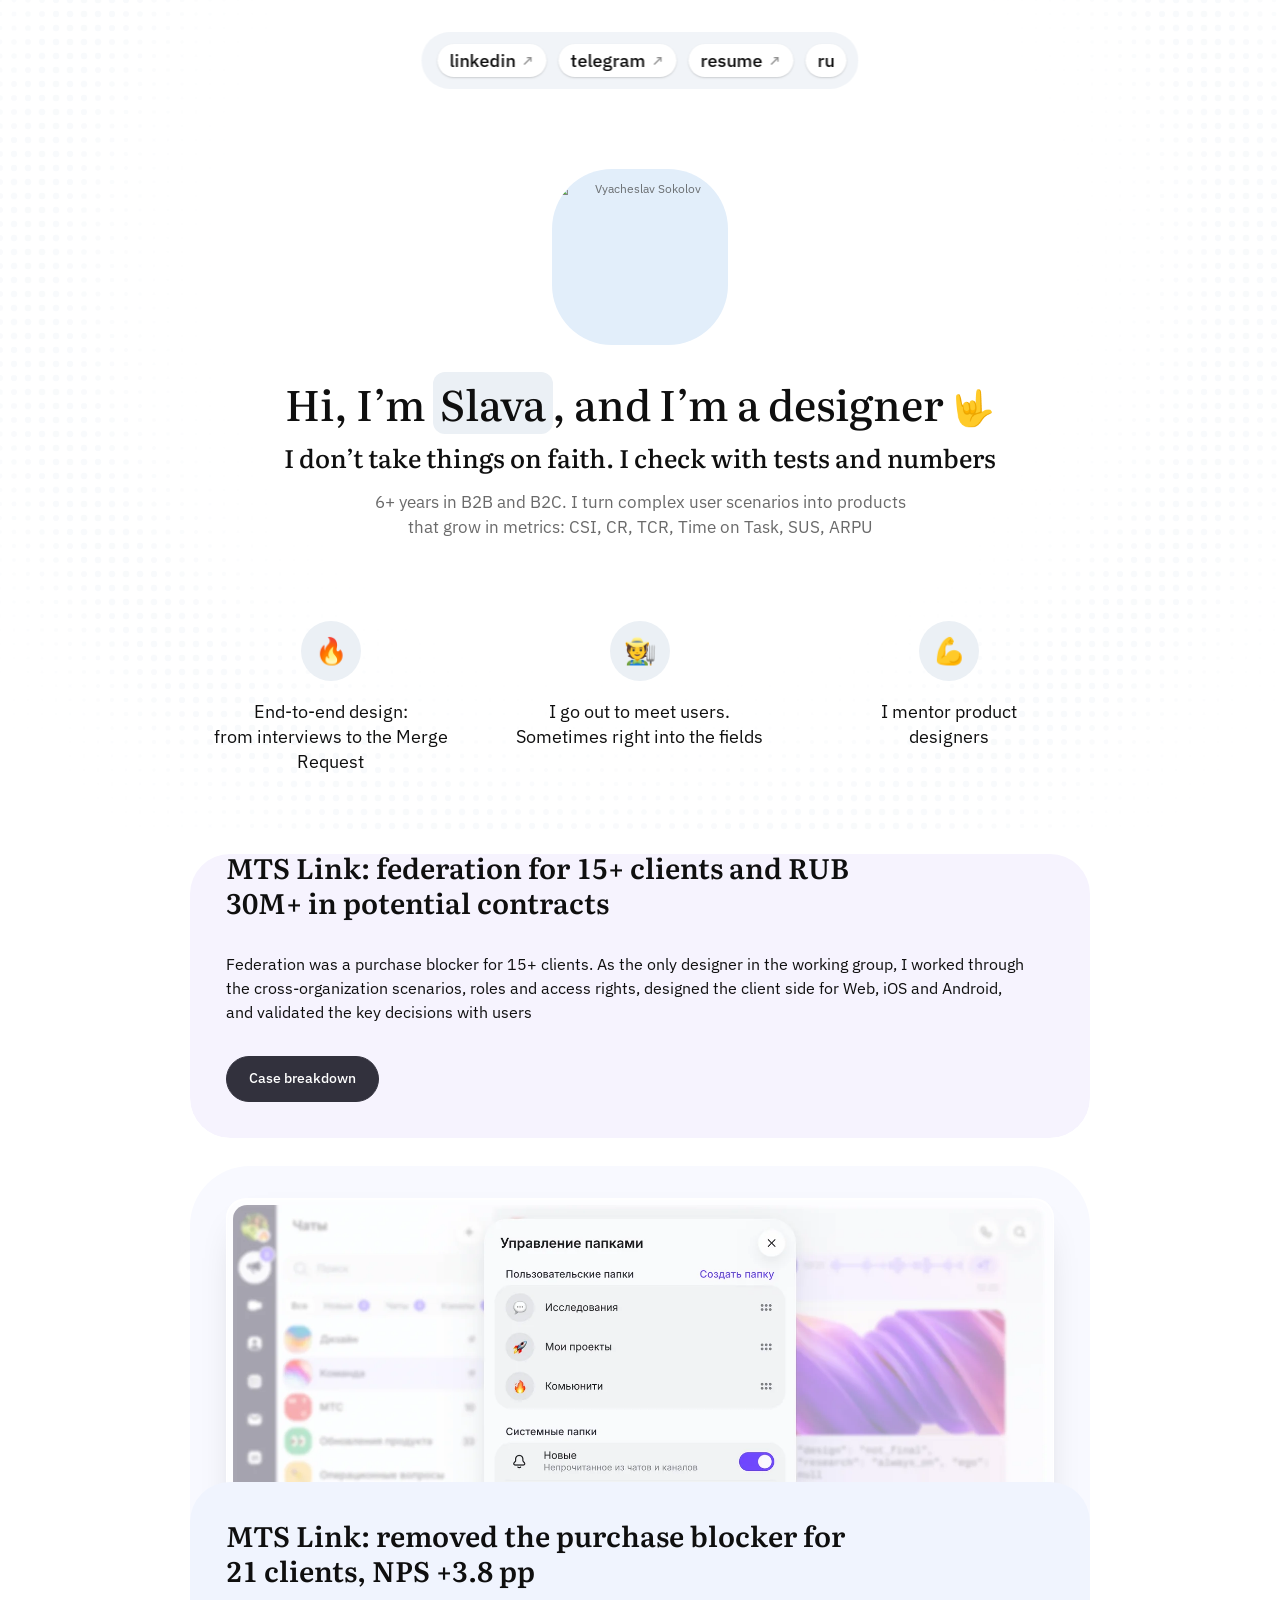
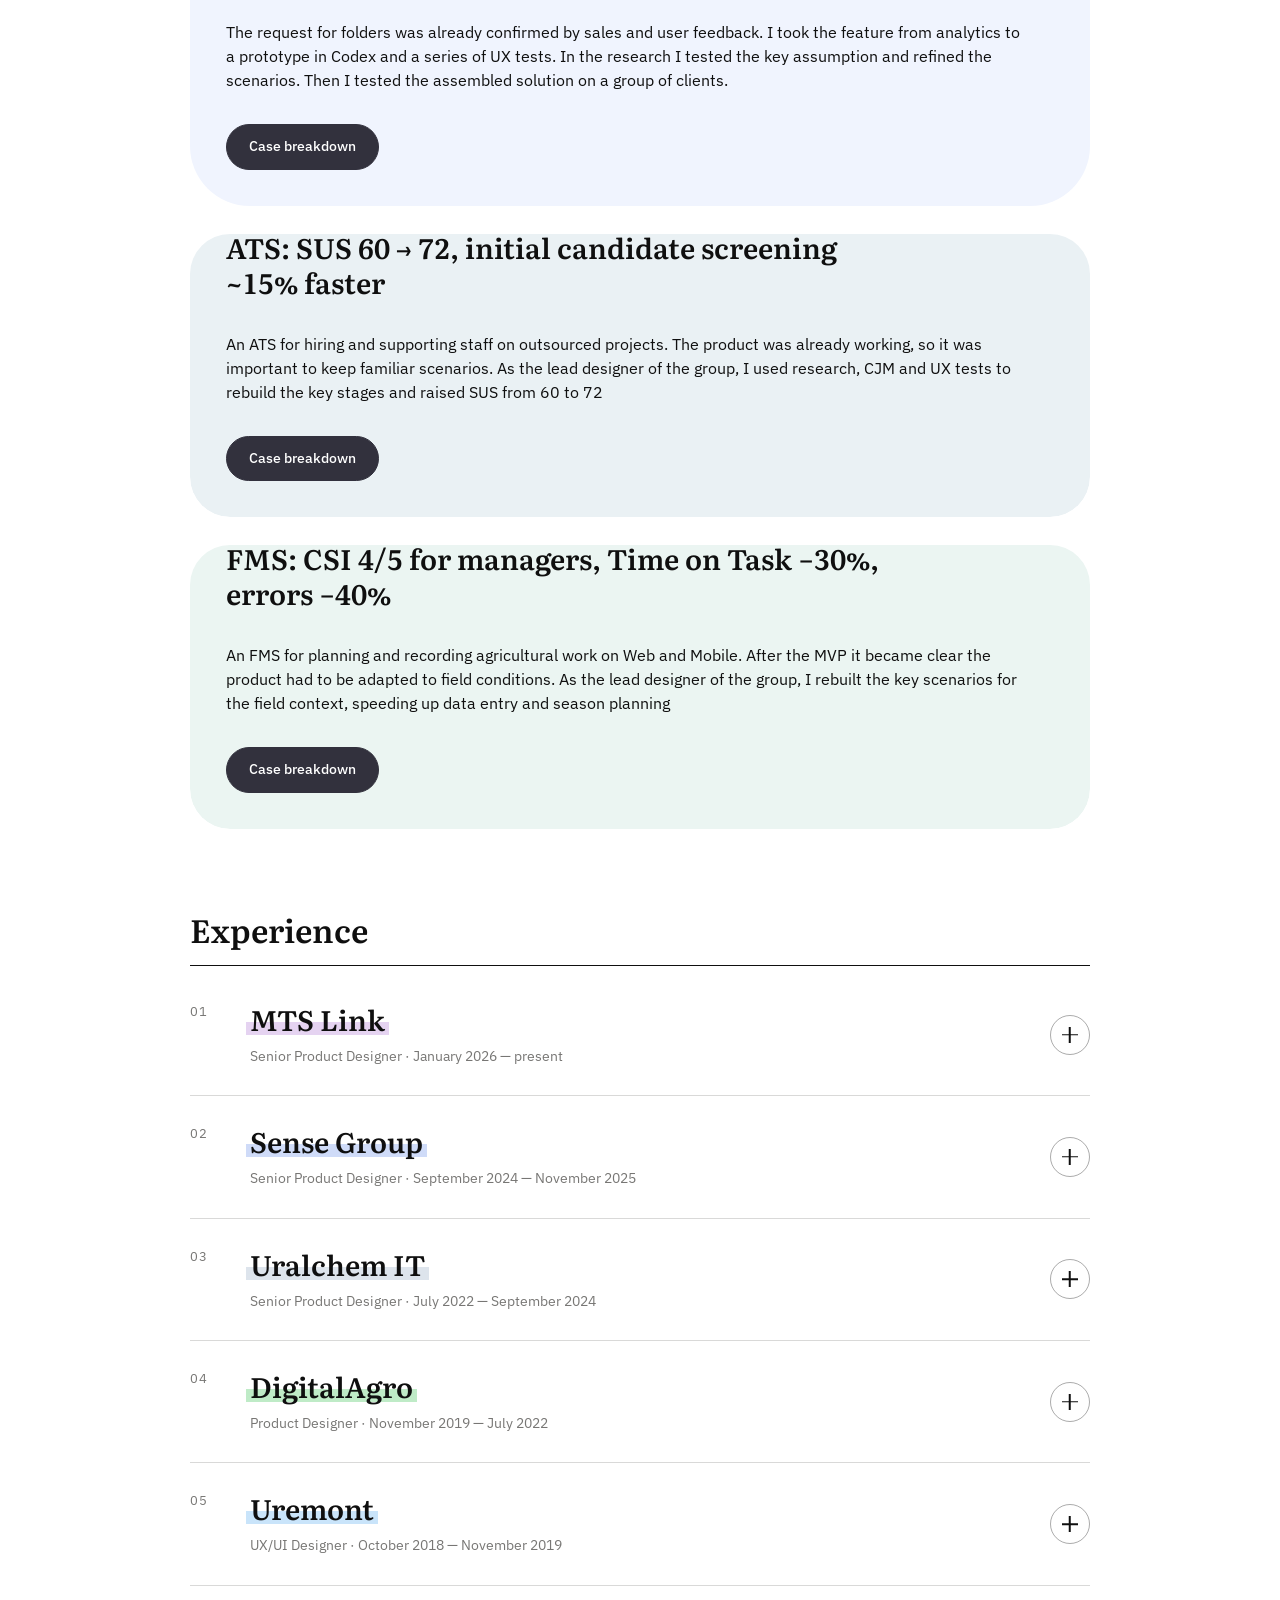
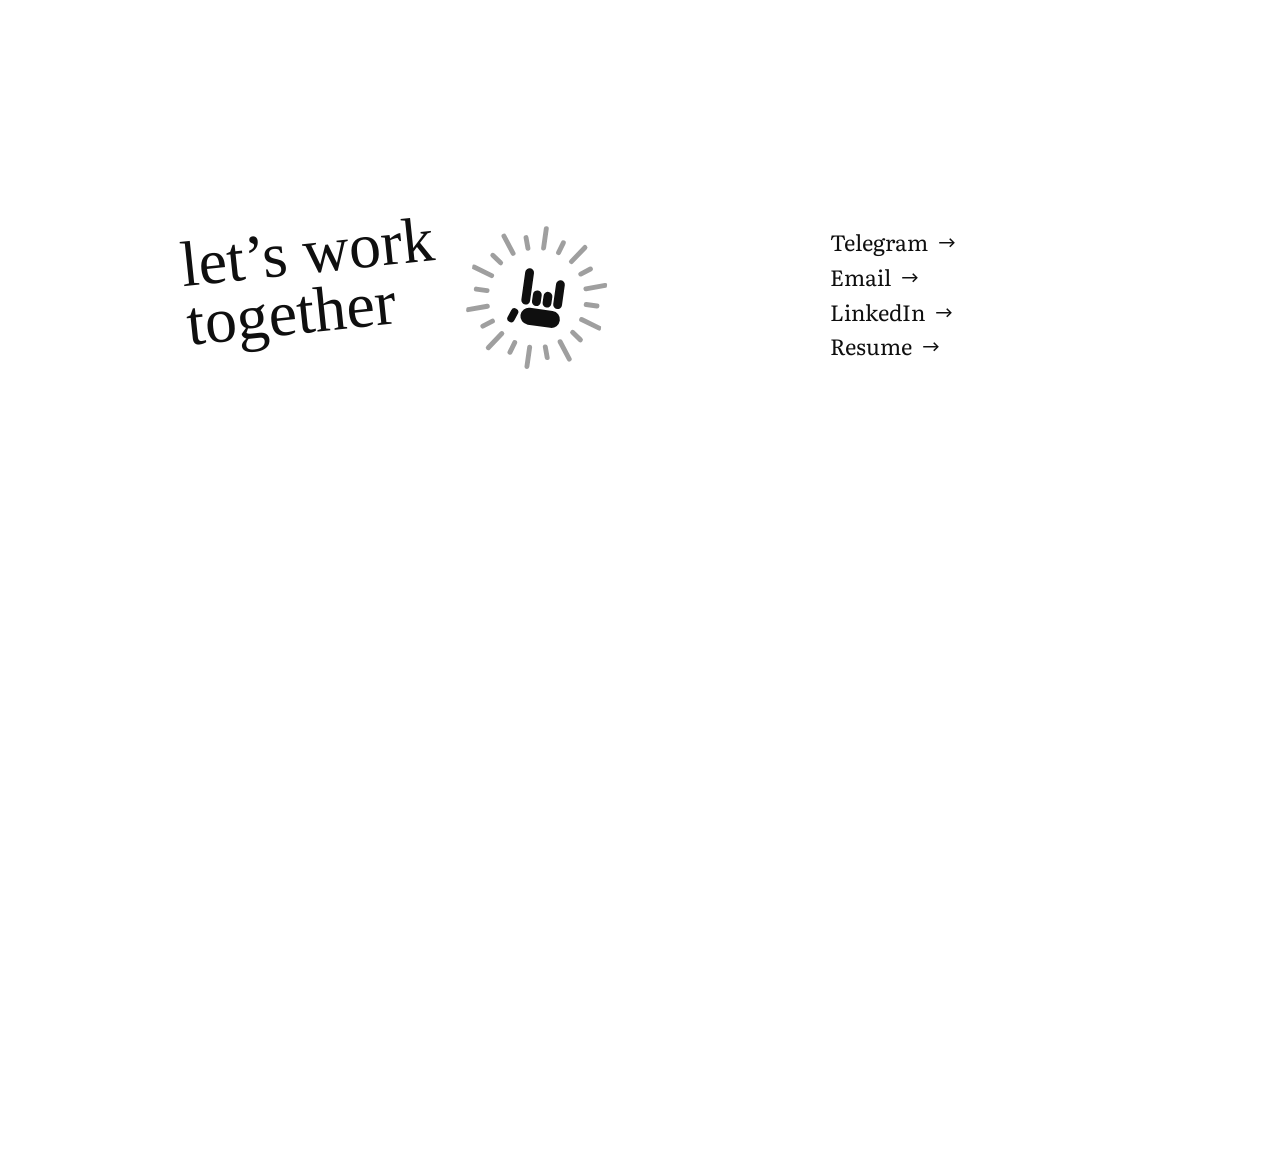
==== commit 1aebcb54: "AutoTech: скрыт лид в модалке (как у остальных кейсов), site v128 Co-Authored-By: Claude Sonnet 5.5 " ====
--- a/en/index.html
+++ b/en/index.html
@@ -23,7 +23,7 @@
 <link href="https://fonts.googleapis.com/css2?family=Literata:wght@500;600&family=IBM+Plex+Sans:wght@400;500;600&family=Permanent+Marker&display=swap" rel="stylesheet">
 <link rel="stylesheet" href="../style.css?v=130">
 <script src="site.en.js?v=4" defer></script>
-<script src="../site.js?v=127" defer></script>
+<script src="../site.js?v=128" defer></script>
 <script src="../intro.js?v=3" defer></script>
 </head>
 <body>
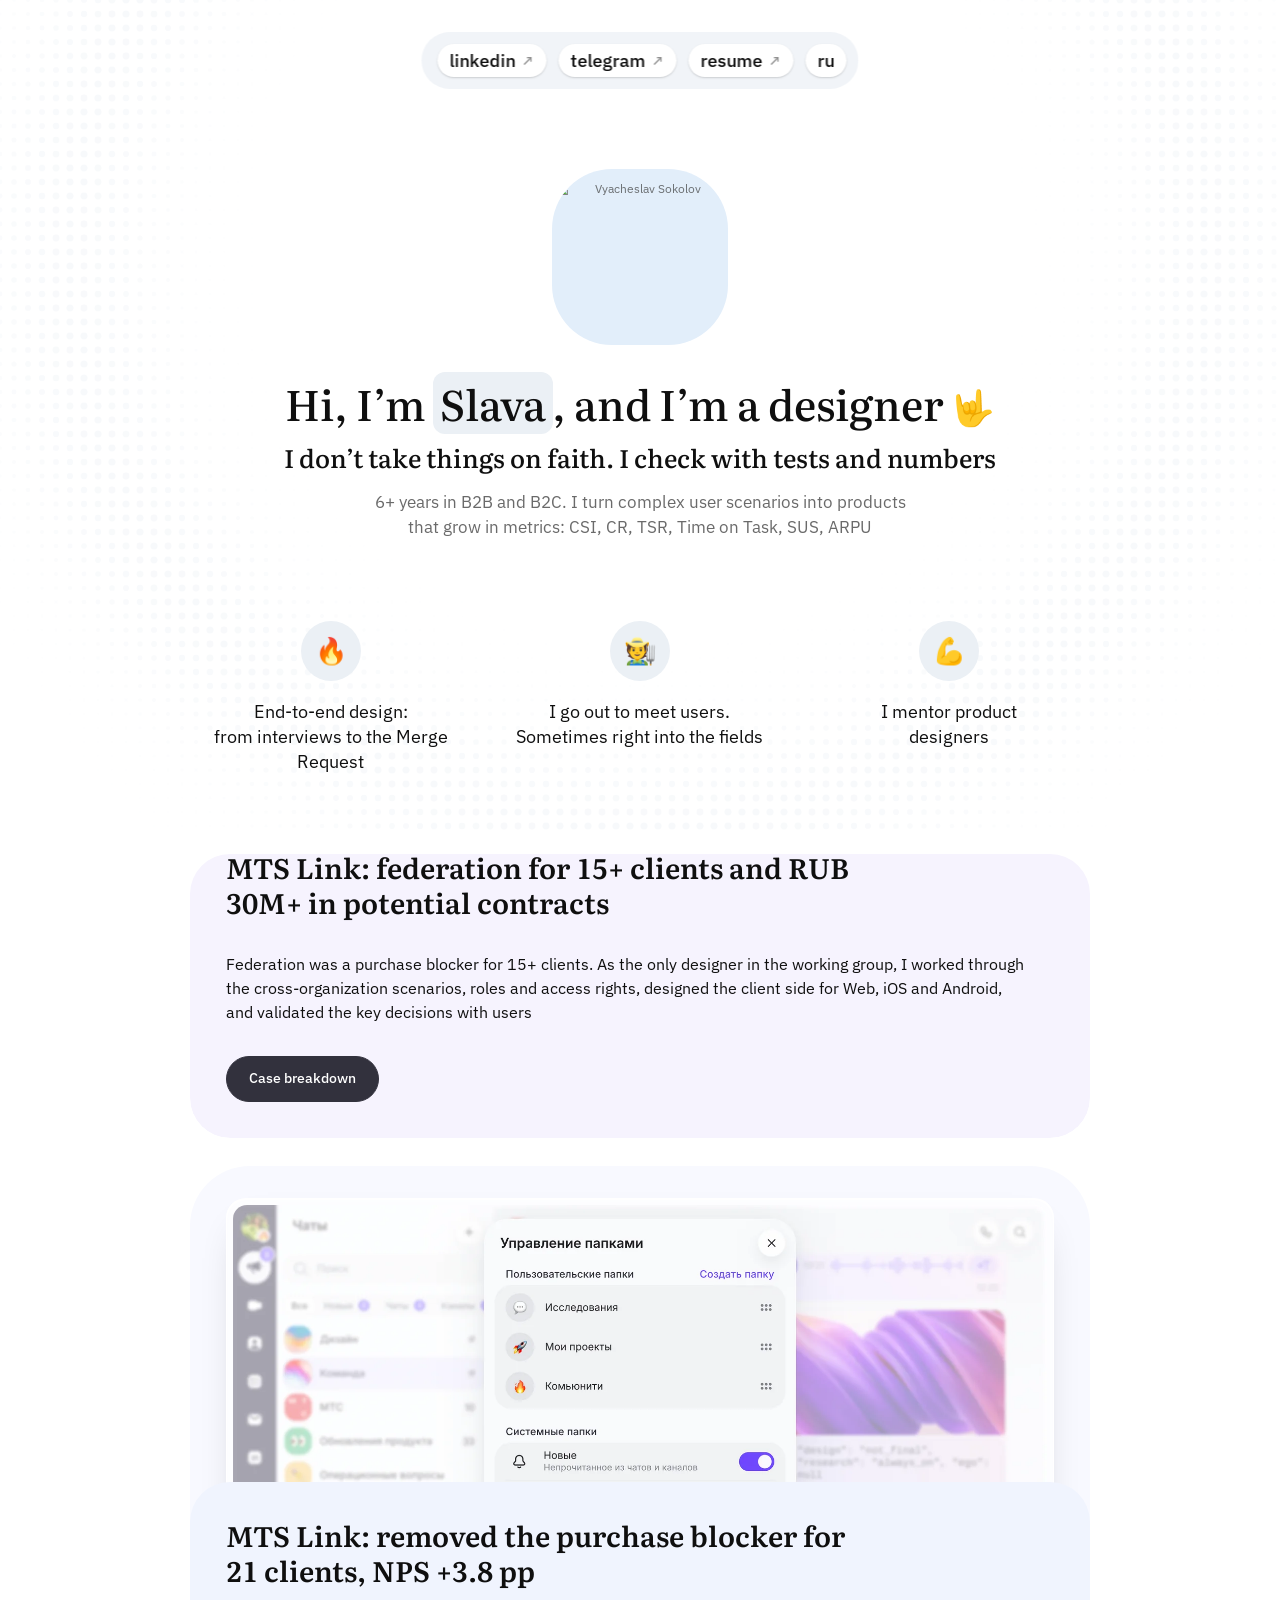
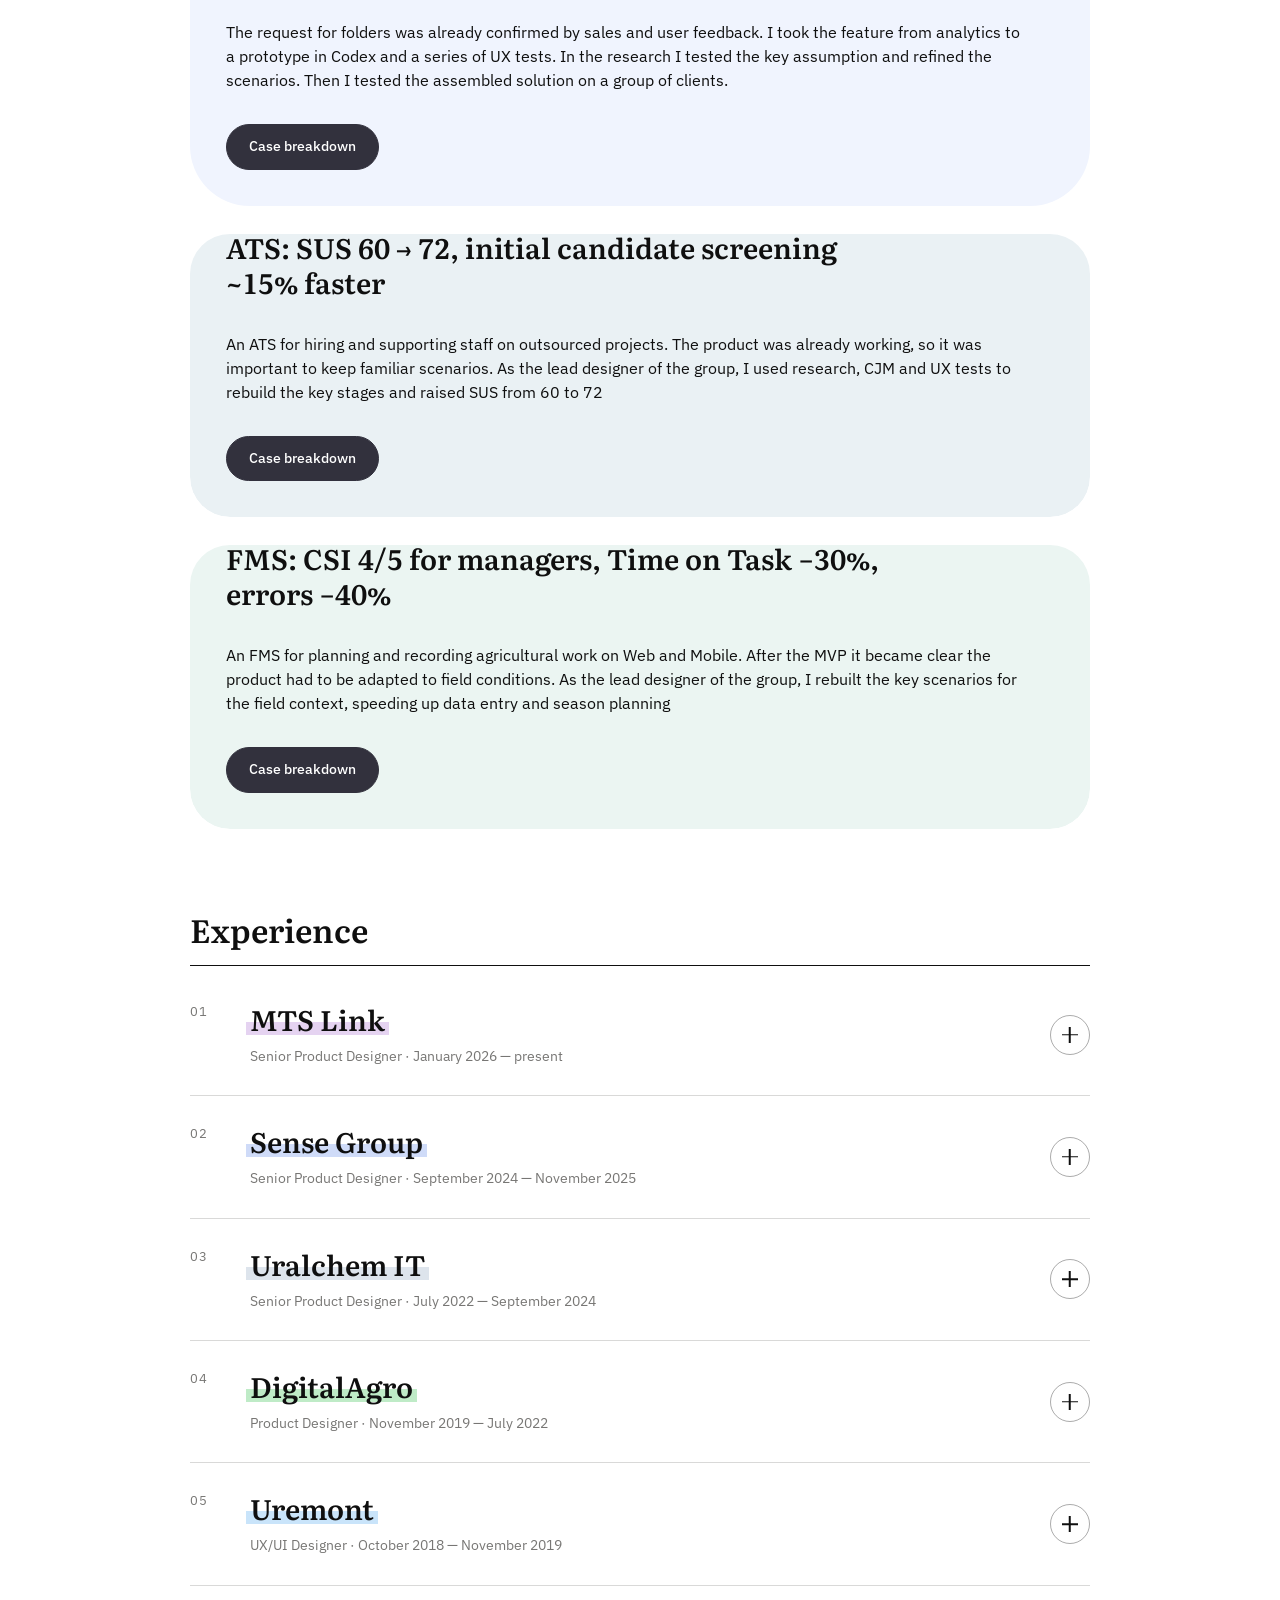
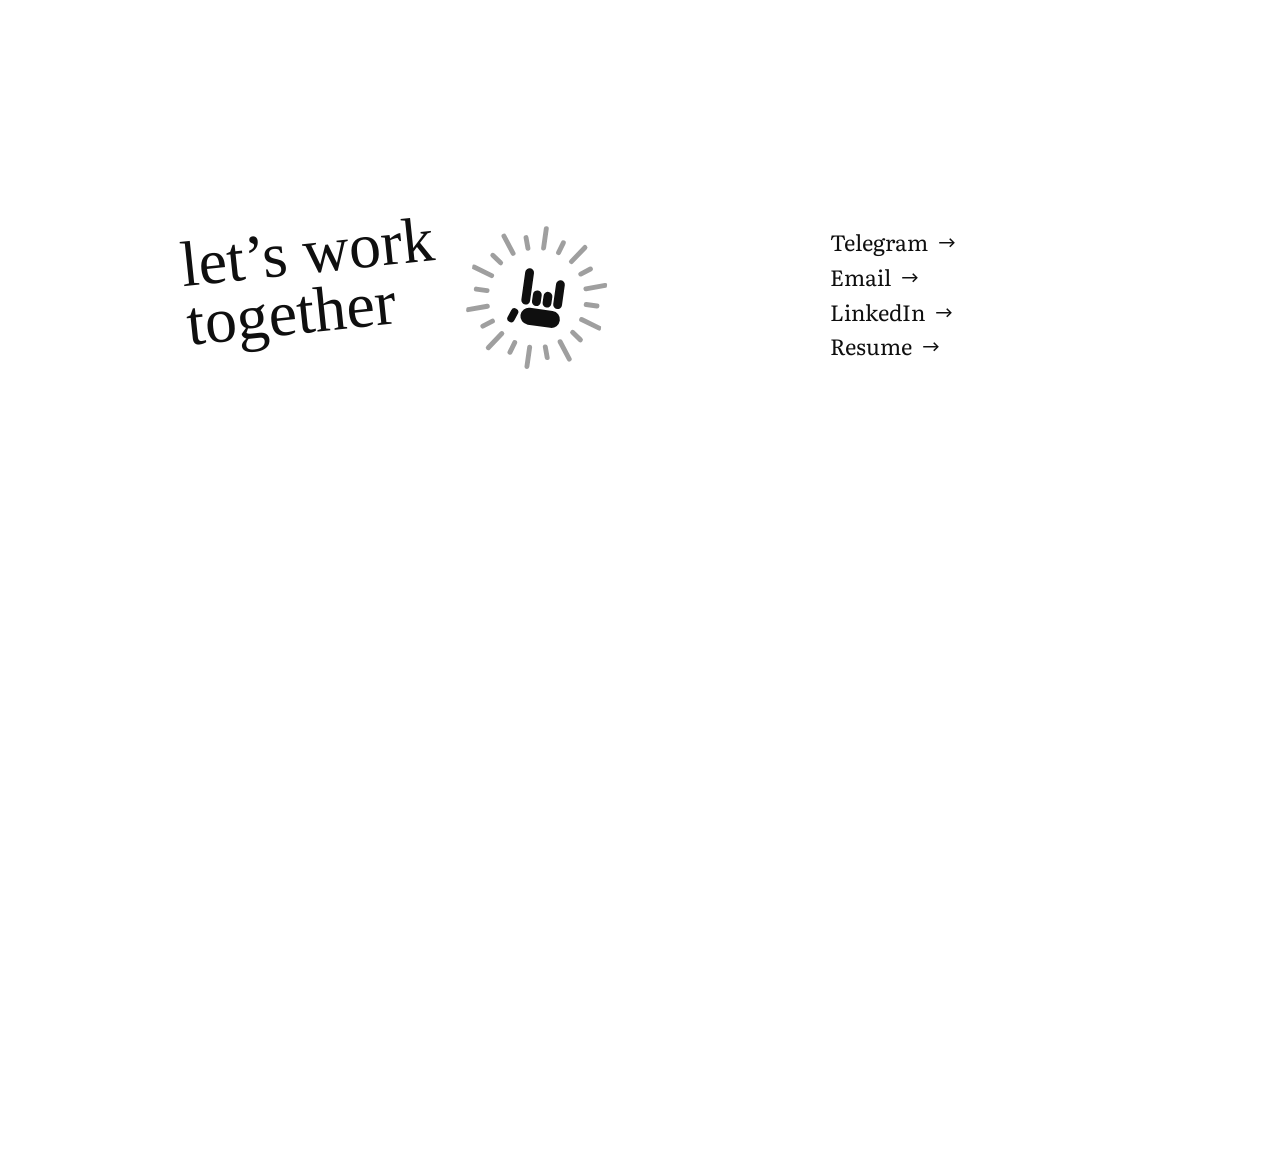
==== commit ca628df9: "Hero EN: TCR → TSR" ====
--- a/en/index.html
+++ b/en/index.html
@@ -48,7 +48,7 @@
 
   <section class="hero" aria-labelledby="h1">
     <h1 id="h1" class="hero__h"><span class="hero__b">Hi, I’m <mark class="chip">Slava</mark>, and I’m a designer&nbsp;<span class="hero__emo" aria-hidden="true">🤟</span></span><span class="hero__sub">I don’t take things on faith. I check with tests and numbers</span></h1>
-    <p class="hero__lead">6+ years in B2B and B2C. I turn complex user scenarios into products that grow in metrics: CSI, CR, TCR, Time on Task, SUS, ARPU</p>
+    <p class="hero__lead">6+ years in B2B and B2C. I turn complex user scenarios into products that grow in metrics: CSI, CR, TSR, Time on Task, SUS, ARPU</p>
     <ul class="anchors">
       <li><span class="anchors__ico"><span class="anchors__emo" aria-hidden="true">🔥</span></span><span>End-to-end design: <br>from interviews to the Merge Request</span></li>
       <li><span class="anchors__ico"><span class="anchors__emo" aria-hidden="true">🧑‍🌾</span></span><span>I go out to meet users. <br>Sometimes right into the fields</span></li>
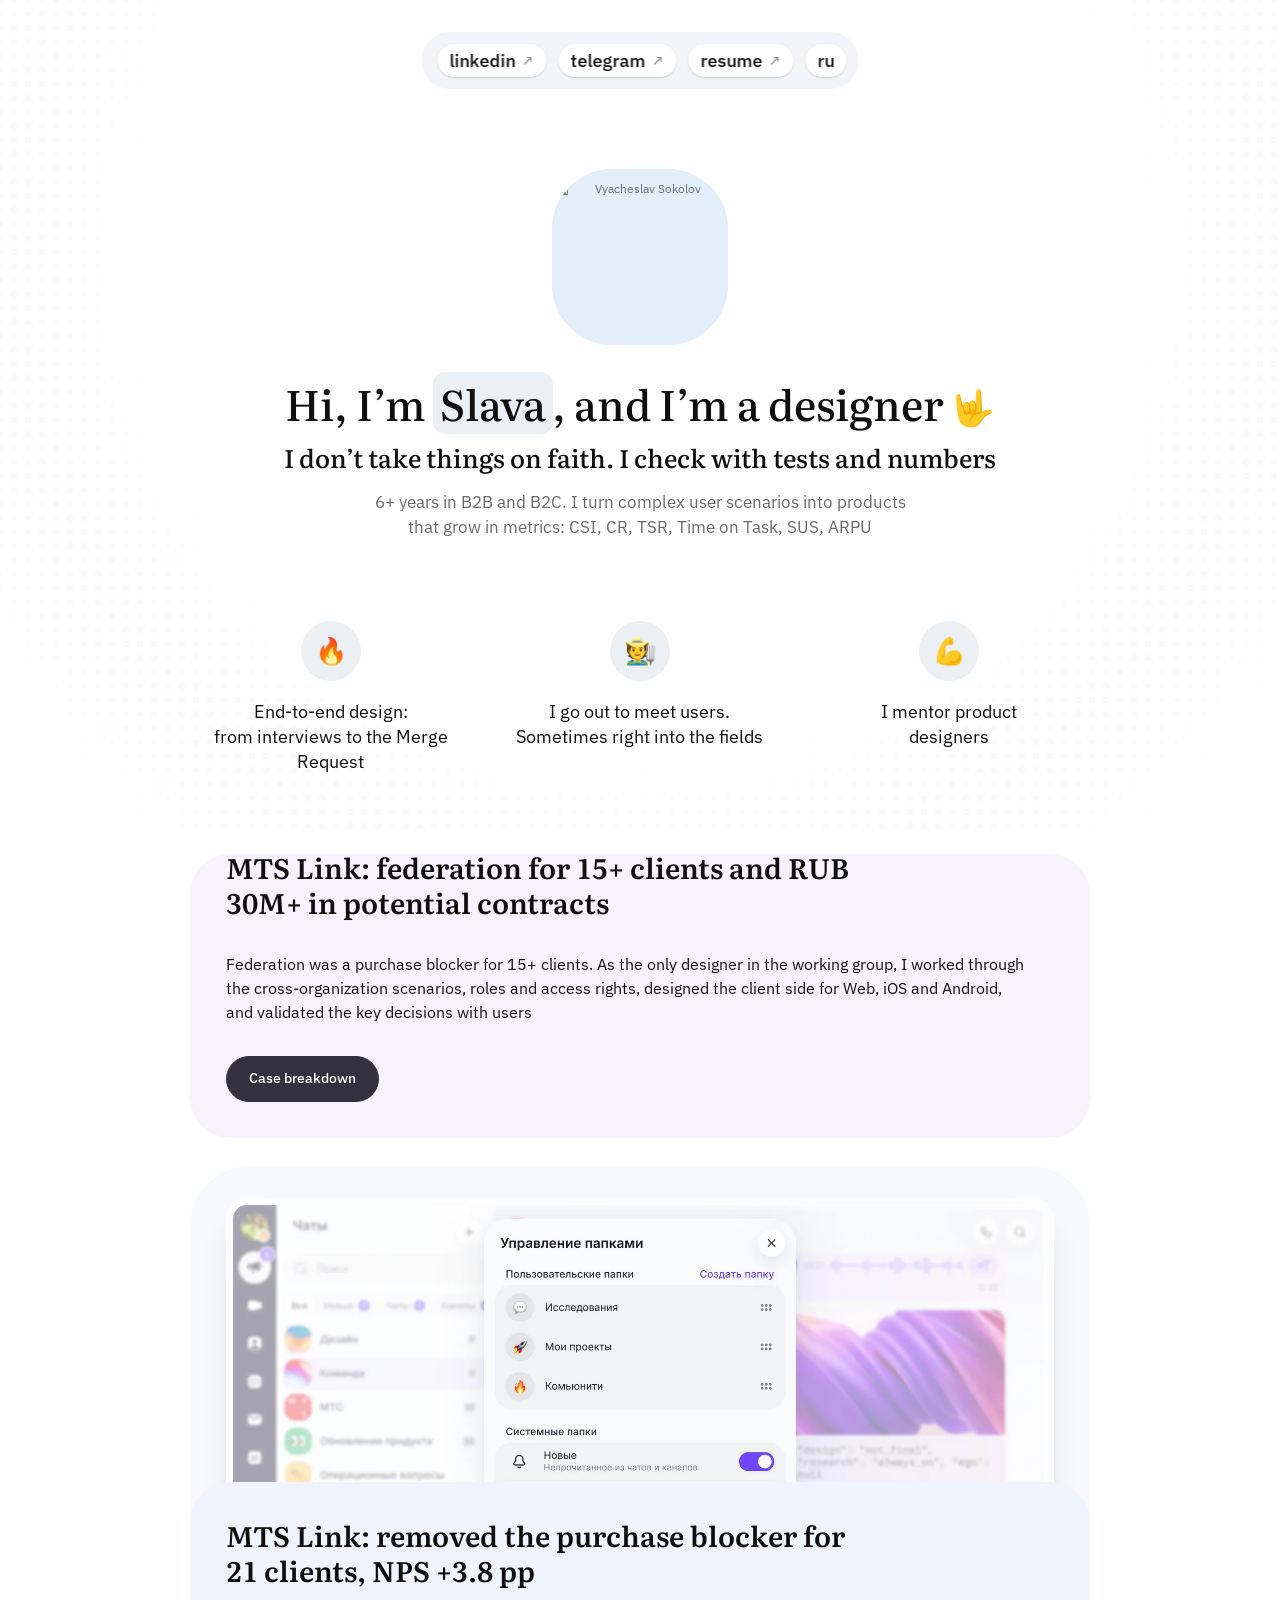
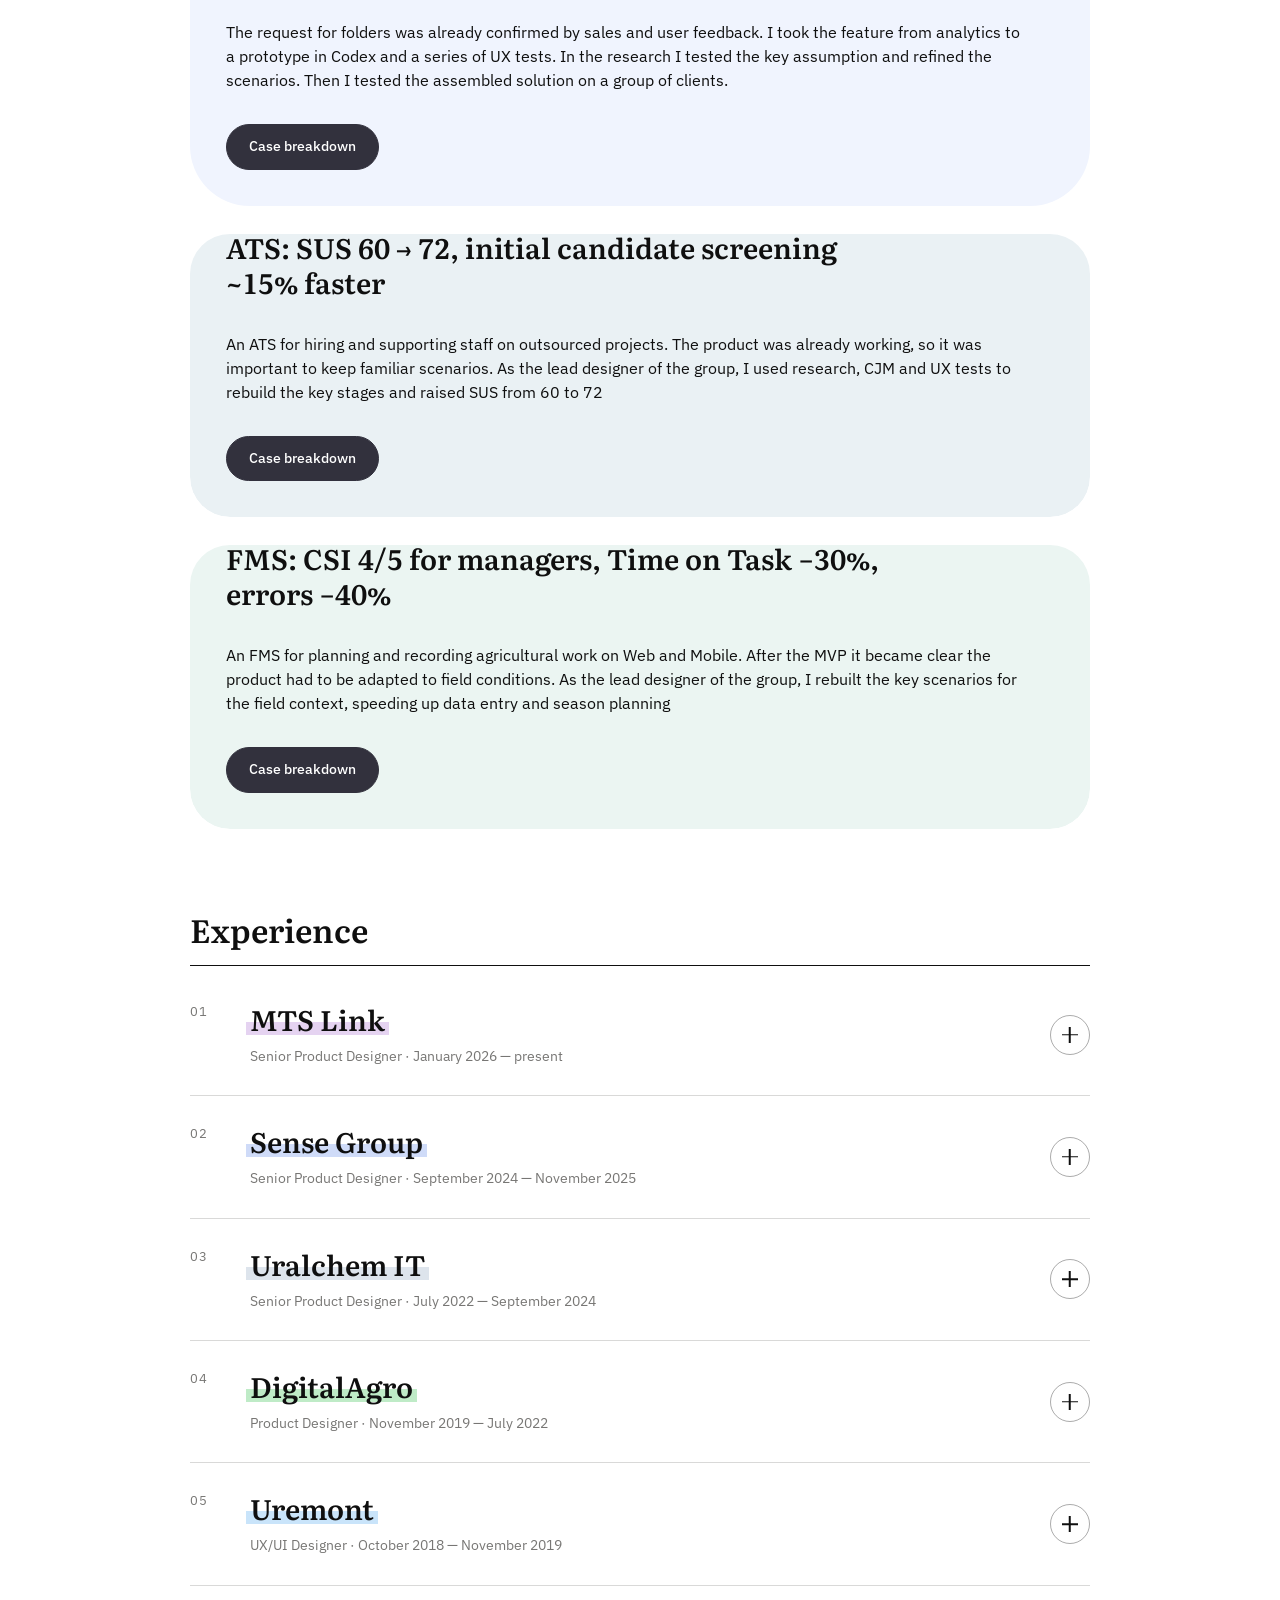
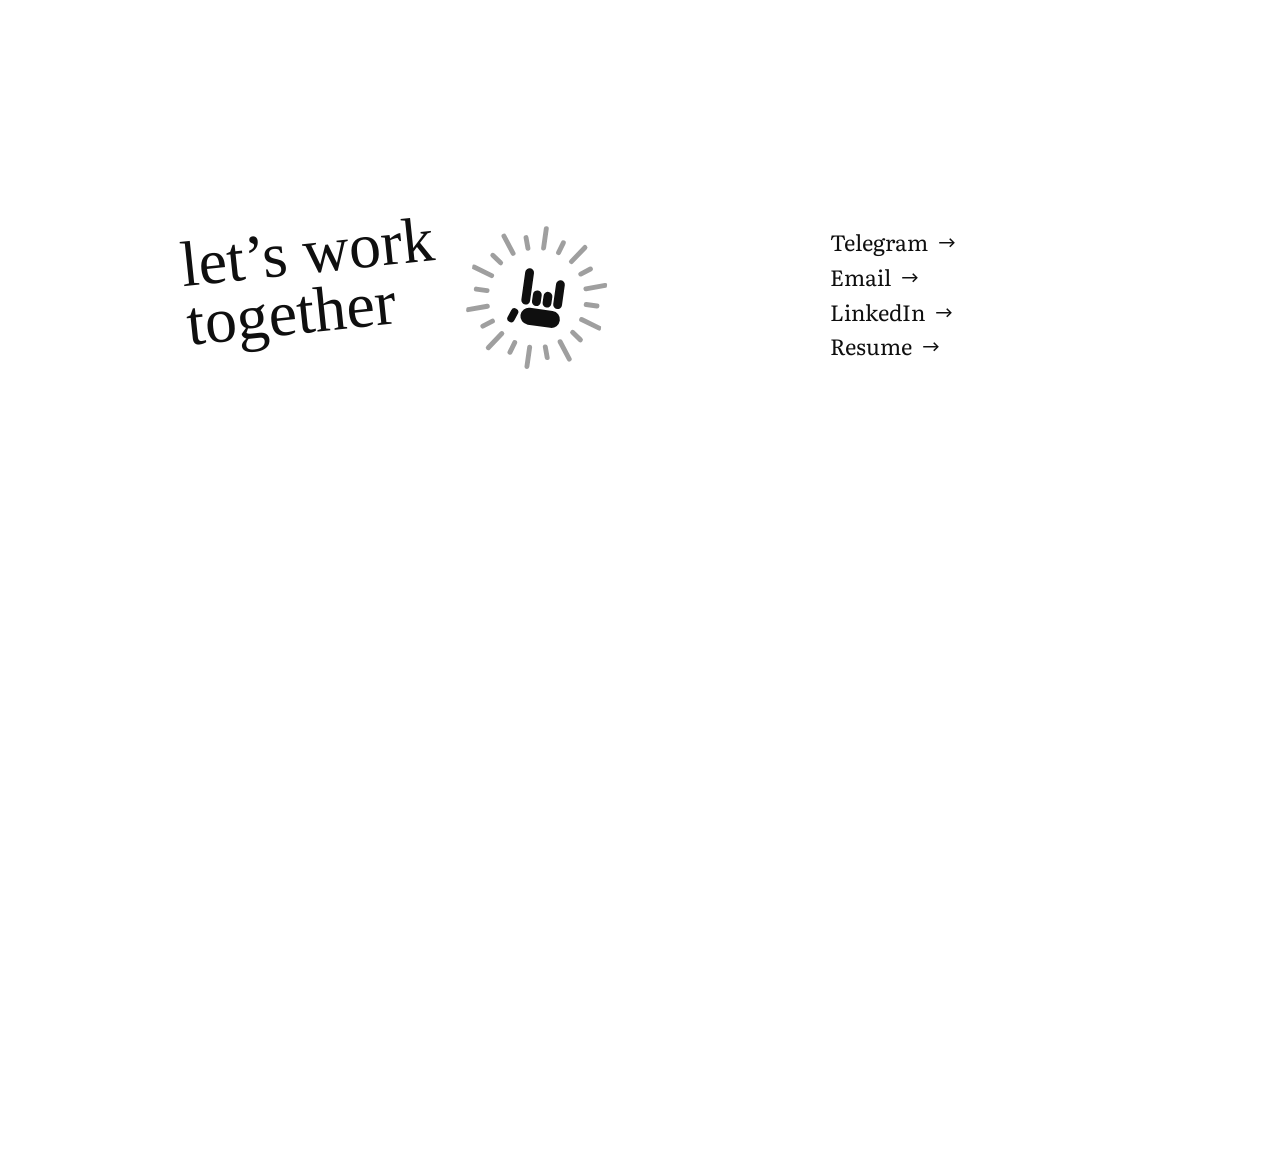
==== commit 21af9c1d: "Update EN resume link (en/index.html)" ====
--- a/en/index.html
+++ b/en/index.html
@@ -37,7 +37,7 @@
       <div class="sidebar__links">
         <a class="pill pill--outline" href="https://www.linkedin.com/in/vycheslav-sokolov/" target="_blank" rel="noopener">LinkedIn<i class="arr">↗</i></a>
         <a class="pill pill--outline" href="https://t.me/Sokolov_k_doske" target="_blank" rel="noopener">Telegram<i class="arr">↗</i></a>
-        <a class="pill pill--outline" href="https://drive.google.com/drive/folders/1yA-wTGNDiWYQ2XmveLwB1-y0D-GJOp_q?usp=sharing" target="_blank" rel="noopener">Resume<i class="arr">↗</i></a>
+        <a class="pill pill--outline" href="https://drive.google.com/file/d/1hNBqLgNg6kkM67Z_-dWGBv4CtAMIJ3lj/view" target="_blank" rel="noopener">Resume<i class="arr">↗</i></a>
         <a class="pill pill--outline pill--lang" href="../" hreflang="ru" lang="ru" aria-label="Русская версия">RU</a>
       </div>
       <div class="sidebar__photo" id="sidebar-photo"></div>
@@ -85,13 +85,13 @@
         <path d="M172 146 C178 120 188 94 198 72 C206 54 232 62 228 82 C224 106 212 134 202 168"/>
         <path d="M86 172 C60 178 26 160 12 128 C6 112 26 100 40 112 C58 128 76 148 92 160"/>
         <path d="M84 160 C76 206 90 256 138 262 C184 268 210 224 202 168"/>
-      </svg></div><div class="fv1__side"><div class="fv__list"><a class="frow" href="https://t.me/Sokolov_k_doske" target=_blank rel=noopener><span>Telegram</span><i aria-hidden="true">→</i></a><a class="frow" href="mailto:sokolov_vya@mail.ru"><span>Email</span><i aria-hidden="true">→</i></a><a class="frow" href="https://www.linkedin.com/in/vycheslav-sokolov/" target=_blank rel=noopener><span>LinkedIn</span><i aria-hidden="true">→</i></a><a class="frow" href="https://drive.google.com/drive/folders/1yA-wTGNDiWYQ2XmveLwB1-y0D-GJOp_q?usp=sharing" target=_blank rel=noopener><span>Resume</span><i aria-hidden="true">→</i></a></div></div></div></div><div class="fvx__layer fvx__layer--dark" aria-hidden="true"><div class="fvx__in fvx__in--1"><div class="fv1__art"><p class="rock" aria-hidden="true"><span>let’s work</span><span>together</span></p><svg class="horns" viewBox="0 0 250 290" aria-hidden="true" fill="none" stroke="currentColor" stroke-width="13" stroke-linecap="round" stroke-linejoin="round">
+      </svg></div><div class="fv1__side"><div class="fv__list"><a class="frow" href="https://t.me/Sokolov_k_doske" target=_blank rel=noopener><span>Telegram</span><i aria-hidden="true">→</i></a><a class="frow" href="mailto:sokolov_vya@mail.ru"><span>Email</span><i aria-hidden="true">→</i></a><a class="frow" href="https://www.linkedin.com/in/vycheslav-sokolov/" target=_blank rel=noopener><span>LinkedIn</span><i aria-hidden="true">→</i></a><a class="frow" href="https://drive.google.com/file/d/1hNBqLgNg6kkM67Z_-dWGBv4CtAMIJ3lj/view" target=_blank rel=noopener><span>Resume</span><i aria-hidden="true">→</i></a></div></div></div></div><div class="fvx__layer fvx__layer--dark" aria-hidden="true"><div class="fvx__in fvx__in--1"><div class="fv1__art"><p class="rock" aria-hidden="true"><span>let’s work</span><span>together</span></p><svg class="horns" viewBox="0 0 250 290" aria-hidden="true" fill="none" stroke="currentColor" stroke-width="13" stroke-linecap="round" stroke-linejoin="round">
         <path d="M84 160 C76 126 72 92 76 68 C80 44 112 44 114 68 C116 94 118 120 122 140"/>
         <path d="M122 140 C134 128 164 128 172 146"/>
         <path d="M172 146 C178 120 188 94 198 72 C206 54 232 62 228 82 C224 106 212 134 202 168"/>
         <path d="M86 172 C60 178 26 160 12 128 C6 112 26 100 40 112 C58 128 76 148 92 160"/>
         <path d="M84 160 C76 206 90 256 138 262 C184 268 210 224 202 168"/>
-      </svg></div><div class="fv1__side"><div class="fv__list"><a class="frow" href="https://t.me/Sokolov_k_doske" target=_blank rel=noopener tabindex=-1><span>Telegram</span><i aria-hidden="true">→</i></a><a class="frow" href="mailto:sokolov_vya@mail.ru" tabindex=-1><span>Email</span><i aria-hidden="true">→</i></a><a class="frow" href="https://www.linkedin.com/in/vycheslav-sokolov/" target=_blank rel=noopener tabindex=-1><span>LinkedIn</span><i aria-hidden="true">→</i></a><a class="frow" href="https://drive.google.com/drive/folders/1yA-wTGNDiWYQ2XmveLwB1-y0D-GJOp_q?usp=sharing" target=_blank rel=noopener tabindex=-1><span>Resume</span><i aria-hidden="true">→</i></a></div></div></div></div></div></div>
+      </svg></div><div class="fv1__side"><div class="fv__list"><a class="frow" href="https://t.me/Sokolov_k_doske" target=_blank rel=noopener tabindex=-1><span>Telegram</span><i aria-hidden="true">→</i></a><a class="frow" href="mailto:sokolov_vya@mail.ru" tabindex=-1><span>Email</span><i aria-hidden="true">→</i></a><a class="frow" href="https://www.linkedin.com/in/vycheslav-sokolov/" target=_blank rel=noopener tabindex=-1><span>LinkedIn</span><i aria-hidden="true">→</i></a><a class="frow" href="https://drive.google.com/file/d/1hNBqLgNg6kkM67Z_-dWGBv4CtAMIJ3lj/view" target=_blank rel=noopener tabindex=-1><span>Resume</span><i aria-hidden="true">→</i></a></div></div></div></div></div></div>
   </section>
 
   </main>
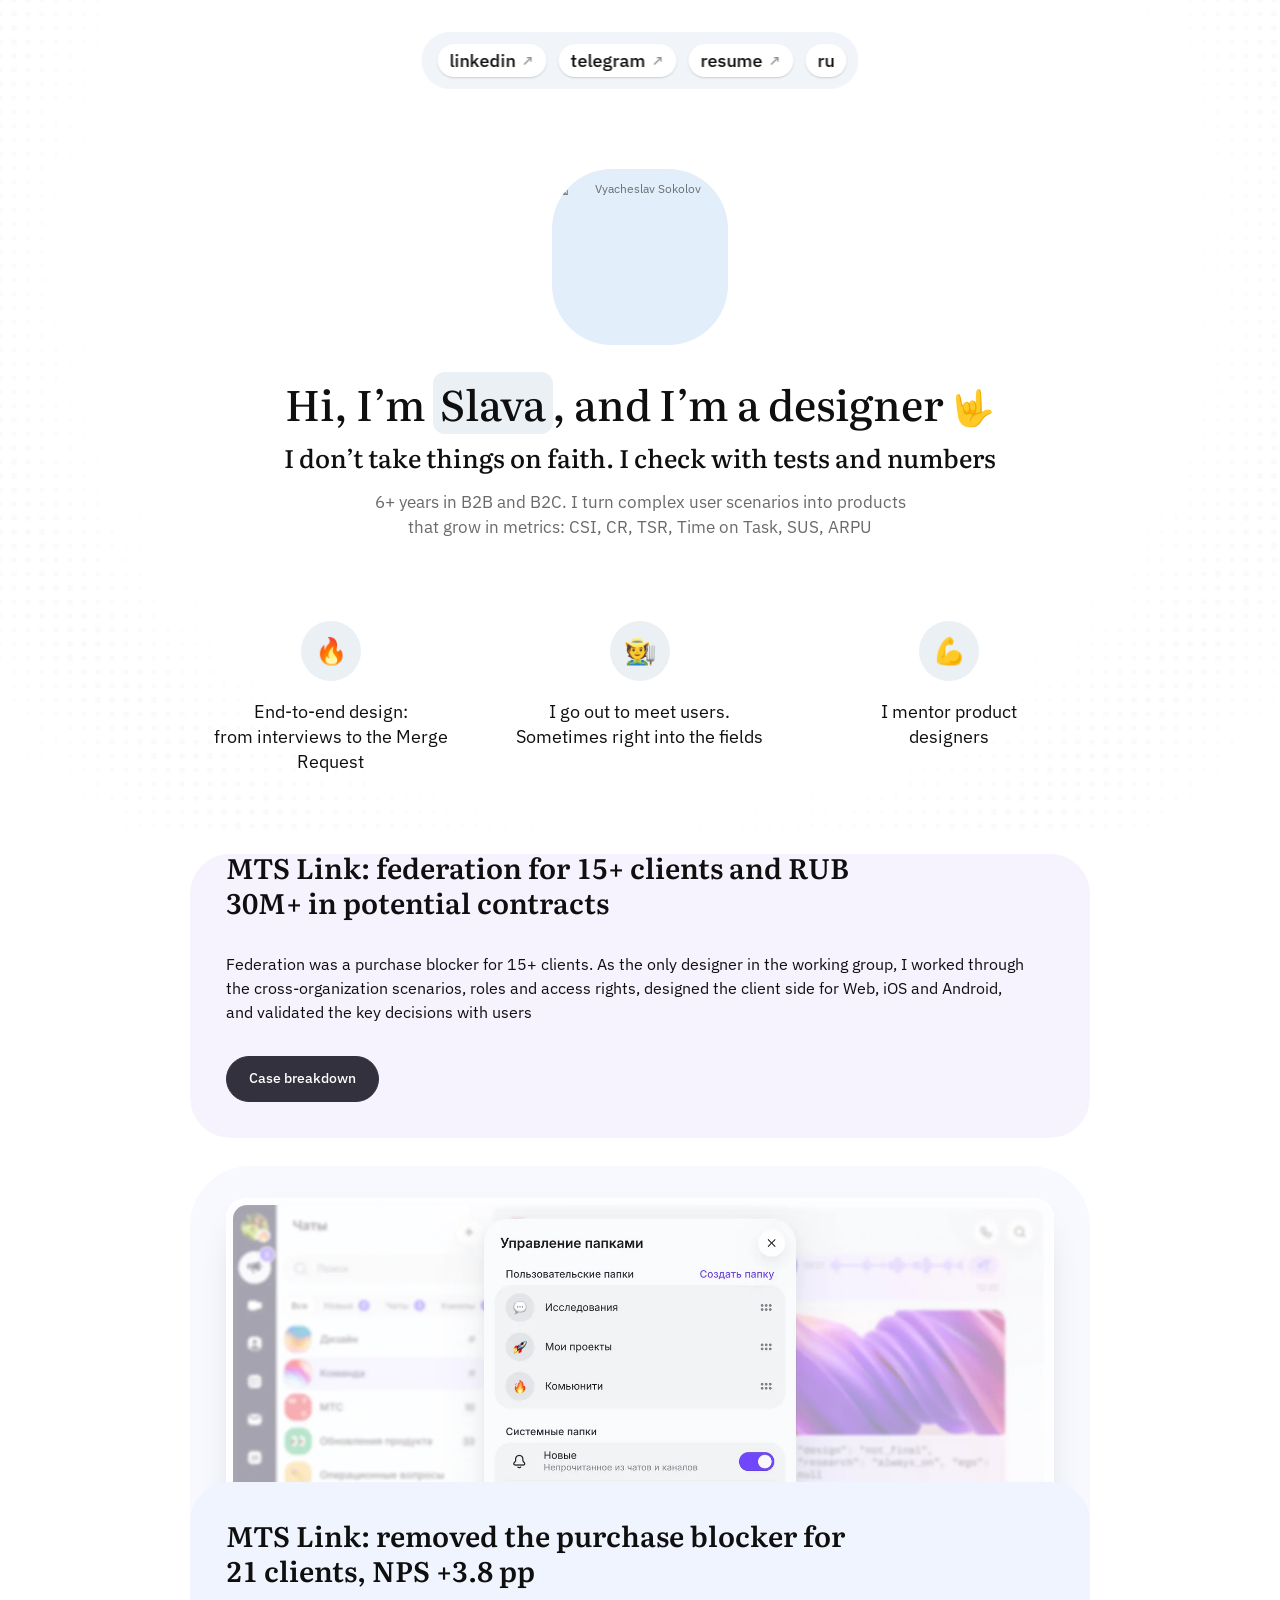
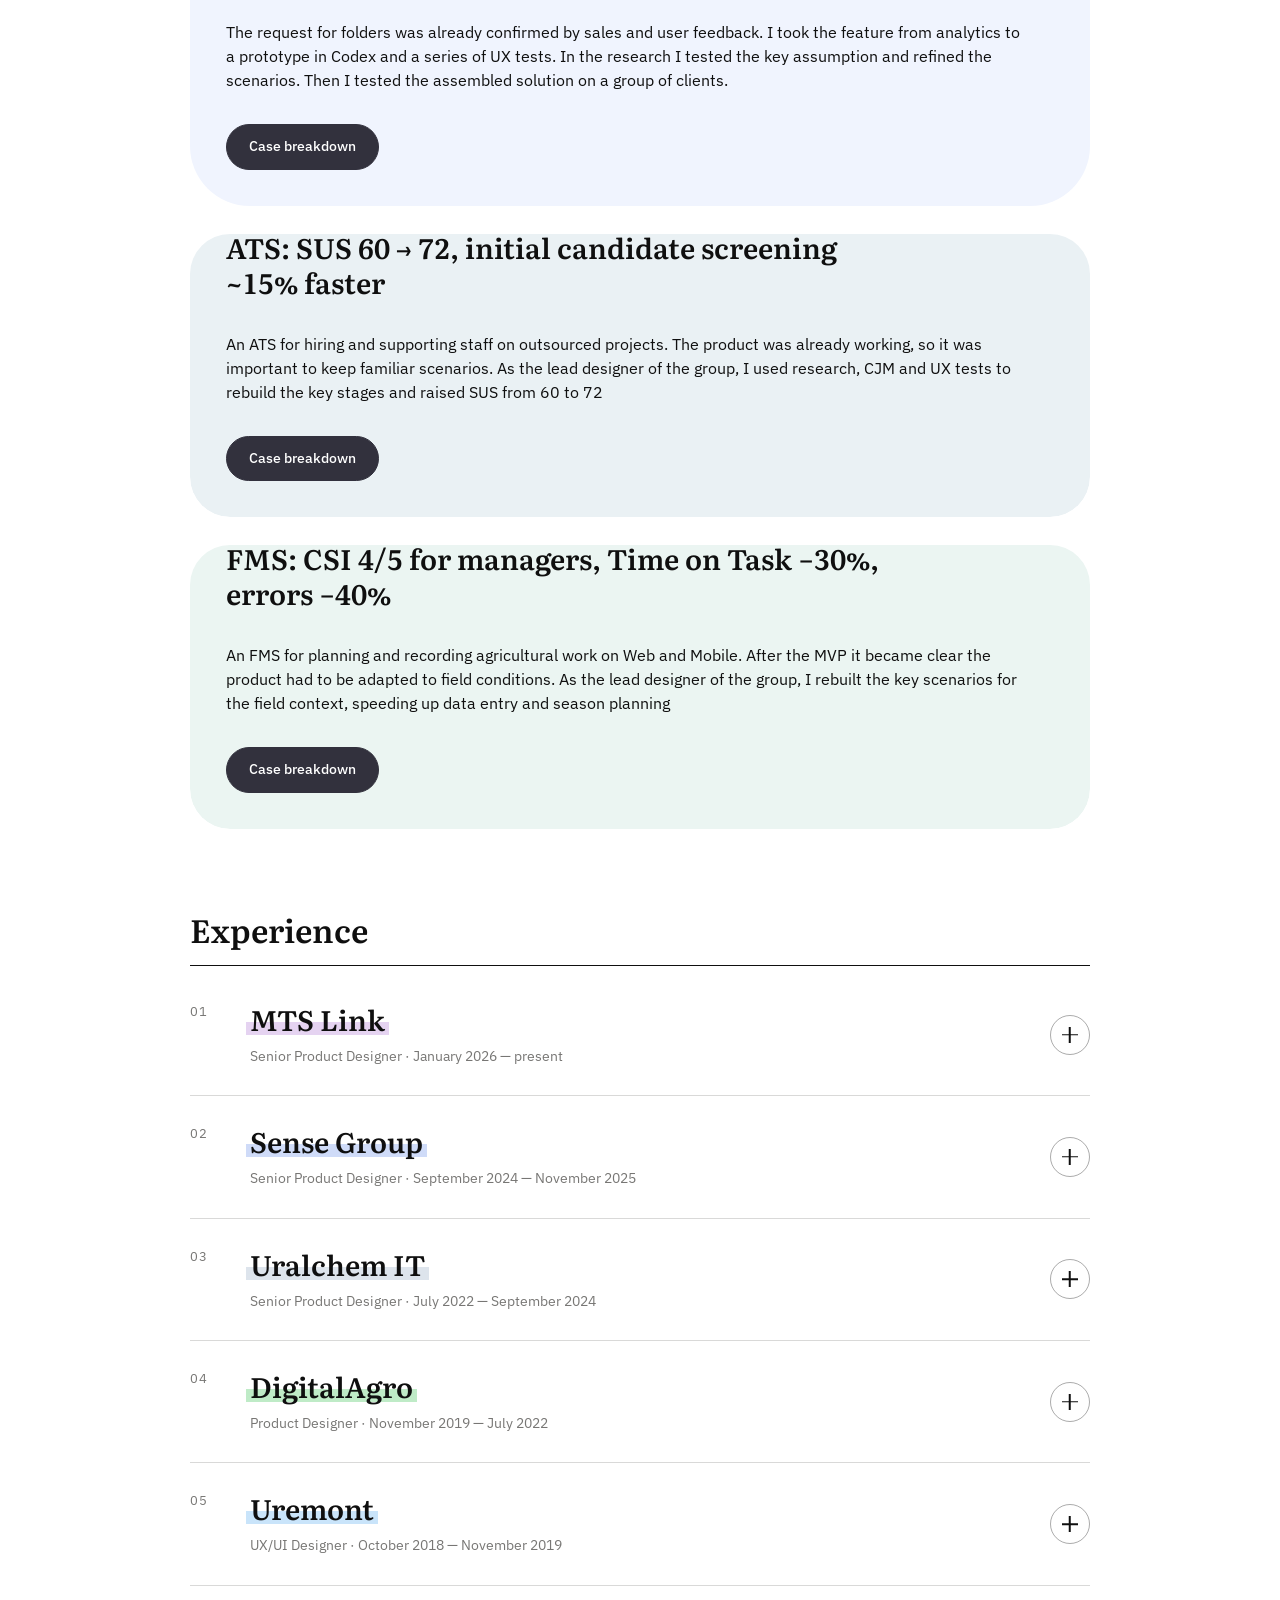
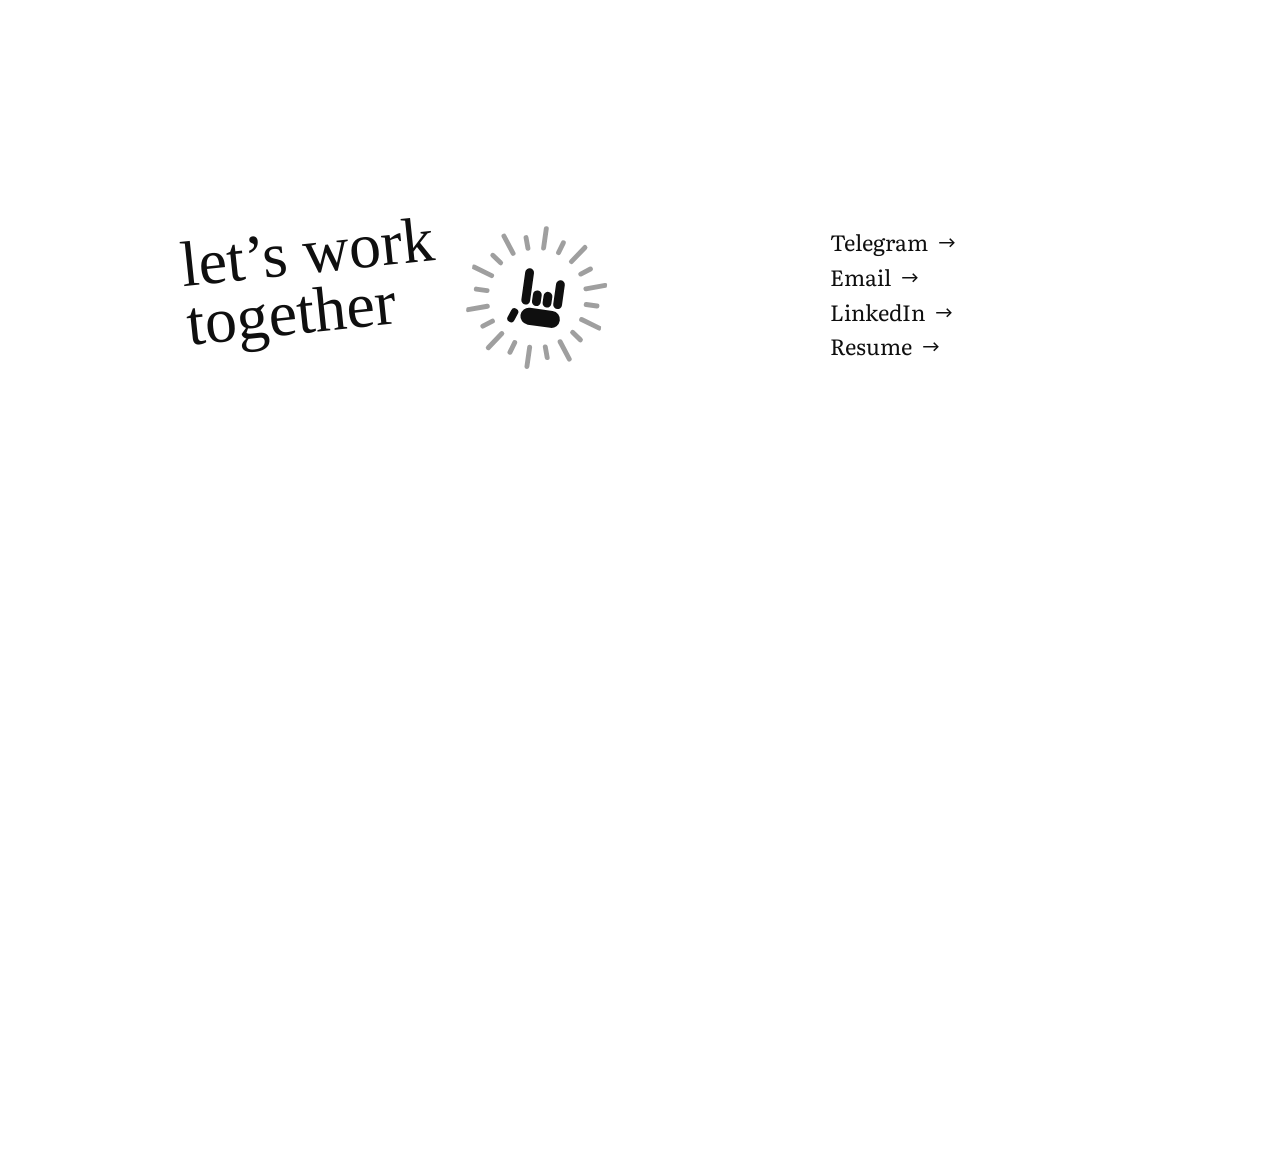
==== commit 67a1b9eb: "Add og:image/twitter:image social preview card Co-Authored-By: Claude Sonnet 5 <noreply@anthropic.co" ====
--- a/en/index.html
+++ b/en/index.html
@@ -18,6 +18,12 @@
 <meta property="og:url" content="https://www.vsokolov.com/en/">
 <meta property="og:title" content="Senior Product Designer">
 <meta property="og:description" content="6+ years in B2B and B2C. I turn complex user scenarios into products.">
+<meta property="og:image" content="https://www.vsokolov.com/assets/images/shared/og-card.png">
+<meta property="og:image:width" content="1200">
+<meta property="og:image:height" content="630">
+<meta property="og:image:alt" content="Vyacheslav Sokolov — Senior Product Designer">
+<meta name="twitter:card" content="summary_large_image">
+<meta name="twitter:image" content="https://www.vsokolov.com/assets/images/shared/og-card.png">
 <link rel="preconnect" href="https://fonts.googleapis.com">
 <link rel="preconnect" href="https://fonts.gstatic.com" crossorigin>
 <link href="https://fonts.googleapis.com/css2?family=Literata:wght@500;600&family=IBM+Plex+Sans:wght@400;500;600&family=Permanent+Marker&display=swap" rel="stylesheet">
